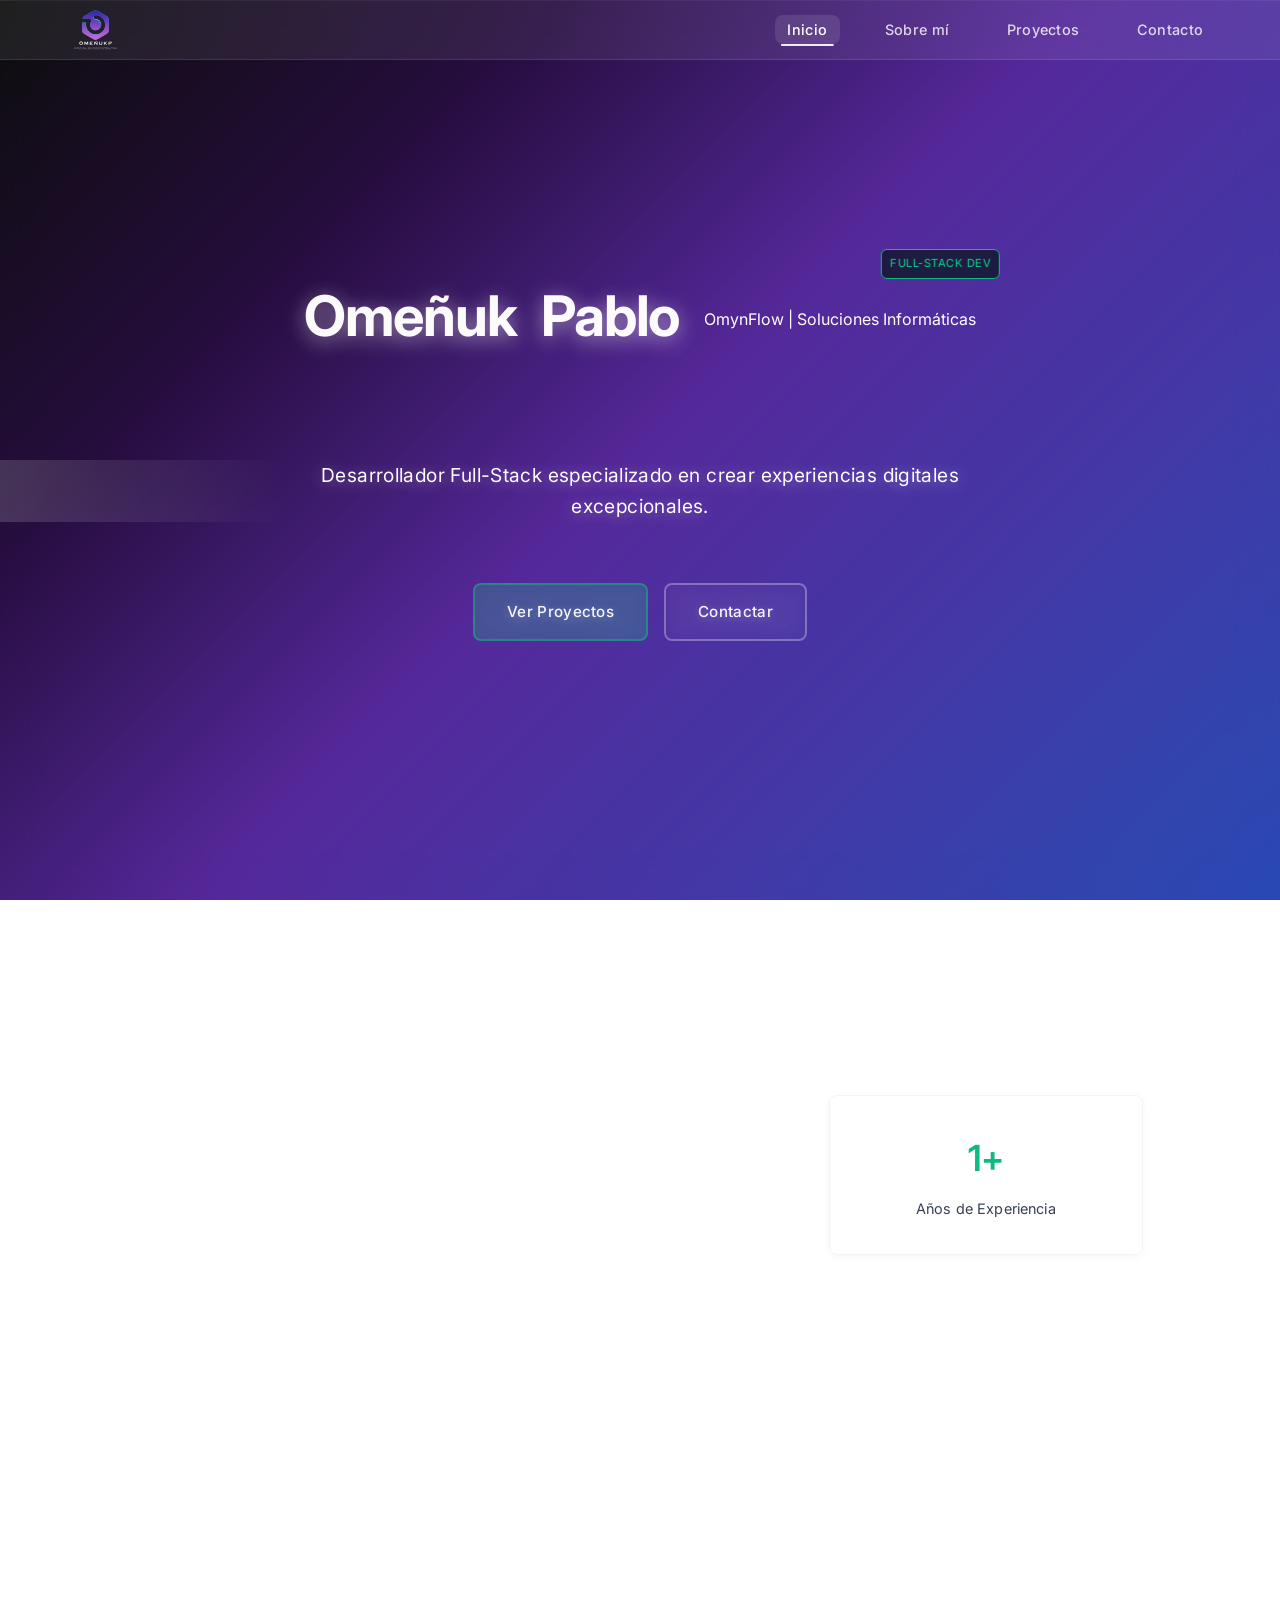
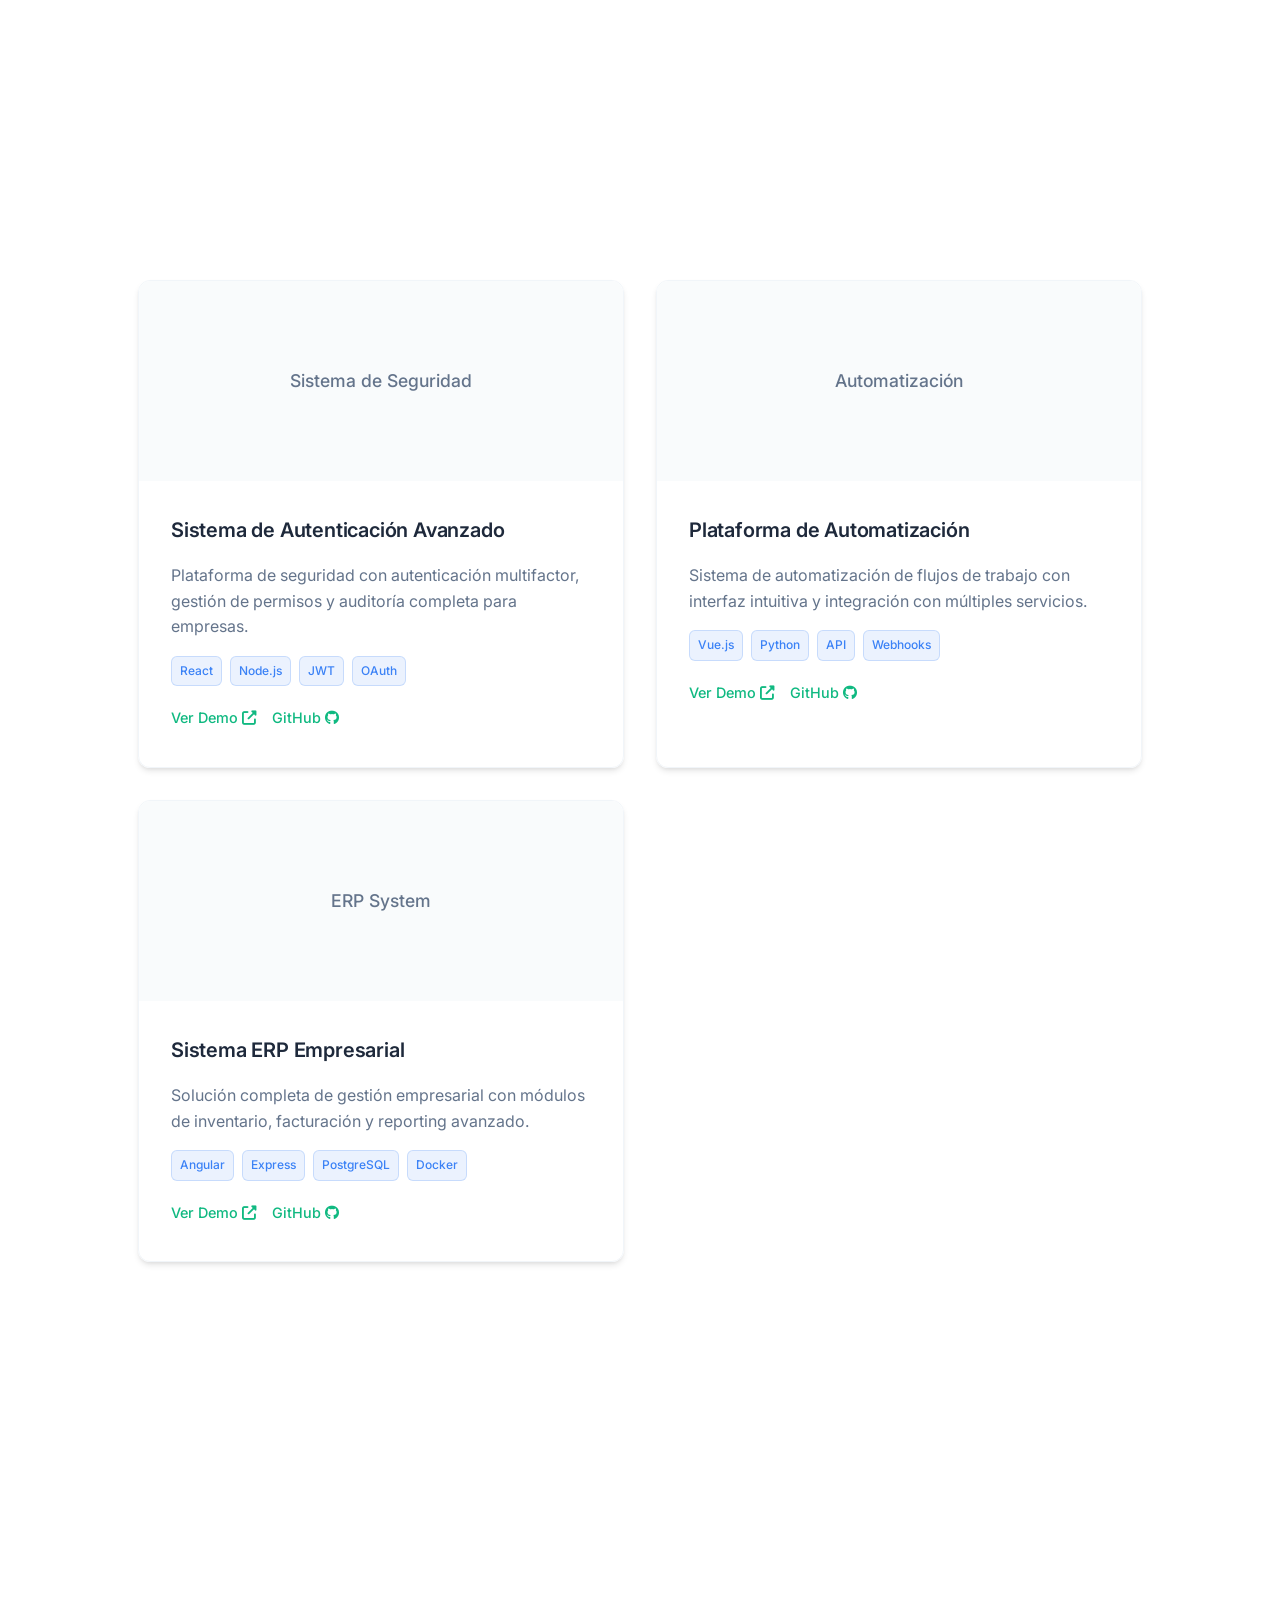
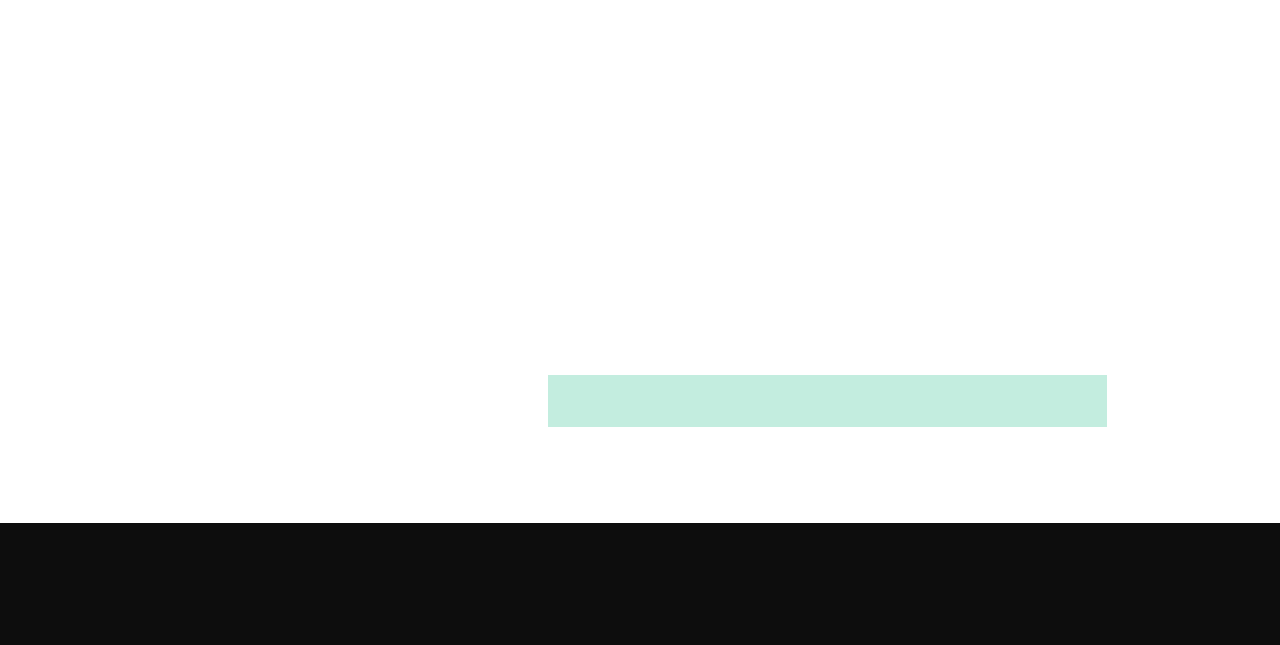
==== index.html @ 08e4ed12 "181020251303" ====
<!DOCTYPE html>
<html lang="es">
<head>
    <meta charset="UTF-8">
    <meta name="viewport" content="width=device-width, initial-scale=1.0">
    <title>OmenukP - Portfolio</title>
    <link rel="icon" href="static/img/favicon.png" type="image/x-icon">
    <link rel="shortcut icon" href="static/img/favicon.png" type="image/x-icon">
    
    <!-- Nuevas líneas para favicons y web manifest -->
    <link rel="icon" href="/favicon.ico" sizes="32x32">
    <link rel="icon" href="/genfavicon-32.png" sizes="32x32">
    <link rel="icon" href="/genfavicon-16.png" sizes="16x16">
    <link rel="apple-touch-icon" href="/apple-touch-icon-57x57.png" sizes="57x57">
    <link rel="apple-touch-icon" href="/apple-touch-icon-114x114.png" sizes="114x114">
    <link rel="apple-touch-icon" href="/apple-touch-icon-120x120.png" sizes="120x120">
    <link rel="apple-touch-icon" href="/apple-touch-icon-180x180.png" sizes="180x180">
    <link rel="manifest" href="/site.webmanifest">

    <link rel="stylesheet" href="static/css/style.css">
    <link rel="stylesheet" href="https://cdnjs.cloudflare.com/ajax/libs/font-awesome/6.4.0/css/all.min.css">
    <link href="https://fonts.googleapis.com/css2?family=Inter:wght@300;400;500;600;700&family=Playfair+Display:wght@400;500;700&display=swap" rel="stylesheet">
</head>
<body>
    <!-- Fondo dinámico violeta-azul fijo -->
    <div class="dynamic-background" id="dynamicBg"></div>

    <header>
        <nav class="navbar">
            <div class="logo">
                <a href="#">
                    <img src="static/img/logo.svg" alt="OmeñukP Logo" class="nav-logo">
                </a>
            </div>
            <ul class="nav-links">
                <li><a href="#home" class="active">Inicio</a></li>
                <li><a href="#about">Sobre mí</a></li>
                <li><a href="#projects">Proyectos</a></li>
                <li><a href="#contact">Contacto</a></li>
            </ul>
            <div class="burger">
                <div></div>
                <div></div>
                <div></div>
            </div>
        </nav>
    </header>

    <main>
        <!-- Sección Hero con glass effect pantalla completa -->
        <section id="home" class="hero">
            <div class="hero-content">
                <!-- Nombre fijo sin movimiento ni cambio de tipografía -->
                <div class="tech-name-container">
                    <div class="name-3d-wrapper">
                        <div id="nameContainer" class="name-container">
                            <!-- Solo versión fija -->
                            <div class="name-fixed-version">
                                <div class="name-wrapper">
                                    <div class="first-name-fixed">Omeñuk</div>
                                    <div class="last-name-fixed">Pablo</div>
                                    <div class="tech-tag">FULL-STACK DEV</div>
                                    <!-- Slogan añadido con color blanco -->
                                    <div class="slogan" style="color: white; margin-top: 5px;">OmynFlow | Soluciones Informáticas</div>
                                </div>
                            </div>
                        </div>
                    </div>
                </div>
                
                <!-- Efecto typewriter -->
                <div class="modern-text-container">
                    <div class="modern-text" id="modernText"></div>
                </div>
                
                <!-- Botones de acción -->
                <div class="cta-buttons">
                    <a href="#projects" class="btn primary-btn">Ver Proyectos</a>
                    <a href="#contact" class="btn secondary-btn">Contactar</a>
                </div>
            </div>
        </section>

        <!-- Sección Sobre Mí -->
        <section id="about" class="section">
            <div class="container">
                <h2 class="section-title">Sobre Mí</h2>
                <div class="about-content">
                    <div class="about-text">
                        <div class="about-paragraphs">
                            <p>Soy un desarrollador orientado a resultados, apasionado por transformar ideas en soluciones digitales que potencian negocios. Desarrollo software a medida, sitios web y sistemas personalizados que integran tecnología, diseño y estrategia.</p>
                            <p>Mi objetivo es crear proyectos funcionales, seguros y escalables, donde la tecnología sea una verdadera aliada para crecer y destacar.</p>
                        </div>
                        
                        <div class="skills">
                            <h3>Especialidades</h3>
                            <div class="skill-tags">
                                <span class="skill-tag animate-element">Python</span>
                                <span class="skill-tag animate-element">Desarrollo Web</span>
                                <span class="skill-tag animate-element">Facturación Electrónica</span>
                                <span class="skill-tag animate-element">Control de Inventario</span>
                                <span class="skill-tag animate-element">Automatización</span>
                                <span class="skill-tag animate-element">Bases de Datos</span>
                                <span class="skill-tag animate-element">APIs y Conectividad</span>
                                <span class="skill-tag animate-element">Ciberseguridad</span>
                            </div>
                        </div>

                    </div>
                    
                    <!-- Las estadísticas deben estar FUERA de about-text -->
                    <div class="about-stats">
                        <div class="stat animate-element">
                            <span class="stat-number">1+</span>
                            <span class="stat-title">Años de Experiencia</span>
                        </div>
                        <div class="stat animate-element">
                            <span class="stat-number">22+</span>
                            <span class="stat-title">Proyectos Completados</span>
                        </div>
                        <div class="stat animate-element">
                            <span class="stat-number">100%</span>
                            <span class="stat-title">Clientes Satisfechos</span>
                        </div>
                    </div>
                </div>
            </div>
        </section>

        <!-- Sección de Proyectos -->
        <section id="projects" class="section">
            <div class="container">
                <h2 class="section-title">Mis Proyectos</h2>
                <div class="projects-grid">
                    <div class="project-card animate-element">
                        <div class="project-image">
                            <span>Sistema de Seguridad</span>
                        </div>
                        <div class="project-info">
                            <h3 class="project-title">Sistema de Autenticación Avanzado</h3>
                            <p class="project-description">Plataforma de seguridad con autenticación multifactor, gestión de permisos y auditoría completa para empresas.</p>
                            <div class="project-tags">
                                <span class="project-tag">React</span>
                                <span class="project-tag">Node.js</span>
                                <span class="project-tag">JWT</span>
                                <span class="project-tag">OAuth</span>
                            </div>
                            <div class="project-links">
                                <a href="#" target="_blank" class="project-link">Ver Demo <i class="fas fa-external-link-alt"></i></a>
                                <a href="#" target="_blank" class="project-link">GitHub <i class="fab fa-github"></i></a>
                            </div>
                        </div>
                    </div>
                    
                    <div class="project-card animate-element">
                        <div class="project-image">
                            <span>Automatización</span>
                        </div>
                        <div class="project-info">
                            <h3 class="project-title">Plataforma de Automatización</h3>
                            <p class="project-description">Sistema de automatización de flujos de trabajo con interfaz intuitiva y integración con múltiples servicios.</p>
                            <div class="project-tags">
                                <span class="project-tag">Vue.js</span>
                                <span class="project-tag">Python</span>
                                <span class="project-tag">API</span>
                                <span class="project-tag">Webhooks</span>
                            </div>
                            <div class="project-links">
                                <a href="#" target="_blank" class="project-link">Ver Demo <i class="fas fa-external-link-alt"></i></a>
                                <a href="#" target="_blank" class="project-link">GitHub <i class="fab fa-github"></i></a>
                            </div>
                        </div>
                    </div>
                    
                    <div class="project-card animate-element">
                        <div class="project-image">
                            <span>ERP System</span>
                        </div>
                        <div class="project-info">
                            <h3 class="project-title">Sistema ERP Empresarial</h3>
                            <p class="project-description">Solución completa de gestión empresarial con módulos de inventario, facturación y reporting avanzado.</p>
                            <div class="project-tags">
                                <span class="project-tag">Angular</span>
                                <span class="project-tag">Express</span>
                                <span class="project-tag">PostgreSQL</span>
                                <span class="project-tag">Docker</span>
                            </div>
                            <div class="project-links">
                                <a href="#" target="_blank" class="project-link">Ver Demo <i class="fas fa-external-link-alt"></i></a>
                                <a href="#" target="_blank" class="project-link">GitHub <i class="fab fa-github"></i></a>
                            </div>
                        </div>
                    </div>
                </div>
            </div>
        </section>

        <!-- Sección de Contacto -->
        <section id="contact" class="section">
            <div class="container">
                <h2 class="section-title">Contacto</h2>
                <div class="contact-content">
                    <div class="contact-info">
                        <div class="contact-item animate-element">
                            <i class="fas fa-envelope"></i>
                            <a href="mailto:pomenuk@ejemplo.com">pomenuk@ejemplo.com</a>
                        </div>
                        <div class="contact-item animate-element">
                            <i class="fas fa-map-marker-alt"></i>
                            <p>Disponible para proyectos remotos</p>
                        </div>
                        <div class="contact-item animate-element">
                            <i class="fas fa-phone"></i>
                            <p>+1 (555) 123-4567</p>
                        </div>
                        <div class="social-links contact-social">
                            <a href="#" target="_blank" aria-label="GitHub"><i class="fab fa-github"></i></a>
                            <a href="#" target="_blank" aria-label="LinkedIn"><i class="fab fa-linkedin"></i></a>
                            <a href="#" target="_blank" aria-label="Twitter"><i class="fab fa-twitter"></i></a>
                        </div>
                    </div>
                    <form class="contact-form">
                        <div class="form-group">
                            <label for="name">Nombre</label>
                            <input type="text" id="name" name="name" required>
                        </div>
                        <div class="form-group">
                            <label for="email">Email</label>
                            <input type="email" id="email" name="email" required>
                        </div>
                        <div class="form-group">
                            <label for="message">Mensaje</label>
                            <textarea id="message" name="message" rows="5" required></textarea>
                        </div>
                        <button type="submit" class="btn primary-btn">Enviar Mensaje</button>
                    </form>
                </div>
            </div>
        </section>
    </main>

    <footer>
        <div class="footer-content">
            <p>&copy; 2025 Omeñuk Pablo. Todos los derechos reservados.</p>
            <p>Diseñado con <span class="heart">♥</span> y atención al detalle</p>
        </div>
    </footer>

    <!-- JavaScript principal -->
    <script src="static/js/script.js"></script>
</body>
</html>
---- static/css/style.css ----
/* Importación de fuentes optimizada */
@import url('https://fonts.googleapis.com/css2?family=Inter:wght@300;400;500;600;700&family=Playfair+Display:wght@400;500;700&display=swap');

/* Reset y variables CSS mejoradas */
* {
    margin: 0;
    padding: 0;
    box-sizing: border-box;
}

:root {
    /* Paleta de colores actualizada */
    --primary-color: #0F172A;
    --secondary-color: #64748B;
    --accent-color: #10B981;
    --accent-hover: #059669;
    --text-primary: #1E293B;
    --text-secondary: #64748B;
    --text-muted: #94A3B8;
    --background: #FFFFFF;
    --surface: #F8FAFC;
    --surface-elevated: #FFFFFF;
    --border: #E2E8F0;
    --border-light: #F1F5F9;
    
    /* Gradiente negro-violeta-azul */
    --gradient-bg: linear-gradient(135deg, #000000 0%, #1a0033 25%, #4c1d95 50%, #3730a3 75%, #1e40af 100%);
    
    /* Sombras mejoradas */
    --shadow-sm: 0 1px 2px 0 rgba(0, 0, 0, 0.05);
    --shadow-md: 0 4px 6px -1px rgba(0, 0, 0, 0.1), 0 2px 4px -1px rgba(0, 0, 0, 0.06);
    --shadow-lg: 0 10px 15px -3px rgba(0, 0, 0, 0.1), 0 4px 6px -2px rgba(0, 0, 0, 0.05);
    --shadow-xl: 0 20px 25px -5px rgba(0, 0, 0, 0.1), 0 10px 10px -5px rgba(0, 0, 0, 0.04);
    
    /* Transiciones optimizadas */
    --transition-fast: all 0.15s ease;
    --transition-normal: all 0.3s cubic-bezier(0.4, 0, 0.2, 1);
    --transition-slow: all 0.5s cubic-bezier(0.4, 0, 0.2, 1);
    
    /* Espaciado consistente */
    --space-xs: 0.25rem;
    --space-sm: 0.5rem;
    --space-md: 1rem;
    --space-lg: 1.5rem;
    --space-xl: 2rem;
    --space-2xl: 3rem;
    --space-3xl: 4rem;
    
    /* Radio de bordes */
    --radius-sm: 0.375rem;
    --radius-md: 0.5rem;
    --radius-lg: 0.75rem;
    --radius-xl: 1rem;
}

/* Configuración base */
html {
    scroll-behavior: smooth;
    font-size: 16px;
}

body {
    font-family: 'Inter', -apple-system, BlinkMacSystemFont, 'Segoe UI', sans-serif;
    color: var(--text-primary);
    background: var(--background);
    line-height: 1.7;
    overflow-x: hidden;
    -webkit-font-smoothing: antialiased;
    -moz-osx-font-smoothing: grayscale;
}

/* Selección de texto personalizada */
::selection {
    background-color: rgba(16, 185, 129, 0.2);
    color: var(--primary-color);
}

::-moz-selection {
    background-color: rgba(16, 185, 129, 0.2);
    color: var(--primary-color);
}

/* Scrollbar personalizada */
::-webkit-scrollbar {
    width: 8px;
}

::-webkit-scrollbar-track {
    background: var(--surface);
}

::-webkit-scrollbar-thumb {
    background: var(--border);
    border-radius: 4px;
}

::-webkit-scrollbar-thumb:hover {
    background: var(--secondary-color);
}

/* Utilidades básicas */
a {
    text-decoration: none;
    color: inherit;
    transition: var(--transition-normal);
}

ul {
    list-style: none;
}

img {
    max-width: 100%;
    height: auto;
}

button {
    cursor: pointer;
    border: none;
    background: none;
    font-family: inherit;
}

/* Contenedores */
.container {
    width: 90%;
    max-width: 1200px;
    margin: 0 auto;
    padding: 0 var(--space-md);
}

section {
    padding: var(--space-3xl) 0;
    scroll-margin-top: 70px;
}

/* Títulos de sección mejorados */
.section-title {
    font-size: clamp(2rem, 5vw, 3rem);
    font-weight: 600;
    margin-bottom: var(--space-2xl);
    text-align: center;
    position: relative;
    color: var(--text-primary);
    letter-spacing: -0.02em;
}

.section-title::after {
    content: '';
    position: absolute;
    width: 60px;
    height: 3px;
    background: linear-gradient(90deg, #6366f1, #8b5cf6);
    bottom: -12px;
    left: 50%;
    transform: translateX(-50%);
    border-radius: var(--radius-sm);
}

/* Fondo negro-violeta-azul */
.dynamic-background {
    position: fixed;
    top: 0;
    left: 0;
    width: 100%;
    height: 100%;
    z-index: -2;
    background: var(--gradient-bg);
}

/* Barra de navegación con logo ajustado */
.navbar {
    display: flex;
    justify-content: space-between;
    align-items: center;
    padding: 0.75rem 5%;
    background: rgba(255, 255, 255, 0.08);
    backdrop-filter: blur(20px);
    -webkit-backdrop-filter: blur(20px);
    border-bottom: 1px solid rgba(255, 255, 255, 0.1);
    position: fixed;
    top: 0;
    left: 0;
    right: 0;
    z-index: 1000;
    transition: var(--transition-normal);
    height: 60px;
}

.navbar.scrolled {
    background: rgba(255, 255, 255, 0.12);
    box-shadow: var(--shadow-lg);
}

/* Logo ajustado a la altura del menú */
.logo {
    display: flex;
    align-items: center;
    height: 100%;
}

.logo a {
    font-size: 1.1rem; /* Reducido para ajustar al menú */
    font-weight: 700;
    color: rgba(255, 255, 255, 0.95);
    text-decoration: none;
    letter-spacing: -0.02em;
    transition: var(--transition-normal);
    text-shadow: 0 2px 10px rgba(255, 255, 255, 0.3);
    display: flex;
    align-items: center;
}

.logo a:hover {
    color: rgba(255, 255, 255, 1);
    transform: translateY(-1px);
}

/* Logo imagen ajustado */
.nav-logo {
    height: 50px; /* Altura ajustada al menú */
    width: auto;
    vertical-align: middle;
    transition: var(--transition-normal);
}

.logo a:hover .nav-logo {
    transform: scale(1.05);
}

.nav-links {
    display: flex;
    list-style: none;
    gap: var(--space-xl);
    align-items: center;
}

.nav-links a {
    color: rgba(255, 255, 255, 0.8);
    text-decoration: none;
    font-weight: 500;
    font-size: 0.9rem;
    position: relative;
    padding: 0.4rem 0.8rem;
    border-radius: var(--radius-md);
    transition: var(--transition-normal);
    letter-spacing: 0.02em;
}

.nav-links a::after {
    content: '';
    position: absolute;
    width: 0;
    height: 2px;
    bottom: -2px;
    left: 50%;
    background: rgba(255, 255, 255, 0.9);
    transition: var(--transition-normal);
    transform: translateX(-50%);
    border-radius: 1px;
}

.nav-links a:hover,
.nav-links a.active {
    color: rgba(255, 255, 255, 1);
    background: rgba(255, 255, 255, 0.1);
}

.nav-links a:hover::after,
.nav-links a.active::after {
    width: 80%;
}

/* Menú móvil */
.burger {
    display: none;
    flex-direction: column;
    cursor: pointer;
    gap: 3px;
}

.burger div {
    width: 22px;
    height: 2px;
    background: rgba(255, 255, 255, 0.9);
    transition: var(--transition-normal);
    border-radius: 1px;
}

.burger.active div:nth-child(1) {
    transform: rotate(45deg) translate(6px, 6px);
}

.burger.active div:nth-child(2) {
    opacity: 0;
}

.burger.active div:nth-child(3) {
    transform: rotate(-45deg) translate(6px, -6px);
}

/* Sección Hero con glass effect pantalla completa */
.hero {
    display: flex;
    flex-direction: column;
    align-items: center;
    justify-content: center;
    min-height: 100vh;
    width: 100vw;
    padding: 0;
    text-align: center;
    position: relative;
    overflow: hidden;
    margin-left: calc(-50vw + 50%);
}

.hero-content {
    width: 100vw;
    min-height: 100vh;
    background: rgba(255, 255, 255, 0.05);
    backdrop-filter: blur(20px);
    -webkit-backdrop-filter: blur(20px);
    border: none;
    padding: var(--space-3xl) var(--space-xl);
    position: relative;
    overflow: hidden;
    display: flex;
    flex-direction: column;
    justify-content: center;
    align-items: center;
    box-shadow: inset 0 1px 0 rgba(255, 255, 255, 0.1);
}

.hero-content::before {
    content: '';
    position: absolute;
    top: 0;
    left: -100%;
    width: 100%;
    height: 100%;
    background: linear-gradient(90deg, 
        transparent, 
        rgba(255, 255, 255, 0.05), 
        transparent
    );
    animation: shimmer 6s infinite;
}

/* Contenedor de nombres SIN efectos de movimiento */
.tech-name-container {
    position: relative;
    width: 100%;
    height: 180px;
    margin-bottom: var(--space-lg);
    display: flex;
    justify-content: center;
    align-items: center;
}

.name-3d-wrapper {
    display: flex;
    align-items: center;
    justify-content: center;
    position: relative;
    z-index: 10;
}

.name-container {
    position: relative;
    display: flex;
    justify-content: center;
    width: 100%;
}

/* SOLO versión fija del nombre */
.name-fixed-version {
    display: flex;
    justify-content: center;
    width: 100%;
    opacity: 1;
}

.name-wrapper {
    display: flex;
    align-items: center;
    position: relative;
    gap: var(--space-lg);
    justify-content: center;
}

/* Estilos de nombres FIJOS - Una sola tipografía */
.first-name-fixed, 
.last-name-fixed {
    font-family: 'Inter', sans-serif;
    font-weight: 700;
    font-size: clamp(2.5rem, 6vw, 3.5rem);
    letter-spacing: -0.02em;
    color: rgba(255, 255, 255, 0.98);
    text-shadow: 0 4px 20px rgba(255, 255, 255, 0.5);
}

/* Tag profesional */
.tech-tag {
    position: absolute;
    top: -20px;
    right: 0;
    transform: translateX(20%);
    background: rgba(15, 23, 42, 0.8);
    color: var(--accent-color);
    font-family: 'Inter', monospace;
    font-size: 0.7rem;
    font-weight: 500;
    padding: var(--space-xs) var(--space-sm);
    border-radius: var(--radius-sm);
    letter-spacing: 0.5px;
    z-index: 20;
    border: 1px solid var(--accent-color);
    backdrop-filter: blur(10px);
}

/* Contenedor de texto moderno (reemplaza typewriter) */
.modern-text-container {
    height: 120px;
    display: flex;
    align-items: center;
    justify-content: center;
    margin-bottom: var(--space-xl);
    position: relative;
}

.modern-text {
    font-size: 1.2rem;
    color: #ffffff; /* Blanco puro como solicitaste */
    line-height: 1.6;
    font-family: 'Inter', sans-serif;
    font-weight: 400;
    max-width: 90%;
    text-align: center;
    letter-spacing: 0.02em;
    text-shadow: 0 2px 15px rgba(255, 255, 255, 0.4);
    opacity: 0;
    transform: translateY(30px);
    animation: modernTextReveal 2s ease-out forwards;
}

/* Efecto moderno de aparición escalonada */
.modern-text .word {
    display: inline-block;
    opacity: 0;
    transform: translateY(20px);
    animation: wordReveal 0.8s ease-out forwards;
}

.modern-text .word:nth-child(1) { animation-delay: 0.1s; }
.modern-text .word:nth-child(2) { animation-delay: 0.2s; }
.modern-text .word:nth-child(3) { animation-delay: 0.3s; }
.modern-text .word:nth-child(4) { animation-delay: 0.4s; }
.modern-text .word:nth-child(5) { animation-delay: 0.5s; }
.modern-text .word:nth-child(6) { animation-delay: 0.6s; }
.modern-text .word:nth-child(7) { animation-delay: 0.7s; }
.modern-text .word:nth-child(8) { animation-delay: 0.8s; }
.modern-text .word:nth-child(9) { animation-delay: 0.9s; }
.modern-text .word:nth-child(10) { animation-delay: 1.0s; }

/* Efecto de brillo sutil */
.modern-text::after {
    content: '';
    position: absolute;
    top: 0;
    left: -100%;
    width: 100%;
    height: 100%;
    background: linear-gradient(90deg, 
        transparent, 
        rgba(255, 255, 255, 0.2), 
        transparent
    );
    animation: textShine 3s ease-in-out infinite;
    animation-delay: 2s;
}

/* Botones mejorados */
.cta-buttons {
    display: flex;
    gap: var(--space-md);
    margin-bottom: var(--space-xl);
    justify-content: center;
    flex-wrap: wrap;
}

.btn {
    padding: 0.875rem 2rem;
    border-radius: var(--radius-md);
    text-decoration: none;
    font-weight: 500;
    font-size: 0.95rem;
    transition: var(--transition-normal);
    display: inline-flex;
    align-items: center;
    gap: var(--space-sm);
    border: 2px solid transparent;
    letter-spacing: 0.02em;
    position: relative;
    overflow: hidden;
    background: rgba(255, 255, 255, 0.08);
    backdrop-filter: blur(10px);
    color: rgba(255, 255, 255, 0.95);
    text-shadow: 0 2px 10px rgba(255, 255, 255, 0.3);
}

.btn::before {
    content: '';
    position: absolute;
    top: 0;
    left: -100%;
    width: 100%;
    height: 100%;
    background: linear-gradient(90deg, transparent, rgba(255, 255, 255, 0.2), transparent);
    transition: var(--transition-normal);
}

.btn:hover::before {
    left: 100%;
}

.primary-btn {
    background: rgba(16, 185, 129, 0.25);
    border-color: rgba(16, 185, 129, 0.5);
}

.primary-btn:hover {
    transform: translateY(-2px);
    box-shadow: var(--shadow-lg);
    background: rgba(16, 185, 129, 0.35);
    border-color: rgba(16, 185, 129, 0.7);
}

.secondary-btn {
    background: transparent;
    border-color: rgba(255, 255, 255, 0.3);
}

.secondary-btn:hover {
    background: rgba(255, 255, 255, 0.15);
    border-color: rgba(255, 255, 255, 0.5);
    transform: translateY(-2px);
    box-shadow: var(--shadow-md);
}

/* Redes sociales mejoradas */
.social-links {
    display: flex;
    gap: var(--space-md);
    justify-content: center;
}

.social-links a {
    width: 48px;
    height: 48px;
    display: flex;
    align-items: center;
    justify-content: center;
    background: rgba(255, 255, 255, 0.08);
    backdrop-filter: blur(10px);
    color: rgba(255, 255, 255, 0.8);
    border-radius: 50%;
    text-decoration: none;
    transition: var(--transition-normal);
    font-size: 1.2rem;
    border: 1px solid rgba(255, 255, 255, 0.2);
}

.social-links a:hover {
    background: rgba(255, 255, 255, 0.15);
    color: rgba(255, 255, 255, 1);
    transform: translateY(-3px);
    box-shadow: var(--shadow-lg);
    border-color: rgba(255, 255, 255, 0.4);
}

/* Secciones con fondo mejorado */
.section {
    padding: var(--space-3xl) 5%;
    background: rgba(255, 255, 255, 0.9);
    backdrop-filter: blur(10px);
    position: relative;
    z-index: 1;
    border-top: 1px solid rgba(255, 255, 255, 0.2);
}

/* About section */
.about-content {
    display: grid;
    grid-template-columns: 2fr 1fr;
    gap: var(--space-3xl);
    max-width: 1200px;
    margin: 0 auto;
    align-items: start;
}

.about-text {
    position: relative;
}

.about-text p {
    font-size: 1.125rem;
    color: var(--text-secondary);
    margin-bottom: var(--space-lg);
    line-height: 1.7;
    font-weight: 400;
}

.skills {
    margin: var(--space-xl) 0;
    padding: var(--space-xl);
    background: rgba(255, 255, 255, 0.5);
    border-radius: var(--radius-lg);
    border: 1px solid var(--border-light);
}

.skills h3 {
    font-size: 1.25rem;
    font-weight: 600;
    margin-bottom: var(--space-md);
    color: var(--text-primary);
    letter-spacing: -0.01em;
}

.skill-tags {
    display: flex;
    flex-wrap: wrap;
    gap: var(--space-sm);
    margin-bottom: var(--space-lg);
}

.skill-tag {
    padding: var(--space-sm) var(--space-md);
    background: rgba(16, 185, 129, 0.1);
    color: var(--accent-color);
    border-radius: var(--radius-md);
    font-size: 0.875rem;
    font-weight: 500;
    border: 1px solid rgba(16, 185, 129, 0.2);
    transition: var(--transition-normal);
}

.skill-tag:hover {
    background: var(--accent-color);
    color: white;
    transform: translateY(-1px);
}

.about-stats {
    display: flex;
    flex-direction: column;
    gap: var(--space-lg);
}

.stat {
    text-align: center;
    padding: var(--space-xl);
    background: rgba(255, 255, 255, 0.8);
    border-radius: var(--radius-lg);
    box-shadow: var(--shadow-md);
    transition: var(--transition-normal);
    border: 1px solid var(--border-light);
}

.stat:hover {
    transform: translateY(-5px);
    box-shadow: var(--shadow-xl);
}

.stat-number {
    display: block;
    font-size: 2.5rem;
    font-weight: 700;
    color: var(--accent-color);
    margin-bottom: var(--space-sm);
    letter-spacing: -0.02em;
}

.stat-title {
    color: var(--text-secondary);
    font-weight: 500;
    font-size: 0.9rem;
    letter-spacing: 0.02em;
}

/* Proyectos mejorados */
.projects-grid {
    display: grid;
    grid-template-columns: repeat(auto-fit, minmax(350px, 1fr));
    gap: var(--space-xl);
    max-width: 1200px;
    margin: 0 auto;
}

.project-card {
    background: rgba(255, 255, 255, 0.9);
    border-radius: var(--radius-lg);
    overflow: hidden;
    transition: var(--transition-normal);
    box-shadow: var(--shadow-md);
    border: 1px solid var(--border-light);
    position: relative;
}

.project-card::before {
    content: '';
    position: absolute;
    top: 0;
    left: 0;
    right: 0;
    height: 4px;
    background: linear-gradient(90deg, #6366f1, #8b5cf6);
    transform: scaleX(0);
    transition: var(--transition-normal);
}

.project-card:hover {
    transform: translateY(-8px);
    box-shadow: var(--shadow-xl);
}

.project-card:hover::before {
    transform: scaleX(1);
}

.project-image {
    height: 200px;
    background: rgba(248, 250, 252, 0.8);
    backdrop-filter: blur(10px);
    display: flex;
    align-items: center;
    justify-content: center;
    color: var(--text-secondary);
    font-weight: 500;
    font-size: 1.1rem;
    position: relative;
    overflow: hidden;
}

.project-image::before {
    content: '';
    position: absolute;
    top: 0;
    left: 0;
    right: 0;
    bottom: 0;
    background: linear-gradient(45deg, transparent 30%, rgba(16, 185, 129, 0.1) 50%, transparent 70%);
    transform: translateX(-100%);
    transition: var(--transition-slow);
}

.project-card:hover .project-image::before {
    transform: translateX(100%);
}

.project-info {
    padding: var(--space-xl);
}

.project-title {
    font-size: 1.25rem;
    font-weight: 600;
    margin-bottom: var(--space-md);
    color: var(--text-primary);
    letter-spacing: -0.01em;
}

.project-description {
    color: var(--text-secondary);
    margin-bottom: var(--space-md);
    line-height: 1.6;
    font-weight: 400;
}

.project-tags {
    display: flex;
    flex-wrap: wrap;
    gap: var(--space-sm);
    margin-bottom: var(--space-md);
}

.project-tag {
    padding: var(--space-xs) var(--space-sm);
    background: rgba(59, 130, 246, 0.1);
    color: #3B82F6;
    border-radius: var(--radius-sm);
    font-size: 0.75rem;
    font-weight: 500;
    border: 1px solid rgba(59, 130, 246, 0.2);
}

.project-links {
    display: flex;
    gap: var(--space-md);
}

.project-link {
    color: var(--accent-color);
    text-decoration: none;
    font-weight: 500;
    display: flex;
    align-items: center;
    gap: var(--space-xs);
    font-size: 0.9rem;
    transition: var(--transition-normal);
    padding: var(--space-xs) 0;
}

.project-link:hover {
    color: var(--accent-hover);
    transform: translateX(2px);
}

/* Contacto mejorado */
.contact-content {
    display: grid;
    grid-template-columns: 1fr 2fr;
    gap: var(--space-3xl);
    max-width: 1000px;
    margin: 0 auto;
}

.contact-info {
    display: flex;
    flex-direction: column;
    gap: var(--space-xl);
}

.contact-item {
    display: flex;
    align-items: center;
    gap: var(--space-md);
    font-size: 1.1rem;
    padding: var(--space-md);
    background: rgba(255, 255, 255, 0.5);
    border-radius: var(--radius-md);
    transition: var(--transition-normal);
}

.contact-item:hover {
    background: rgba(255, 255, 255, 0.8);
    transform: translateX(5px);
}

.contact-item i {
    width: 40px;
    height: 40px;
    border-radius: 50%;
    background: var(--accent-color);
    color: white;
    display: flex;
    align-items: center;
    justify-content: center;
    font-size: 1rem;
}

.contact-item a,
.contact-item p {
    color: var(--text-secondary);
    text-decoration: none;
    font-weight: 500;
}

.contact-item a:hover {
    color: var(--accent-color);
}

.contact-form {
    display: flex;
    flex-direction: column;
    gap: var(--space-lg);
    background: rgba(255, 255, 255, 0.8);
    padding: var(--space-xl);
    border-radius: var(--radius-lg);
    box-shadow: var(--shadow-lg);
    border: 1px solid var(--border-light);
}

.form-group {
    display: flex;
    flex-direction: column;
    gap: var(--space-sm);
}

.form-group label {
    font-weight: 500;
    color: var(--text-primary);
    font-size: 0.95rem;
    letter-spacing: 0.01em;
}

.form-group input,
.form-group textarea {
    padding: var(--space-md);
    background: rgba(255, 255, 255, 0.9);
    border: 2px solid var(--border);
    border-radius: var(--radius-md);
    font-family: inherit;
    font-size: 1rem;
    transition: var(--transition-normal);
    resize: none;
}

.form-group input:focus,
.form-group textarea:focus {
    outline: none;
    border-color: var(--accent-color);
    background: white;
    box-shadow: 0 0 0 3px rgba(16, 185, 129, 0.1);
}

.form-group textarea {
    min-height: 120px;
}

/* Footer mejorado */
footer {
    background: rgba(0, 0, 0, 0.95);
    backdrop-filter: blur(10px);
    padding: var(--space-xl) 5%;
    text-align: center;
    position: relative;
    z-index: 1;
    border-top: 1px solid rgba(255, 255, 255, 0.1);
}

.footer-content {
    display: flex;
    flex-direction: column;
    gap: var(--space-sm);
    max-width: 600px;
    margin: 0 auto;
}

.footer-content p {
    color: rgba(255, 255, 255, 0.7);
    font-size: 0.9rem;
    font-weight: 400;
}

.heart {
    color: #EF4444;
    animation: heartbeat 2s ease-in-out infinite;
}

/* Indicador de progreso de scroll */
.scroll-progress {
    position: fixed;
    top: 0;
    left: 0;
    width: 0%;
    height: 3px;
    background: linear-gradient(90deg, #6366f1, #8b5cf6);
    z-index: 9999;
    transition: width 0.3s ease;
}

/* Animaciones */
@keyframes shimmer {
    0% { left: -100%; }
    100% { left: 100%; }
}

@keyframes modernTextReveal {
    0% {
        opacity: 0;
        transform: translateY(30px);
    }
    100% {
        opacity: 1;
        transform: translateY(0);
    }
}

@keyframes wordReveal {
    0% {
        opacity: 0;
        transform: translateY(20px);
    }
    100% {
        opacity: 1;
        transform: translateY(0);
    }
}

@keyframes textShine {
    0% { left: -100%; }
    100% { left: 100%; }
}

@keyframes heartbeat {
    0%, 100% { transform: scale(1); }
    50% { transform: scale(1.1); }
}

/* Responsive Design Mejorado */
@media screen and (max-width: 1024px) {
    .about-content,
    .contact-content {
        grid-template-columns: 1fr;
        gap: var(--space-xl);
    }
    
    .about-stats {
        grid-template-columns: repeat(3, 1fr);
        flex-direction: row;
    }
}

@media screen and (max-width: 768px) {
    :root {
        --space-3xl: 3rem;
        --space-2xl: 2rem;
    }
    
    .navbar {
        padding: var(--space-md) 5%;
        height: 55px; /* Más compacto en móvil */
    }
    
    .nav-logo {
        height: 24px; /* Más pequeño en móvil */
    }
    
    .logo a {
        font-size: 1rem;
    }
    
    .nav-links {
        position: absolute;
        right: 0;
        top: 100%;
        background: rgba(0, 0, 0, 0.95);
        backdrop-filter: blur(20px);
        width: 100%;
        flex-direction: column;
        padding: var(--space-xl) 0;
        transform: translateY(-100%);
        opacity: 0;
        visibility: hidden;
        transition: var(--transition-normal);
        border-top: 1px solid rgba(255, 255, 255, 0.1);
        box-shadow: var(--shadow-lg);
    }
    
    .nav-links.active {
        transform: translateY(0);
        opacity: 1;
        visibility: visible;
    }
    
    .nav-links a {
        color: rgba(255, 255, 255, 0.9);
        padding: var(--space-md) var(--space-lg);
        width: 100%;
        text-align: center;
    }
    
    .burger {
        display: flex;
    }
    
    .hero-content {
        padding: var(--space-2xl) var(--space-lg);
    }
    
    .cta-buttons {
        flex-direction: column;
        align-items: center;
    }
    
    .btn {
        width: 100%;
        max-width: 280px;
        justify-content: center;
    }
    
    .about-stats {
        grid-template-columns: 1fr;
        flex-direction: column;
    }
    
    .projects-grid {
        grid-template-columns: 1fr;
    }
    
    .contact-item {
        text-align: center;
        flex-direction: column;
        gap: var(--space-sm);
    }

    section {
        scroll-margin-top: 65px;
    }
}

@media screen and (max-width: 480px) {
    .container {
        padding: 0 var(--space-sm);
    }
    
    .hero-content {
        padding: var(--space-xl) var(--space-md);
    }
    
    .section {
        padding: var(--space-2xl) var(--space-md);
    }
    
    .tech-name-container {
        height: 140px;
    }
    
    .name-wrapper {
        flex-direction: column;
        gap: var(--space-sm);
    }
    
    .tech-tag {
        position: static;
        transform: none;
        margin-top: var(--space-sm);
    }
    
    .modern-text-container {
        height: 80px;
    }
    
    .modern-text {
        font-size: 1rem;
    }
    
    .contact-form {
        padding: var(--space-lg);
    }

    section {
        scroll-margin-top: 60px;
    }
}

/* Estados de carga y interacciones */
.loading {
    pointer-events: none;
    opacity: 0.6;
}

.loading::after {
    content: '';
    position: absolute;
    top: 50%;
    left: 50%;
    width: 20px;
    height: 20px;
    border: 2px solid var(--border);
    border-top: 2px solid var(--accent-color);
    border-radius: 50%;
    animation: spin 1s linear infinite;
    transform: translate(-50%, -50%);
}

@keyframes spin {
    0% { transform: translate(-50%, -50%) rotate(0deg); }
    100% { transform: translate(-50%, -50%) rotate(360deg); }
}

/* Mejoras de accesibilidad */
@media (prefers-reduced-motion: reduce) {
    * {
        animation-duration: 0.01ms !important;
        animation-iteration-count: 1 !important;
        transition-duration: 0.01ms !important;
    }
}

/* Focus states mejorados */
.btn:focus,
input:focus,
textarea:focus,
.nav-links a:focus {
    outline: 2px solid var(--accent-color);
    outline-offset: 2px;
}

/* Optimizaciones de rendimiento */
.hero-content,
.project-card,
.stat {
    will-change: transform;
}
/* About section con tipografía minimalista y texto negro */
.about-content {
    display: grid;
    grid-template-columns: 2fr 1fr;
    gap: var(--space-3xl);
    max-width: 1200px;
    margin: 0 auto;
    align-items: start;
}

.about-text {
    position: relative;
}

/* Texto principal en negro con tipografía minimalista */
.about-text p {
    font-size: 1.125rem;
    color: #000000; /* Negro puro */
    margin-bottom: var(--space-lg);
    line-height: 1.8; /* Más espaciado para mejor legibilidad */
    font-weight: 300; /* Peso más ligero para look minimalista */
    font-family: 'Inter', -apple-system, BlinkMacSystemFont, 'Segoe UI', sans-serif;
    letter-spacing: 0.01em; /* Espaciado sutil entre letras */
}

/* Párrafos con mejor jerarquía visual */
.about-text p:first-child {
    font-size: 1.2rem; /* Primer párrafo ligeramente más grande */
    font-weight: 400;
    margin-bottom: 1.5rem;
}

.about-text p:last-of-type {
    margin-bottom: 2rem;
}

.skills {
    margin: var(--space-xl) 0;
    padding: var(--space-xl);
    background: rgba(255, 255, 255, 0.8);
    border-radius: var(--radius-lg);
    border: 1px solid #e5e7eb; /* Borde más sutil */
}

/* Título de especialidades en negro minimalista */
.skills h3 {
    font-size: 1.25rem;
    font-weight: 500; /* Peso medio para minimalismo */
    margin-bottom: var(--space-md);
    color: #000000; /* Negro puro */
    letter-spacing: -0.01em;
    font-family: 'Inter', sans-serif;
}

.skill-tags {
    display: flex;
    flex-wrap: wrap;
    gap: var(--space-sm);
    margin-bottom: var(--space-lg);
}

.skill-tag {
    padding: var(--space-sm) var(--space-md);
    background: rgba(16, 185, 129, 0.08); /* Fondo más sutil */
    color: #065f46; /* Verde más oscuro para mejor contraste */
    border-radius: var(--radius-sm); /* Bordes más pequeños para minimalismo */
    font-size: 0.875rem;
    font-weight: 400; /* Peso normal */
    font-family: 'Inter', sans-serif;
    border: 1px solid rgba(16, 185, 129, 0.15);
    transition: var(--transition-normal);
    letter-spacing: 0.01em;
}

.skill-tag:hover {
    background: rgba(16, 185, 129, 0.12);
    color: #047857;
    transform: translateY(-1px);
    border-color: rgba(16, 185, 129, 0.25);
}

/* Botón Descargar CV con estilo minimalista */
.about-text .btn {
    margin-top: var(--space-lg);
    background: transparent;
    color: #000000; /* Negro para minimalismo */
    border: 1.5px solid #000000;
    font-weight: 400;
    font-family: 'Inter', sans-serif;
    letter-spacing: 0.02em;
    padding: 0.75rem 1.5rem;
}

.about-text .btn:hover {
    background: #000000;
    color: #ffffff;
    transform: translateY(-1px);
    box-shadow: 0 4px 12px rgba(0, 0, 0, 0.15);
}

.about-stats {
    display: flex;
    flex-direction: column;
    gap: var(--space-lg);
}

.stat {
    text-align: center;
    padding: var(--space-xl);
    background: rgba(255, 255, 255, 0.9);
    border-radius: var(--radius-md); /* Bordes menos redondeados */
    box-shadow: 0 2px 8px rgba(0, 0, 0, 0.04); /* Sombra más sutil */
    transition: var(--transition-normal);
    border: 1px solid #f3f4f6;
}

.stat:hover {
    transform: translateY(-3px); /* Movimiento más sutil */
    box-shadow: 0 8px 25px rgba(0, 0, 0, 0.08);
}

.stat-number {
    display: block;
    font-size: 2.25rem; /* Ligeramente más pequeño */
    font-weight: 600; /* Peso medio */
    color: var(--accent-color);
    margin-bottom: var(--space-sm);
    letter-spacing: -0.02em;
    font-family: 'Inter', sans-serif;
}

.stat-title {
    color: #374151; /* Gris oscuro en lugar de secondary color */
    font-weight: 400; /* Peso normal */
    font-size: 0.9rem;
    letter-spacing: 0.01em;
    font-family: 'Inter', sans-serif;
}

/* Responsive adjustments para mantener el minimalismo */
@media screen and (max-width: 1024px) {
    .about-content {
        grid-template-columns: 1fr;
        gap: var(--space-xl);
    }
    
    .about-stats {
        grid-template-columns: repeat(3, 1fr);
        flex-direction: row;
    }
    
    .about-text p {
        font-size: 1.1rem;
    }
    
    .about-text p:first-child {
        font-size: 1.15rem;
    }
}

@media screen and (max-width: 768px) {
    .about-stats {
        grid-template-columns: 1fr;
        flex-direction: column;
    }
    
    .about-text p {
        font-size: 1rem;
        line-height: 1.7;
    }
    
    .about-text p:first-child {
        font-size: 1.1rem;
    }
    
    .skills {
        padding: var(--space-lg);
    }
    
    .stat {
        padding: var(--space-lg);
    }
    
    .stat-number {
        font-size: 2rem;
    }
}

@media screen and (max-width: 480px) {
    .about-text p {
        font-size: 0.95rem;
        line-height: 1.6;
    }
    
    .about-text p:first-child {
        font-size: 1rem;
    }
    
    .skills h3 {
        font-size: 1.1rem;
    }
    
    .skill-tag {
        font-size: 0.8rem;
        padding: 0.4rem 0.8rem;
    }
}
/* Título "Sobre Mí" también en negro minimalista */
#about .section-title {
    color: #000000; /* Negro puro */
    font-weight: 500; /* Peso medio para minimalismo */
    font-family: 'Inter', sans-serif;
    letter-spacing: -0.02em;
}

#about .section-title::after {
    background: linear-gradient(90deg, #000000, #374151); /* Línea en negro degradado */
}
/* About section con alineación perfecta */
.about-content {
    display: grid;
    grid-template-columns: 2fr 1fr;
    gap: var(--space-3xl);
    max-width: 1200px;
    margin: 0 auto;
    align-items: stretch; /* Cambio clave: stretch en lugar de start */
}

.about-text {
    position: relative;
    display: flex;
    flex-direction: column;
    height: 100%; /* Asegurar que tome toda la altura disponible */
}

/* Contenedor de párrafos */
.about-paragraphs {
    flex: 0 0 auto; /* No crece ni se encoge */
    margin-bottom: var(--space-lg);
}

/* Texto principal en negro con tipografía minimalista */
.about-text p {
    font-size: 1.125rem;
    color: #000000;
    margin-bottom: var(--space-lg);
    line-height: 1.8;
    font-weight: 300;
    font-family: 'Inter', -apple-system, BlinkMacSystemFont, 'Segoe UI', sans-serif;
    letter-spacing: 0.01em;
}

.about-text p:first-child {
    font-size: 1.2rem;
    font-weight: 400;
    margin-bottom: 1.5rem;
}

.about-text p:last-of-type {
    margin-bottom: 0; /* Eliminar margen del último párrafo */
}

/* Skills box que se expande para igualar altura */
.skills {
    flex: 1; /* Esto hace que crezca para llenar el espacio disponible */
    margin: var(--space-xl) 0;
    padding: var(--space-xl);
    background: rgba(255, 255, 255, 0.8);
    border-radius: var(--radius-lg);
    border: 1px solid #e5e7eb;
    display: flex;
    flex-direction: column;
    justify-content: space-between; /* Distribuir contenido uniformemente */
}

.skills h3 {
    font-size: 1.25rem;
    font-weight: 500;
    margin-bottom: var(--space-md);
    color: #000000;
    letter-spacing: -0.01em;
    font-family: 'Inter', sans-serif;
    flex: 0 0 auto; /* No crece */
}

.skill-tags {
    display: flex;
    flex-wrap: wrap;
    gap: var(--space-sm);
    flex: 1; /* Crece para llenar espacio */
    align-content: flex-start; /* Alinear contenido al inicio */
    margin-bottom: var(--space-lg);
}

.skill-tag {
    padding: var(--space-sm) var(--space-md);
    background: rgba(16, 185, 129, 0.08);
    color: #065f46;
    border-radius: var(--radius-sm);
    font-size: 0.875rem;
    font-weight: 400;
    font-family: 'Inter', sans-serif;
    border: 1px solid rgba(16, 185, 129, 0.15);
    transition: var(--transition-normal);
    letter-spacing: 0.01em;
    height: fit-content; /* Altura automática */
}

.skill-tag:hover {
    background: rgba(16, 185, 129, 0.12);
    color: #047857;
    transform: translateY(-1px);
    border-color: rgba(16, 185, 129, 0.25);
}

/* Botón que se queda al final */
.cv-button-container {
    flex: 0 0 auto; /* No crece ni se encoge */
    margin-top: auto; /* Se empuja hacia abajo */
    padding-top: var(--space-md);
}

.about-text .btn {
    background: transparent;
    color: #000000;
    border: 1.5px solid #000000;
    font-weight: 400;
    font-family: 'Inter', sans-serif;
    letter-spacing: 0.02em;
    padding: 0.75rem 1.5rem;
    width: fit-content;
}

.about-text .btn:hover {
    background: #000000;
    color: #ffffff;
    transform: translateY(-1px);
    box-shadow: 0 4px 12px rgba(0, 0, 0, 0.15);
}

/* Stats container que iguala altura */
.about-stats {
    display: flex;
    flex-direction: column;
    gap: var(--space-lg);
    height: 100%; /* Tomar toda la altura disponible */
}

.stat {
    text-align: center;
    padding: var(--space-xl);
    background: rgba(255, 255, 255, 0.9);
    border-radius: var(--radius-md);
    box-shadow: 0 2px 8px rgba(0, 0, 0, 0.04);
    transition: var(--transition-normal);
    border: 1px solid #f3f4f6;
    flex: 1; /* Cada stat crece igualmente */
    display: flex;
    flex-direction: column;
    justify-content: center; /* Centrar contenido verticalmente */
}

.stat:hover {
    transform: translateY(-3px);
    box-shadow: 0 8px 25px rgba(0, 0, 0, 0.08);
}

.stat-number {
    display: block;
    font-size: 2.25rem;
    font-weight: 600;
    color: var(--accent-color);
    margin-bottom: var(--space-sm);
    letter-spacing: -0.02em;
    font-family: 'Inter', sans-serif;
}

.stat-title {
    color: #374151;
    font-weight: 400;
    font-size: 0.9rem;
    letter-spacing: 0.01em;
    font-family: 'Inter', sans-serif;
}

/* Responsive mantiene la alineación */
@media screen and (max-width: 1024px) {
    .about-content {
        grid-template-columns: 1fr;
        gap: var(--space-xl);
        align-items: stretch;
    }
    
    .about-stats {
        grid-template-columns: repeat(3, 1fr);
        flex-direction: row;
        height: auto; /* Reset altura en responsive */
    }
    
    .about-text {
        height: auto; /* Reset altura en responsive */
    }
    
    .skills {
        flex: none; /* Reset flex en responsive */
    }
    
    .about-text p {
        font-size: 1.1rem;
    }
    
    .about-text p:first-child {
        font-size: 1.15rem;
    }
}

@media screen and (max-width: 768px) {
    .about-stats {
        grid-template-columns: 1fr;
        flex-direction: column;
    }
    
    .about-text p {
        font-size: 1rem;
        line-height: 1.7;
    }
    
    .about-text p:first-child {
        font-size: 1.1rem;
    }
    
    .skills {
        padding: var(--space-lg);
    }
    
    .stat {
        padding: var(--space-lg);
        flex: none; /* Reset flex en móvil */
    }
    
    .stat-number {
        font-size: 2rem;
    }
}

@media screen and (max-width: 480px) {
    .about-text p {
        font-size: 0.95rem;
        line-height: 1.6;
    }
    
    .about-text p:first-child {
        font-size: 1rem;
    }
    
    .skills h3 {
        font-size: 1.1rem;
    }
    
    .skill-tag {
        font-size: 0.8rem;
        padding: 0.4rem 0.8rem;
    }
}
/* About section con estructura corregida */
.about-content {
    display: grid;
    grid-template-columns: 2fr 1fr;
    gap: var(--space-3xl);
    max-width: 1200px;
    margin: 0 auto;
    align-items: start; /* Volvemos a start para alineación natural */
}

.about-text {
    position: relative;
    display: flex;
    flex-direction: column;
    gap: var(--space-xl); /* Espaciado entre párrafos y skills */
}

/* Contenedor de párrafos */
.about-paragraphs {
    margin-bottom: 0; /* Removemos margin ya que usamos gap */
}

/* Texto principal en negro con tipografía minimalista */
.about-text p {
    font-size: 1.125rem;
    color: #000000;
    margin-bottom: var(--space-lg);
    line-height: 1.8;
    font-weight: 300;
    font-family: 'Inter', -apple-system, BlinkMacSystemFont, 'Segoe UI', sans-serif;
    letter-spacing: 0.01em;
}

.about-text p:first-child {
    font-size: 1.2rem;
    font-weight: 400;
    margin-bottom: 1.5rem;
}

.about-text p:last-of-type {
    margin-bottom: 0;
}

/* Skills box con altura fija apropiada */
.skills {
    padding: var(--space-xl);
    background: rgba(255, 255, 255, 0.8);
    border-radius: var(--radius-lg);
    border: 1px solid #e5e7eb;
    margin: 0; /* Removemos márgenes para usar gap del contenedor padre */
}

.skills h3 {
    font-size: 1.25rem;
    font-weight: 500;
    margin-bottom: var(--space-md);
    color: #000000;
    letter-spacing: -0.01em;
    font-family: 'Inter', sans-serif;
}

.skill-tags {
    display: flex;
    flex-wrap: wrap;
    gap: var(--space-sm);
    margin-bottom: 0; /* Sin margin bottom final */
}

.skill-tag {
    padding: var(--space-sm) var(--space-md);
    background: rgba(16, 185, 129, 0.08);
    color: #065f46;
    border-radius: var(--radius-sm);
    font-size: 0.875rem;
    font-weight: 400;
    font-family: 'Inter', sans-serif;
    border: 1px solid rgba(16, 185, 129, 0.15);
    transition: var(--transition-normal);
    letter-spacing: 0.01em;
}

.skill-tag:hover {
    background: rgba(16, 185, 129, 0.12);
    color: #047857;
    transform: translateY(-1px);
    border-color: rgba(16, 185, 129, 0.25);
}

/* Stats container como columna independiente */
.about-stats {
    display: flex;
    flex-direction: column;
    gap: var(--space-lg);
    height: fit-content; /* Altura natural */
}

.stat {
    text-align: center;
    padding: var(--space-xl);
    background: rgba(255, 255, 255, 0.9);
    border-radius: var(--radius-md);
    box-shadow: 0 2px 8px rgba(0, 0, 0, 0.04);
    transition: var(--transition-normal);
    border: 1px solid #f3f4f6;
}

.stat:hover {
    transform: translateY(-3px);
    box-shadow: 0 8px 25px rgba(0, 0, 0, 0.08);
}

.stat-number {
    display: block;
    font-size: 2.25rem;
    font-weight: 600;
    color: var(--accent-color);
    margin-bottom: var(--space-sm);
    letter-spacing: -0.02em;
    font-family: 'Inter', sans-serif;
}

.stat-title {
    color: #374151;
    font-weight: 400;
    font-size: 0.9rem;
    letter-spacing: 0.01em;
    font-family: 'Inter', sans-serif;
}

/* Título "Sobre Mí" en negro minimalista */
#about .section-title {
    color: #000000;
    font-weight: 500;
    font-family: 'Inter', sans-serif;
    letter-spacing: -0.02em;
}

#about .section-title::after {
    background: linear-gradient(90deg, #000000, #374151);
}

/* Responsive mantiene la estructura correcta */
@media screen and (max-width: 1024px) {
    .about-content {
        grid-template-columns: 1fr;
        gap: var(--space-2xl);
    }
    
    .about-stats {
        display: grid;
        grid-template-columns: repeat(3, 1fr);
        gap: var(--space-md);
        margin-top: var(--space-xl);
    }
    
    .about-text p {
        font-size: 1.1rem;
    }
    
    .about-text p:first-child {
        font-size: 1.15rem;
    }
}

@media screen and (max-width: 768px) {
    .about-stats {
        grid-template-columns: 1fr;
        gap: var(--space-lg);
    }
    
    .about-text {
        gap: var(--space-lg);
    }
    
    .about-text p {
        font-size: 1rem;
        line-height: 1.7;
    }
    
    .about-text p:first-child {
        font-size: 1.1rem;
    }
    
    .skills {
        padding: var(--space-lg);
    }
    
    .stat {
        padding: var(--space-lg);
    }
    
    .stat-number {
        font-size: 2rem;
    }
}

@media screen and (max-width: 480px) {
    .about-content {
        gap: var(--space-xl);
    }
    
    .about-text {
        gap: var(--space-md);
    }
    
    .about-text p {
        font-size: 0.95rem;
        line-height: 1.6;
        margin-bottom: var(--space-md);
    }
    
    .about-text p:first-child {
        font-size: 1rem;
        margin-bottom: var(--space-md);
    }
    
    .skills h3 {
        font-size: 1.1rem;
    }
    
    .skill-tag {
        font-size: 0.8rem;
        padding: 0.4rem 0.8rem;
    }
    
    .stat-number {
        font-size: 1.8rem;
    }
    
    .stat-title {
        font-size: 0.85rem;
    }
}
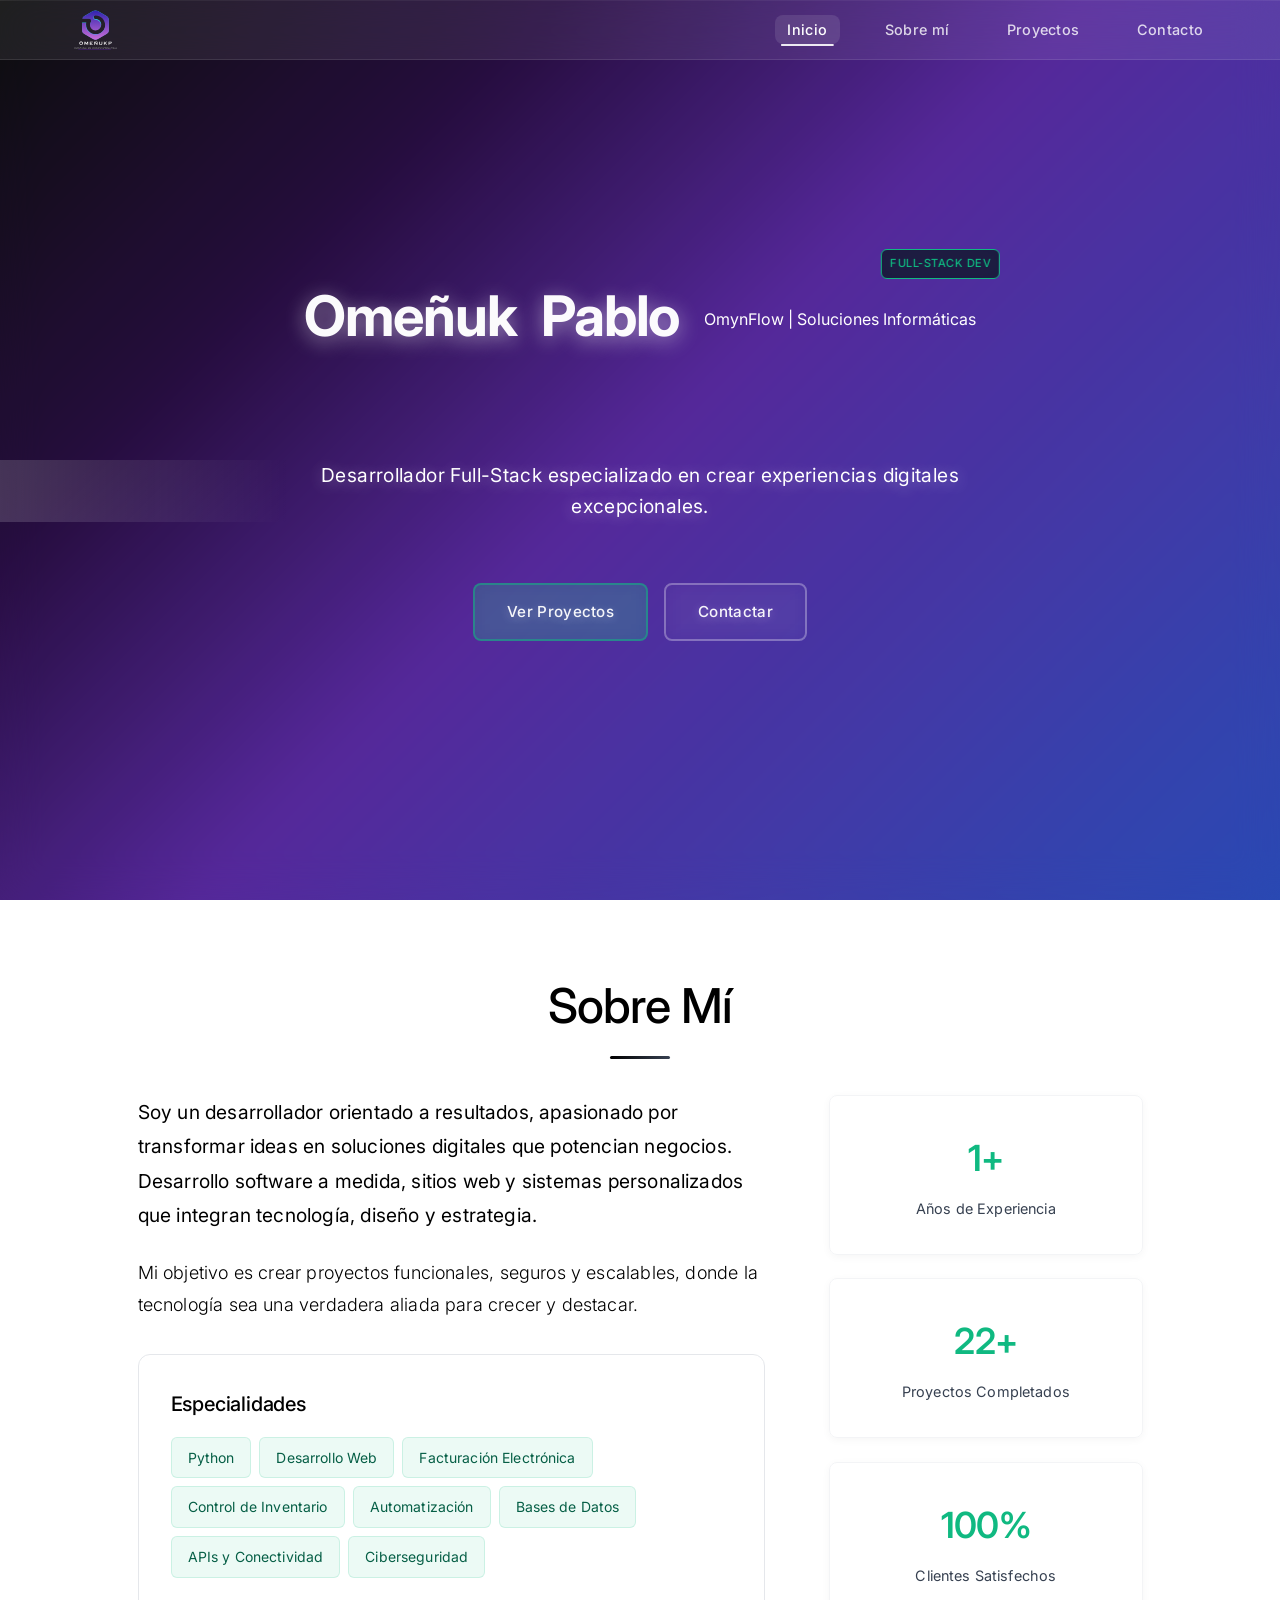
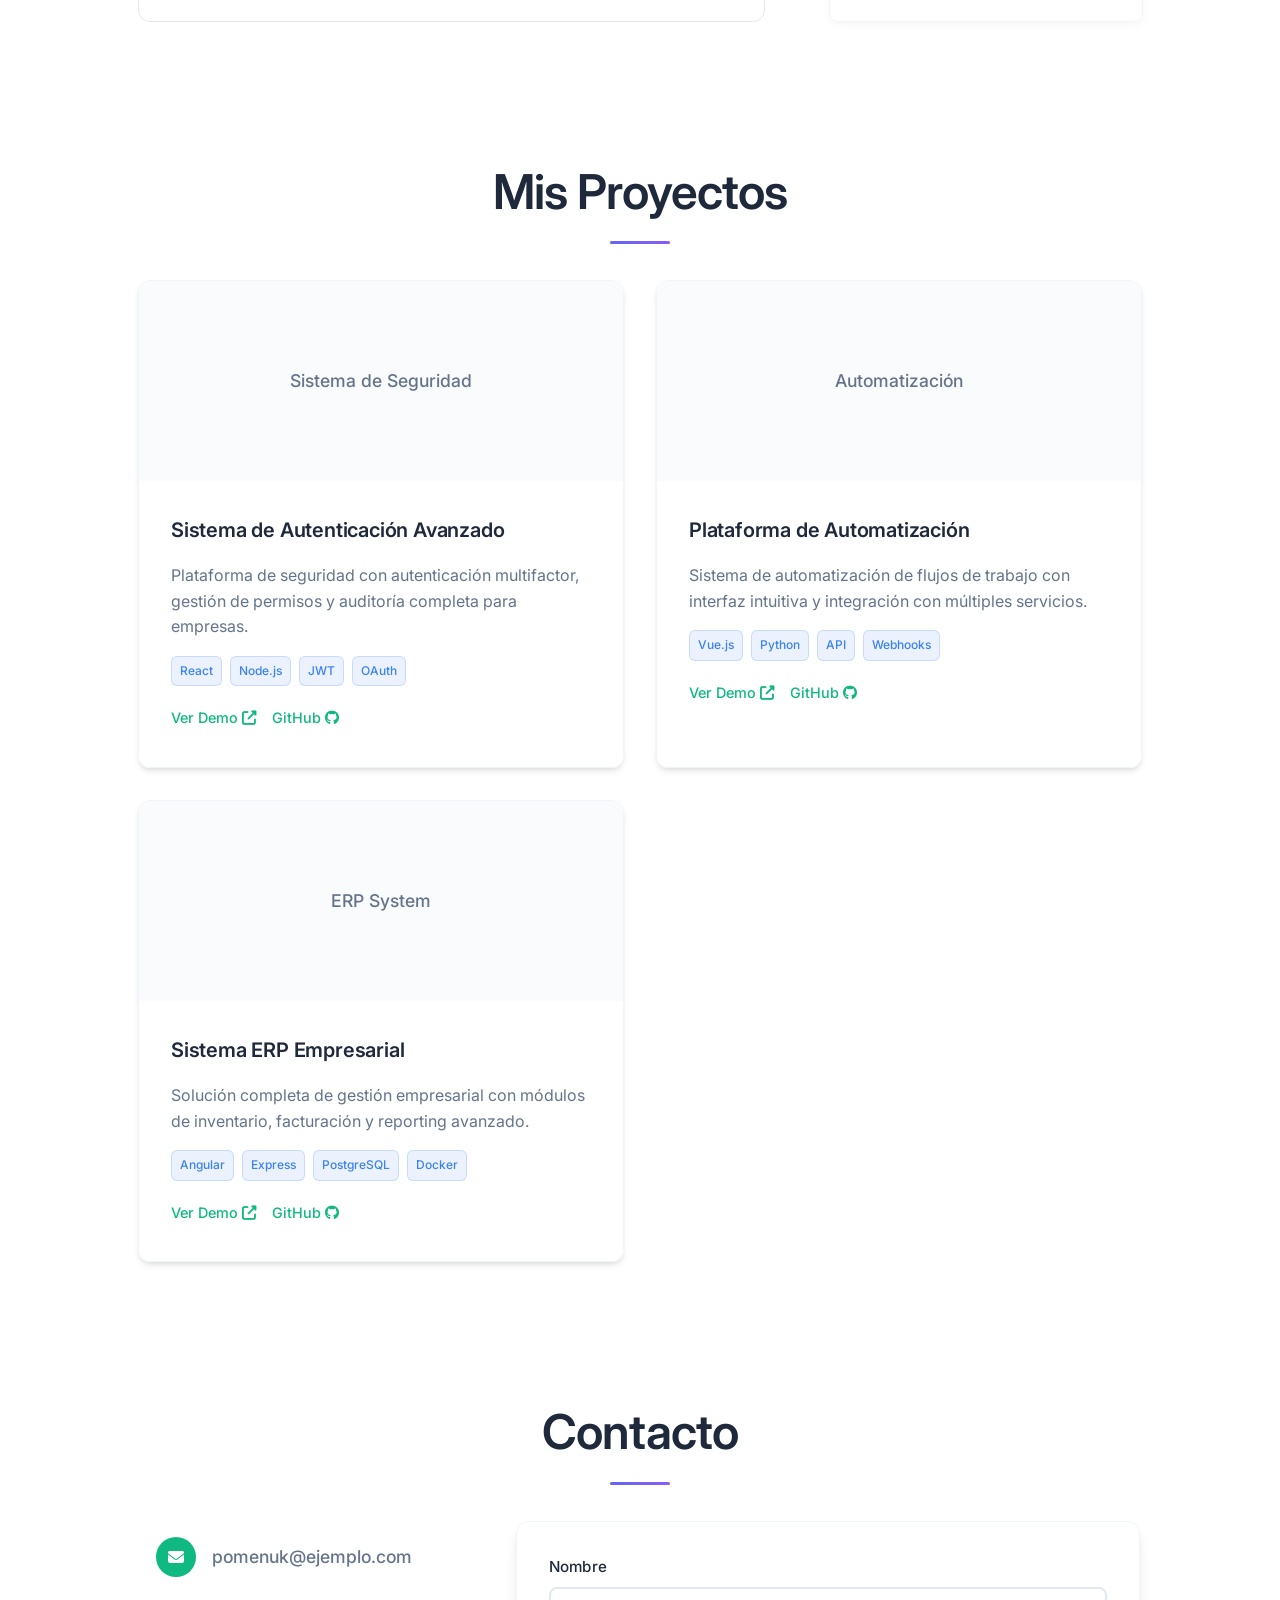
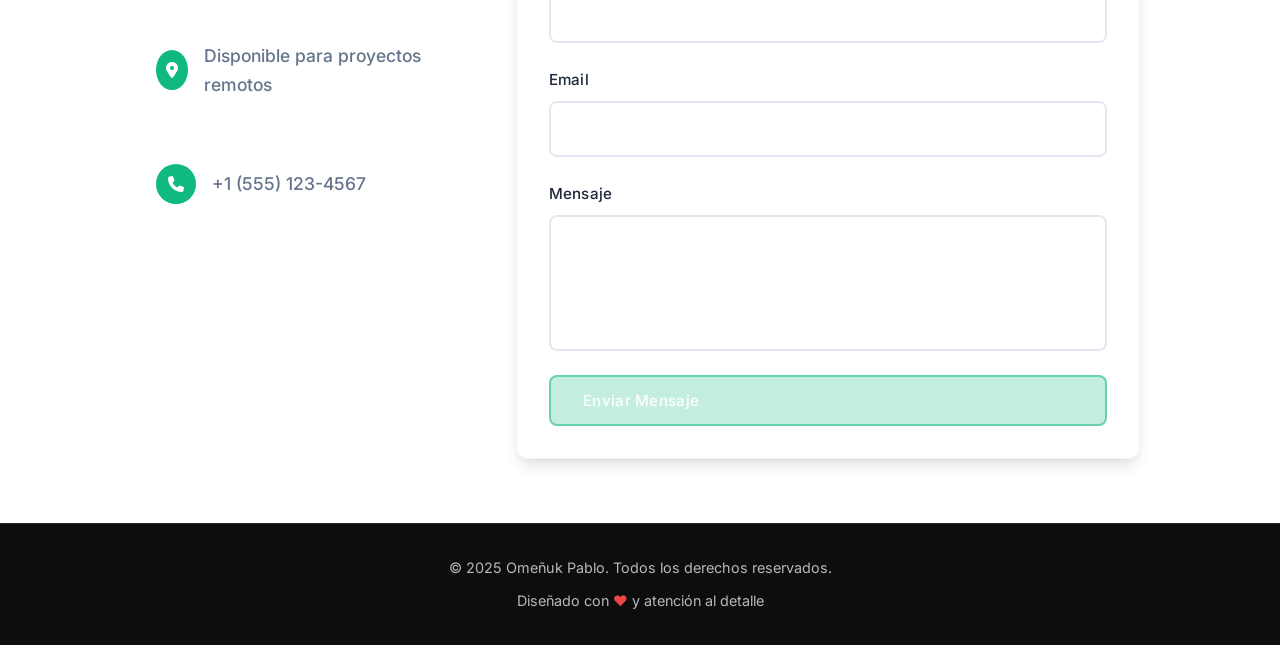
==== commit f8568c17: "181020251316" ====
--- a/index.html
+++ b/index.html
@@ -60,7 +60,6 @@
                                     <div class="first-name-fixed">Omeñuk</div>
                                     <div class="last-name-fixed">Pablo</div>
                                     <div class="tech-tag">FULL-STACK DEV</div>
-                                    <!-- Slogan añadido con color blanco -->
                                     <div class="slogan" style="color: white; margin-top: 5px;">OmynFlow | Soluciones Informáticas</div>
                                 </div>
                             </div>
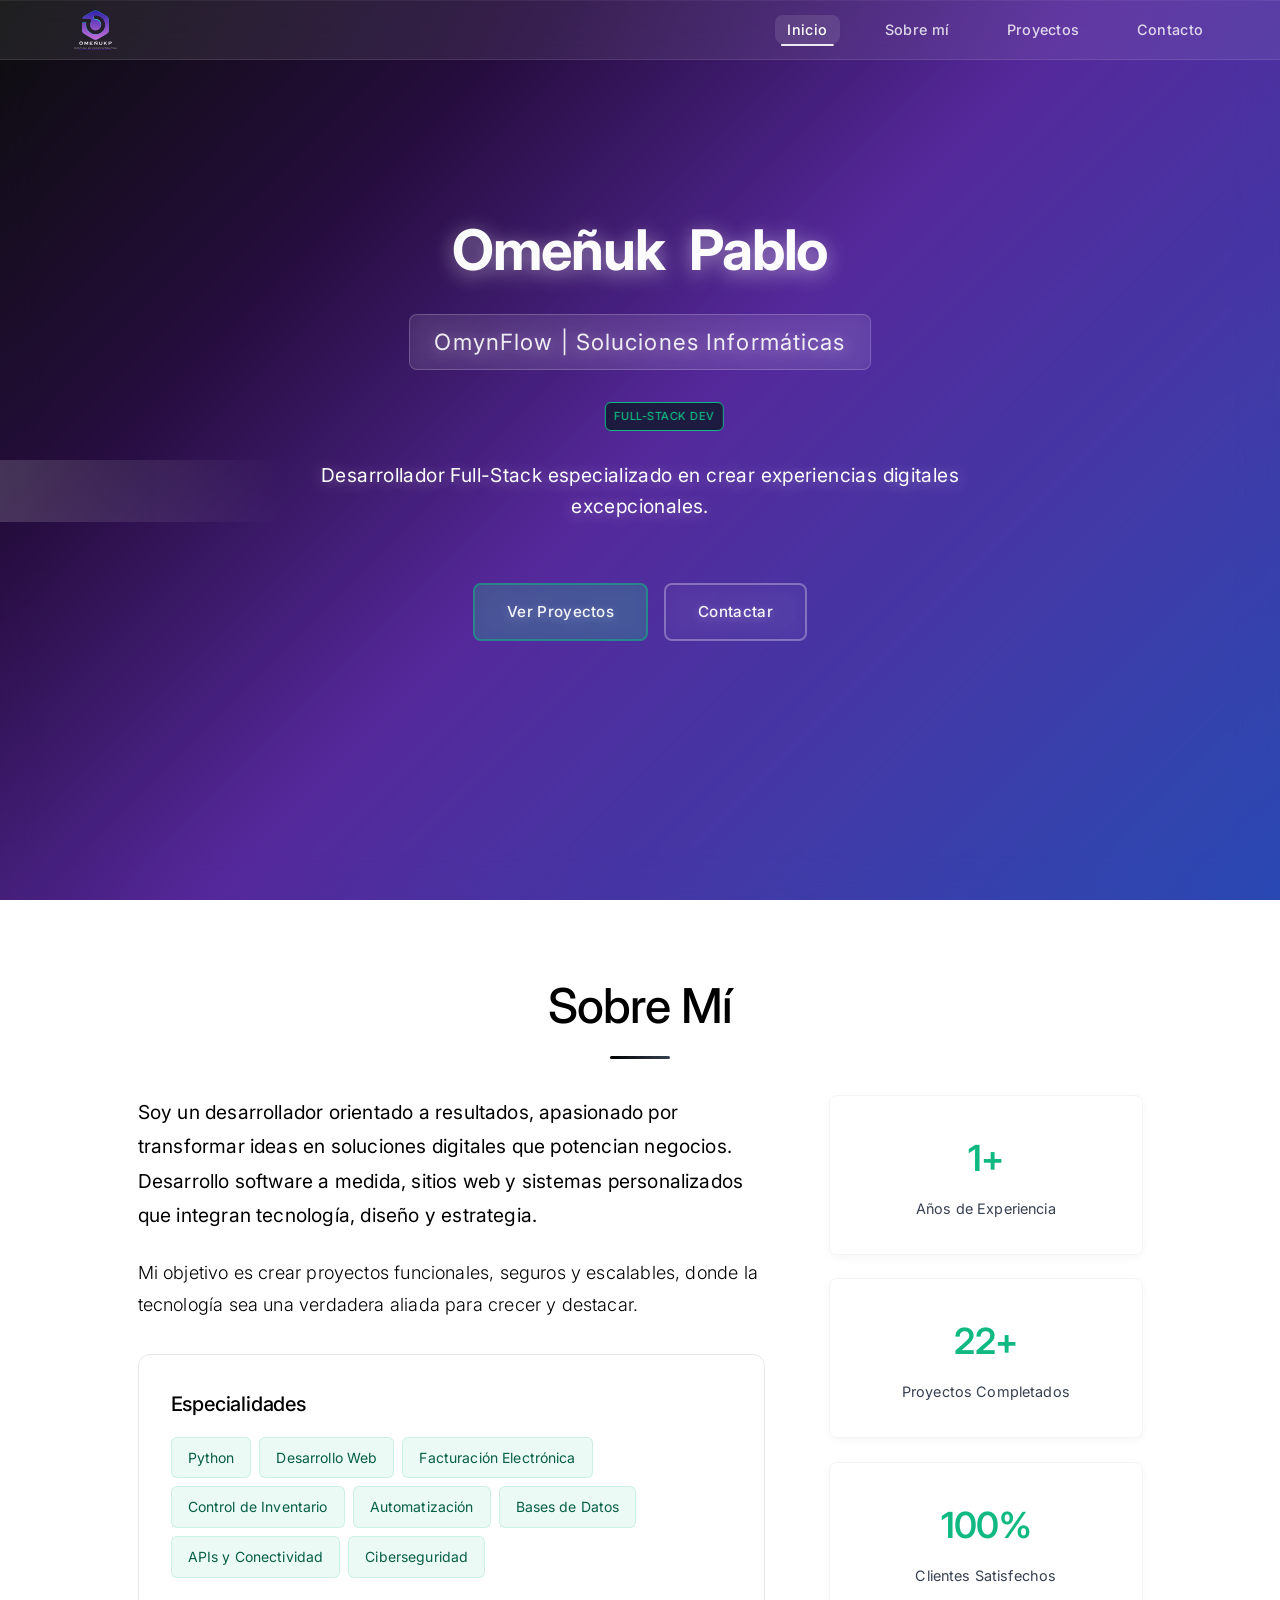
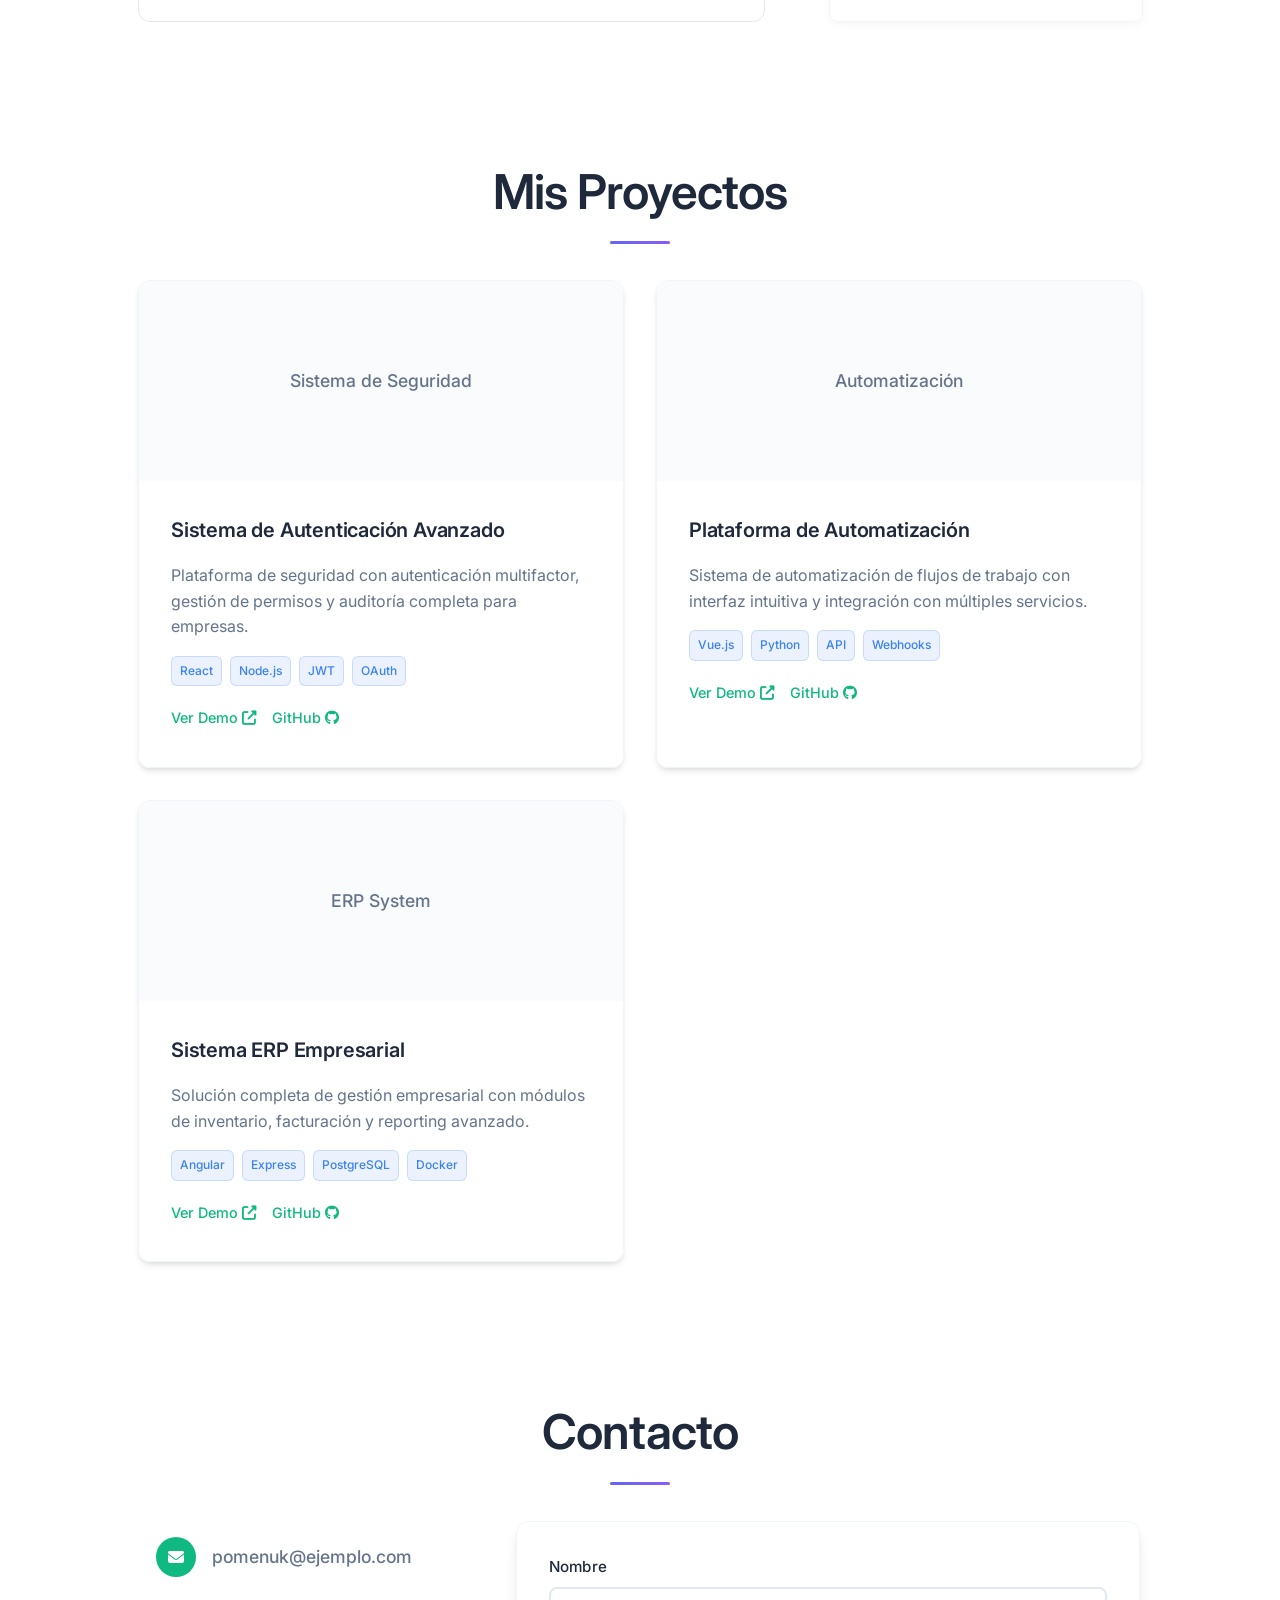
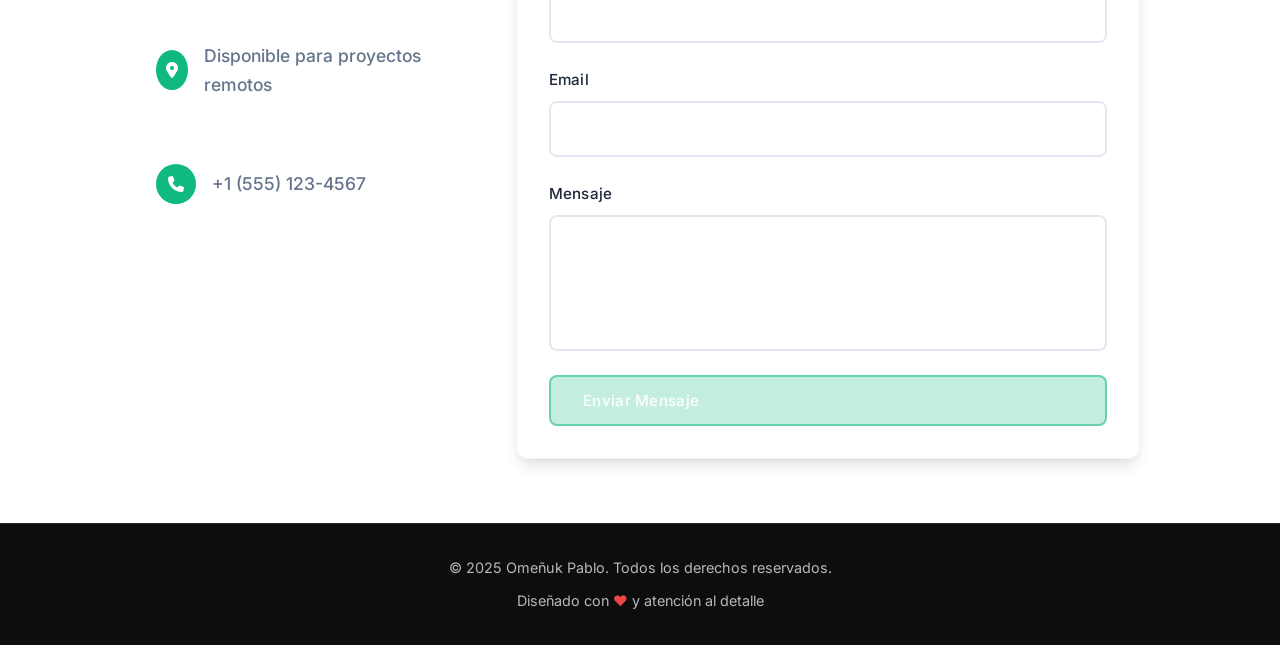
==== commit 027507e4: "181020251322" ====
--- a/index.html
+++ b/index.html
@@ -57,10 +57,14 @@
                             <!-- Solo versión fija -->
                             <div class="name-fixed-version">
                                 <div class="name-wrapper">
-                                    <div class="first-name-fixed">Omeñuk</div>
-                                    <div class="last-name-fixed">Pablo</div>
+                                    <div class="names-group">
+                                        <div class="first-name-fixed">Omeñuk</div>
+                                        <div class="last-name-fixed">Pablo</div>
+                                    </div>
+                                    <div class="slogan-wrapper">
+                                        <div class="slogan">OmynFlow | Soluciones Informáticas</div>
+                                    </div>
                                     <div class="tech-tag">FULL-STACK DEV</div>
-                                    <div class="slogan" style="color: white; margin-top: 5px;">OmynFlow | Soluciones Informáticas</div>
                                 </div>
                             </div>
                         </div>
--- a/static/css/style.css
+++ b/static/css/style.css
@@ -1889,4 +1889,134 @@
     .stat-title {
         font-size: 0.85rem;
     }
+}
+/* Mejoras para el slogan debajo del nombre */
+.name-wrapper {
+    display: flex;
+    flex-direction: column;
+    align-items: center;
+    position: relative;
+    justify-content: center;
+    gap: var(--space-sm);
+}
+
+/* Contenedor de nombres - mantiene los nombres juntos */
+.names-group {
+    display: flex;
+    align-items: center;
+    gap: var(--space-lg);
+    justify-content: center;
+    margin-bottom: var(--space-sm);
+}
+
+/* Estilos de nombres FIJOS - Una sola tipografía */
+.first-name-fixed, 
+.last-name-fixed {
+    font-family: 'Inter', sans-serif;
+    font-weight: 700;
+    font-size: clamp(2.5rem, 6vw, 3.5rem);
+    letter-spacing: -0.02em;
+    color: rgba(255, 255, 255, 0.98);
+    text-shadow: 0 4px 20px rgba(255, 255, 255, 0.5);
+}
+
+/* Contenedor del slogan - posicionado debajo de los nombres */
+.slogan-wrapper {
+    width: 100%;
+    display: flex;
+    justify-content: center;
+    margin-bottom: var(--space-md);
+}
+
+/* Slogan mejorado - debajo del nombre */
+.slogan {
+    color: rgba(255, 255, 255, 0.9);
+    font-family: 'Inter', sans-serif;
+    font-size: clamp(1rem, 2.5vw, 1.4rem);
+    font-weight: 400;
+    letter-spacing: 0.05em;
+    text-align: center;
+    text-shadow: 0 2px 15px rgba(255, 255, 255, 0.4);
+    background: rgba(255, 255, 255, 0.08);
+    backdrop-filter: blur(10px);
+    padding: var(--space-sm) var(--space-lg);
+    border-radius: var(--radius-md);
+    border: 1px solid rgba(255, 255, 255, 0.2);
+    position: relative;
+    overflow: hidden;
+    transition: var(--transition-normal);
+}
+
+/* Efecto hover para el slogan */
+.slogan:hover {
+    background: rgba(255, 255, 255, 0.12);
+    border-color: rgba(255, 255, 255, 0.3);
+    transform: translateY(-2px);
+}
+
+/* Efecto de brillo sutil para el slogan */
+.slogan::before {
+    content: '';
+    position: absolute;
+    top: 0;
+    left: -100%;
+    width: 100%;
+    height: 100%;
+    background: linear-gradient(90deg, 
+        transparent, 
+        rgba(255, 255, 255, 0.2), 
+        transparent
+    );
+    transition: var(--transition-slow);
+}
+
+.slogan:hover::before {
+    left: 100%;
+}
+
+/* Tag profesional reposicionado */
+.tech-tag {
+    position: static; /* Cambiar de absolute a static */
+    background: rgba(15, 23, 42, 0.8);
+    color: var(--accent-color);
+    font-family: 'Inter', monospace;
+    font-size: 0.7rem;
+    font-weight: 500;
+    padding: var(--space-xs) var(--space-sm);
+    border-radius: var(--radius-sm);
+    letter-spacing: 0.5px;
+    border: 1px solid var(--accent-color);
+    backdrop-filter: blur(10px);
+    margin-top: var(--space-sm);
+}
+
+/* Responsive para móvil */
+@media screen and (max-width: 768px) {
+    .names-group {
+        flex-direction: column;
+        gap: var(--space-sm);
+        margin-bottom: var(--space-md);
+    }
+    
+    .slogan {
+        font-size: clamp(0.9rem, 4vw, 1.2rem);
+        padding: var(--space-sm) var(--space-md);
+        margin-bottom: var(--space-md);
+    }
+    
+    .tech-tag {
+        margin-top: var(--space-md);
+    }
+}
+
+@media screen and (max-width: 480px) {
+    .tech-name-container {
+        height: 200px; /* Aumentar altura para acomodar el slogan */
+    }
+    
+    .slogan {
+        font-size: 0.85rem;
+        padding: var(--space-xs) var(--space-sm);
+        letter-spacing: 0.02em;
+    }
 }
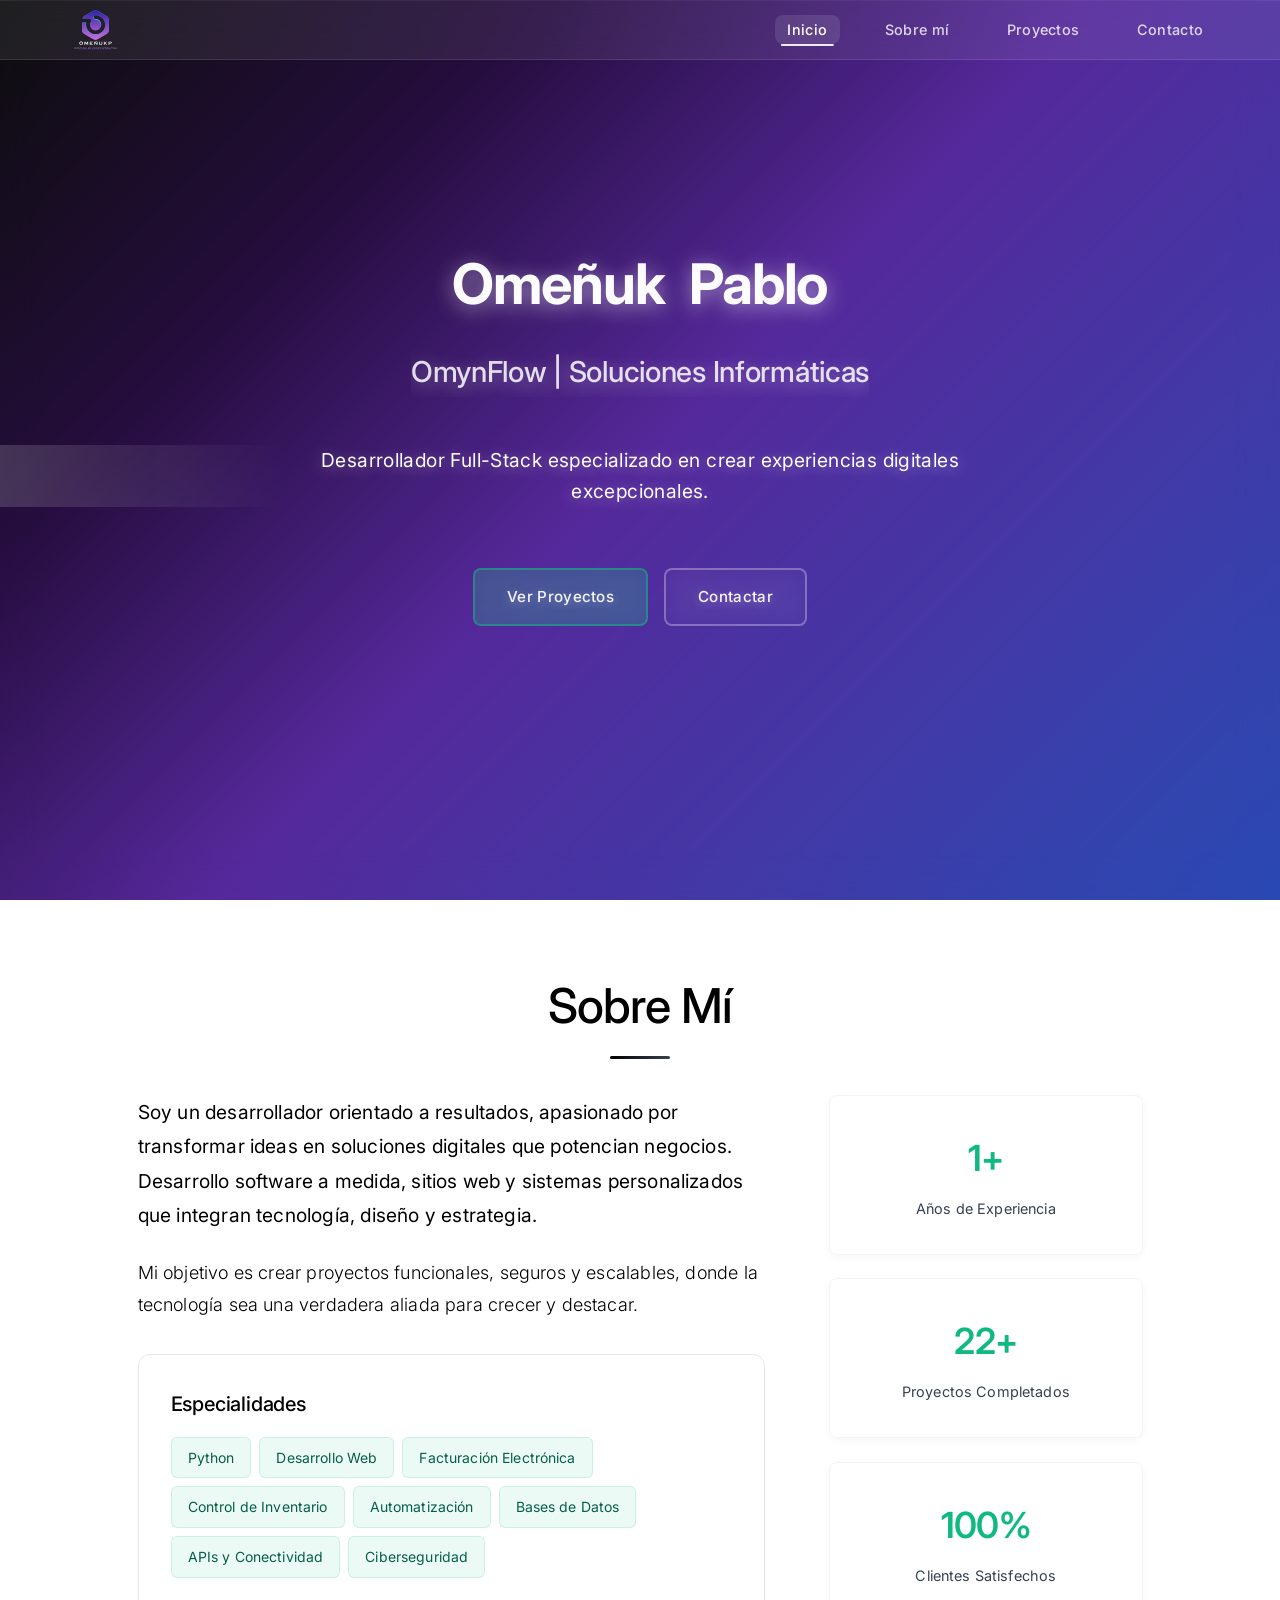
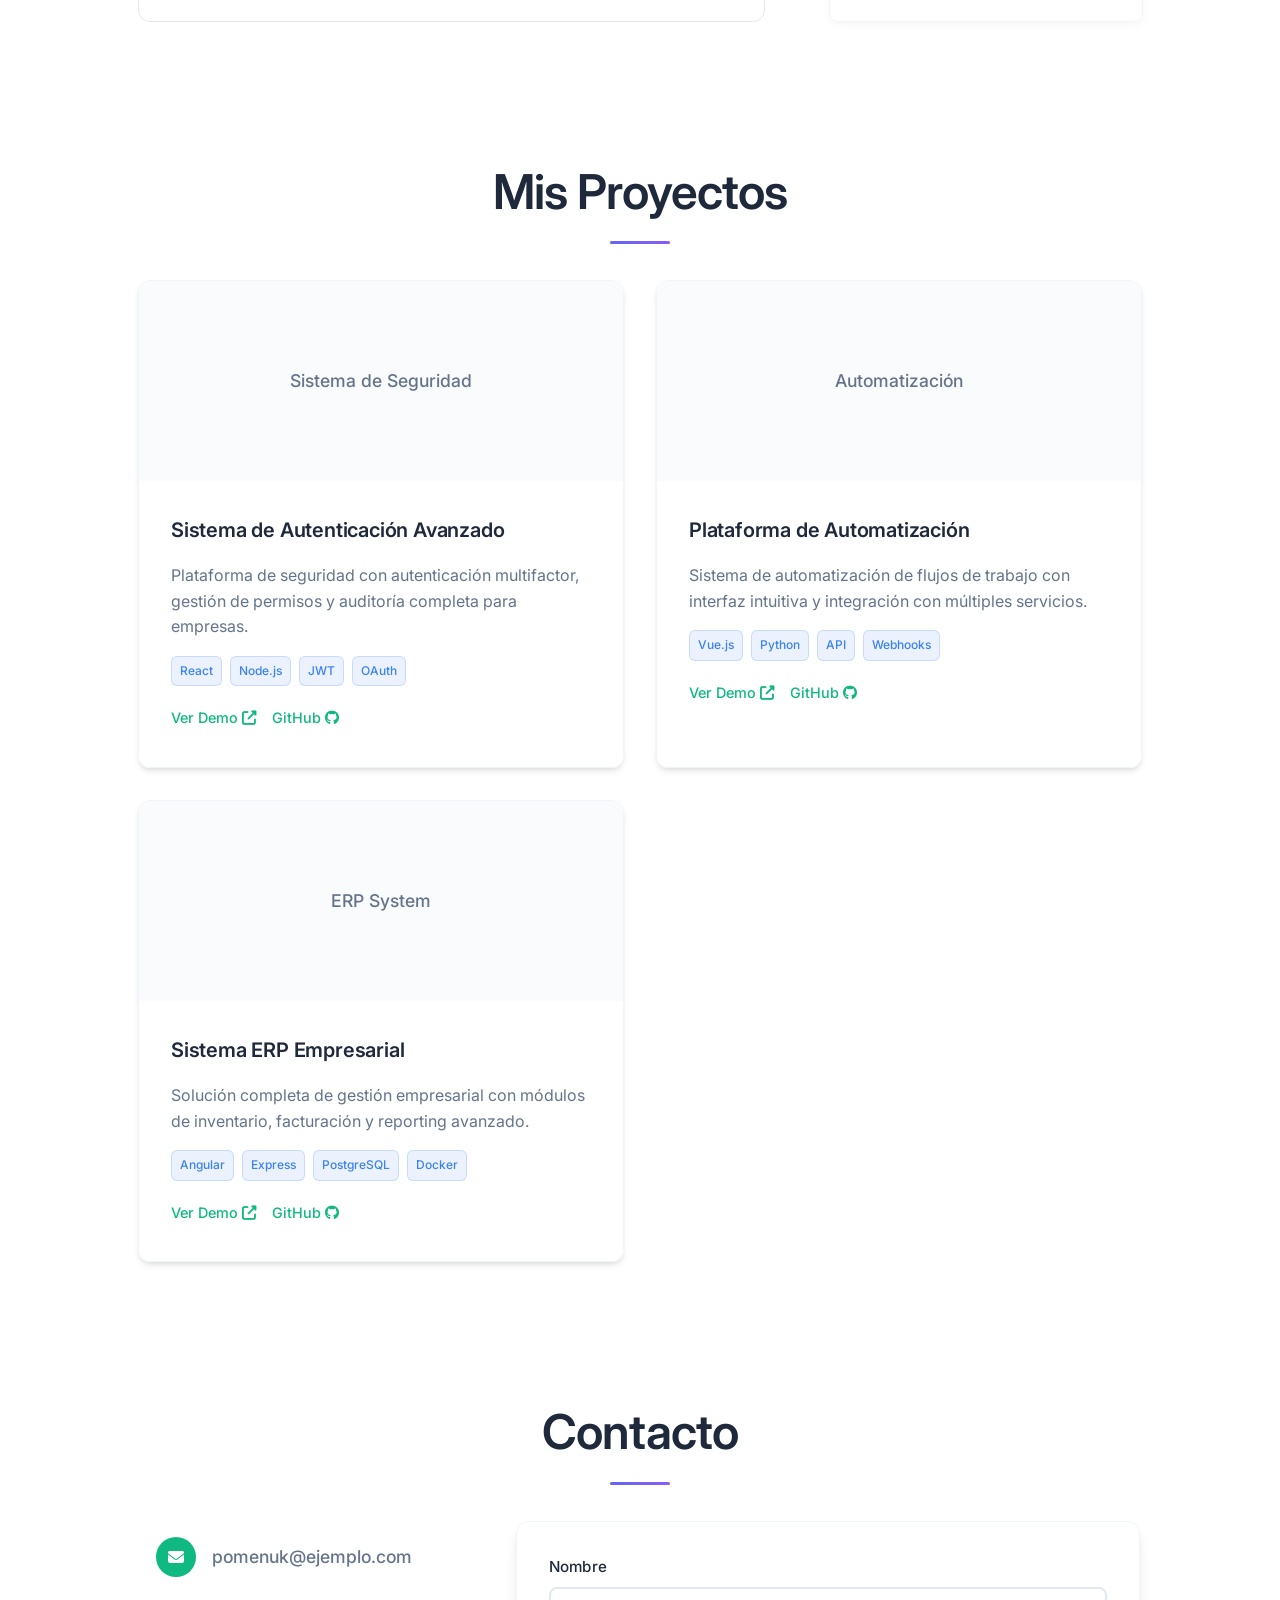
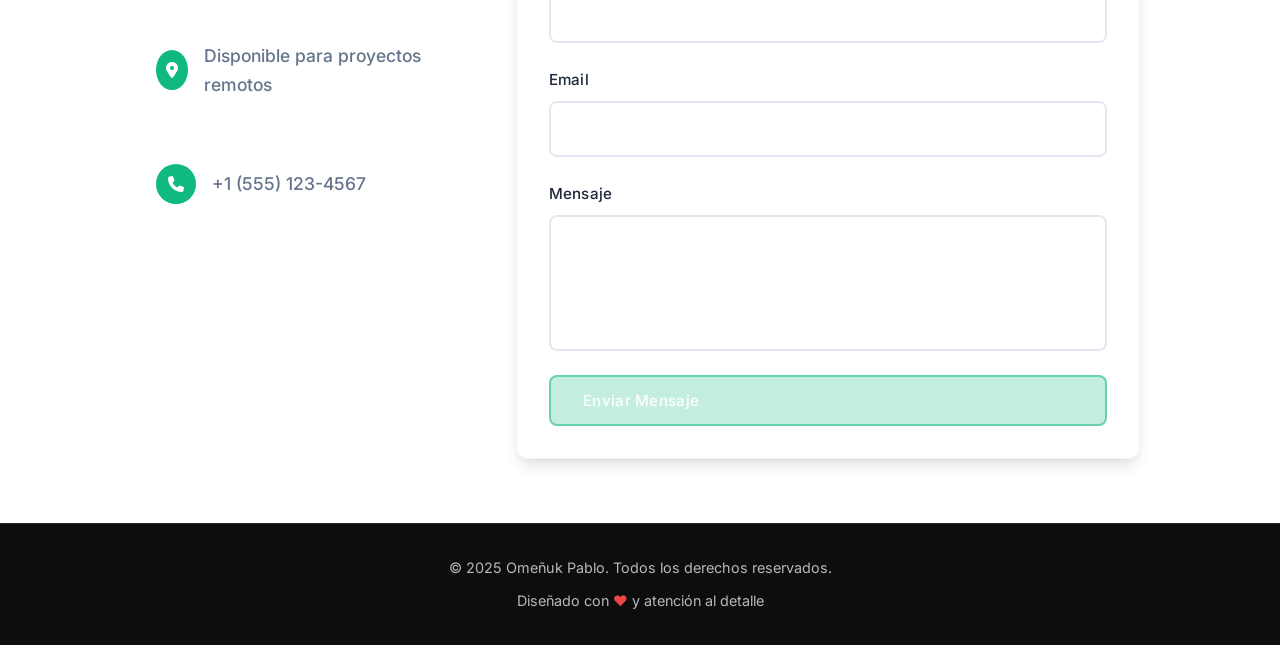
==== commit 7ee39b53: "181020251329" ====
--- a/index.html
+++ b/index.html
@@ -64,7 +64,6 @@
                                     <div class="slogan-wrapper">
                                         <div class="slogan">OmynFlow | Soluciones Informáticas</div>
                                     </div>
-                                    <div class="tech-tag">FULL-STACK DEV</div>
                                 </div>
                             </div>
                         </div>
--- a/static/css/style.css
+++ b/static/css/style.css
@@ -2019,4 +2019,119 @@
         padding: var(--space-xs) var(--space-sm);
         letter-spacing: 0.02em;
     }
+}
+/* === ESTILOS ACTUALIZADOS PARA SLOGAN SIN FONDO === */
+
+/* Eliminar todos los estilos del tech-tag ya que se elimina completamente */
+.tech-tag {
+    display: none !important; /* Ocultar completamente el tag FULL-STACK DEV */
+}
+
+/* Contenedor de nombres actualizado */
+.name-wrapper {
+    display: flex;
+    flex-direction: column;
+    align-items: center;
+    position: relative;
+    justify-content: center;
+    gap: var(--space-md); /* Más espacio entre nombre y slogan */
+}
+
+/* Contenedor de nombres - mantiene los nombres juntos */
+.names-group {
+    display: flex;
+    align-items: center;
+    gap: var(--space-lg);
+    justify-content: center;
+    margin-bottom: 0; /* Sin margen bottom ya que usamos gap */
+}
+
+/* Estilos de nombres FIJOS - Manteniendo el tamaño grande */
+.first-name-fixed, 
+.last-name-fixed {
+    font-family: 'Inter', sans-serif;
+    font-weight: 700;
+    font-size: clamp(2.5rem, 6vw, 3.5rem); /* Tamaño grande mantenido */
+    letter-spacing: -0.02em;
+    color: rgba(255, 255, 255, 0.98);
+    text-shadow: 0 4px 20px rgba(255, 255, 255, 0.5);
+}
+
+/* Contenedor del slogan - posicionado debajo de los nombres */
+.slogan-wrapper {
+    width: 100%;
+    display: flex;
+    justify-content: center;
+    margin: 0; /* Sin márgenes adicionales */
+}
+
+/* SLOGAN SIN FONDO - Mismo estilo que el nombre pero más pequeño */
+.slogan {
+    font-family: 'Inter', sans-serif; /* Misma tipografía que el nombre */
+    font-weight: 500; /* Peso medio, menos que el nombre */
+    font-size: clamp(1.2rem, 3vw, 1.8rem); /* Más pequeño que el nombre */
+    letter-spacing: -0.01em; /* Mismo espaciado de letras */
+    color: rgba(255, 255, 255, 0.85); /* Ligeramente menos opaco que el nombre */
+    text-shadow: 0 4px 20px rgba(255, 255, 255, 0.4); /* Misma sombra pero más sutil */
+    text-align: center;
+    
+    /* SIN FONDO - Eliminamos todas las propiedades de fondo */
+    background: none;
+    backdrop-filter: none;
+    padding: 0;
+    border: none;
+    border-radius: 0;
+    
+    /* Sin efectos de hover especiales */
+    transition: var(--transition-normal);
+}
+
+/* Efecto hover muy sutil para el slogan */
+.slogan:hover {
+    color: rgba(255, 255, 255, 0.95); /* Solo cambio de opacidad */
+    transform: translateY(-1px); /* Movimiento muy sutil */
+}
+
+/* Eliminar todos los pseudo-elementos del slogan */
+.slogan::before,
+.slogan::after {
+    display: none;
+}
+
+/* Ajustar la altura del contenedor para acomodar sin el tag */
+.tech-name-container {
+    height: 150px; /* Reducir altura ya que no hay tag */
+    margin-bottom: var(--space-lg);
+}
+
+/* Responsive mejorado */
+@media screen and (max-width: 768px) {
+    .names-group {
+        flex-direction: column;
+        gap: var(--space-sm);
+    }
+    
+    .slogan {
+        font-size: clamp(1rem, 4vw, 1.4rem); /* Mantener proporción en móvil */
+        margin-top: var(--space-sm);
+    }
+    
+    .tech-name-container {
+        height: 130px; /* Ajustar altura en móvil */
+    }
+}
+
+@media screen and (max-width: 480px) {
+    .slogan {
+        font-size: clamp(0.9rem, 4vw, 1.2rem);
+        letter-spacing: 0;
+    }
+    
+    .tech-name-container {
+        height: 120px; /* Más compacto en móviles pequeños */
+    }
+    
+    .name-wrapper {
+        gap: var(--space-sm); /* Menos espacio en móvil */
+    }
 }
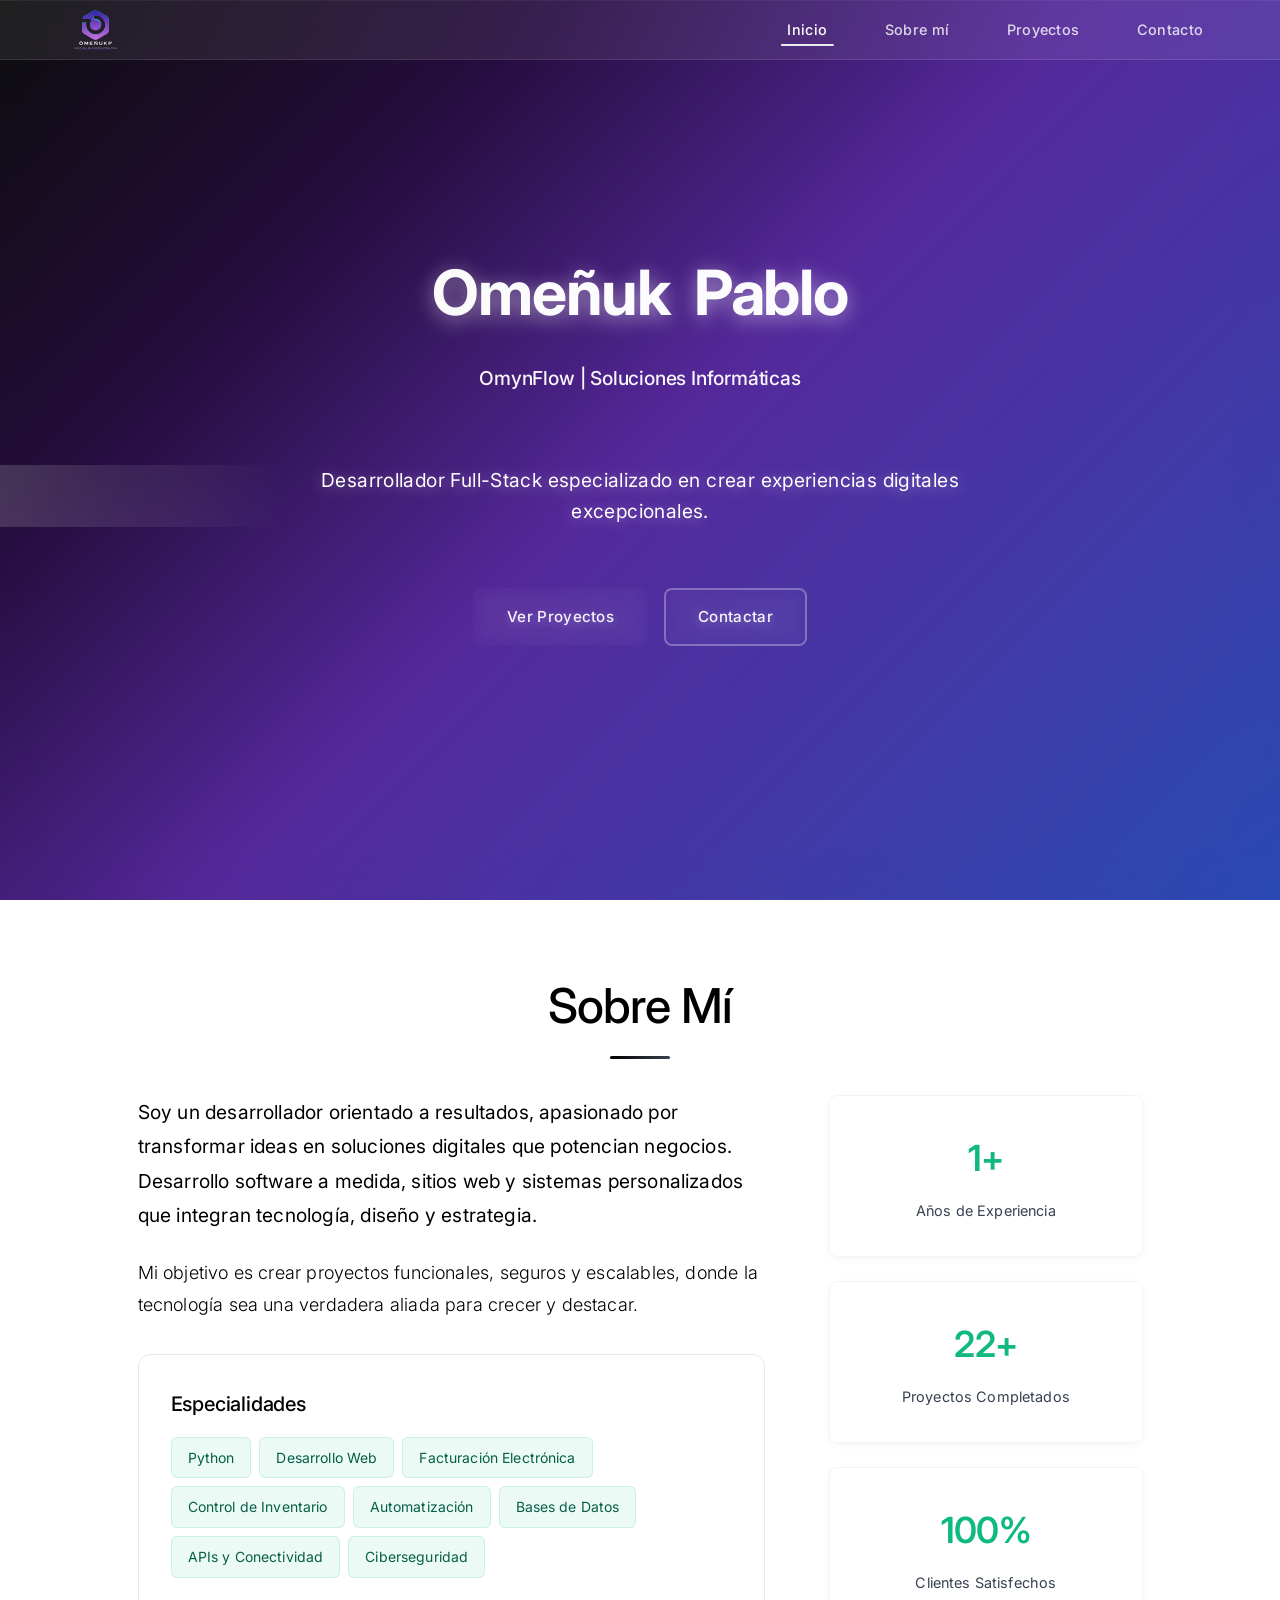
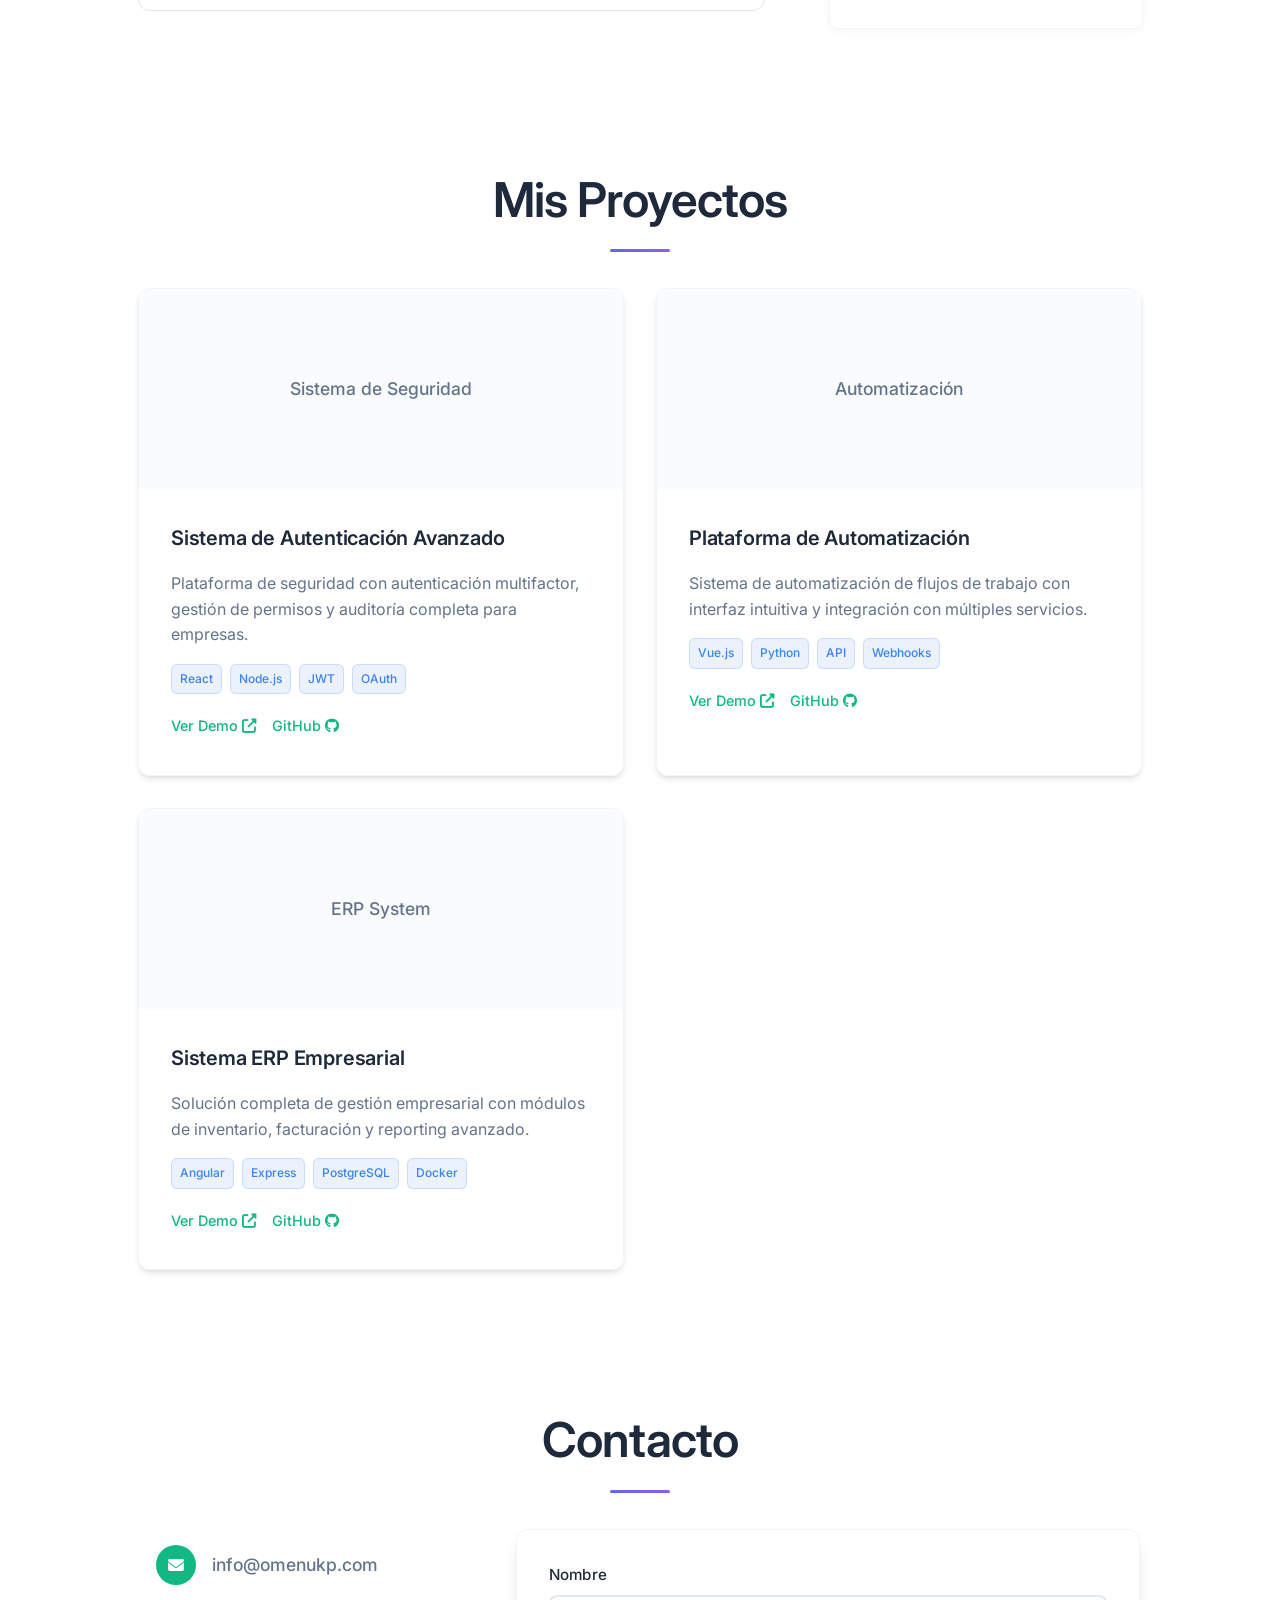
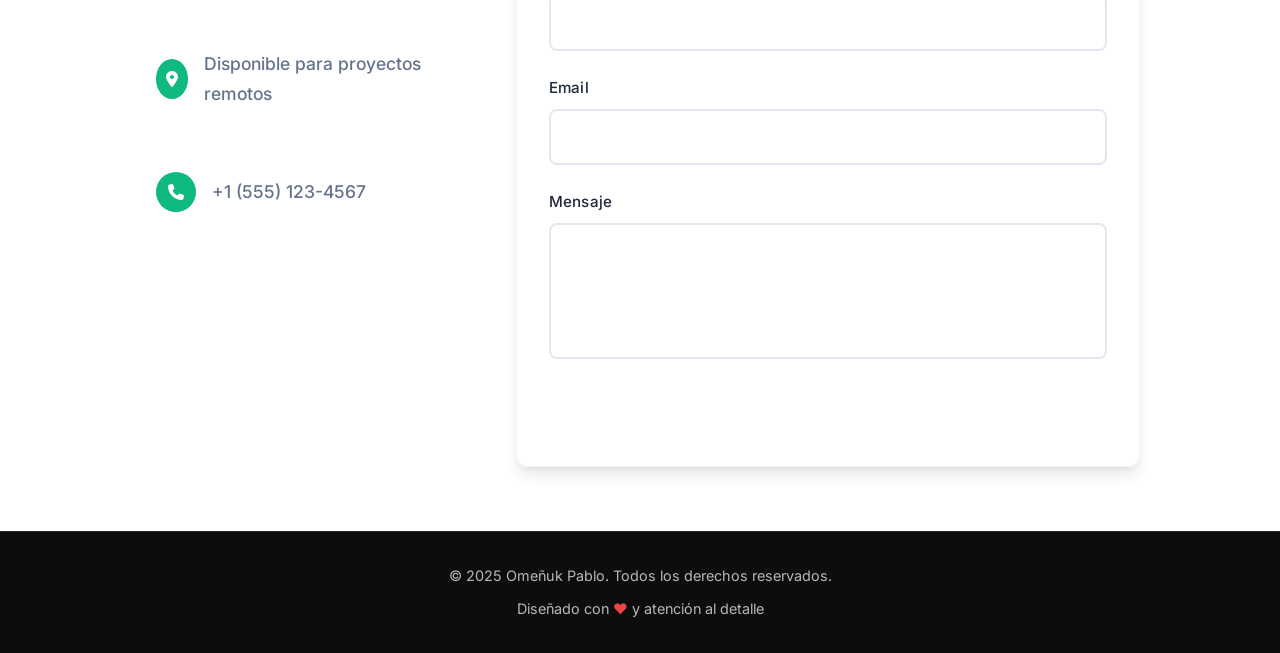
==== commit a7ba89ad: "181020251445" ====
--- a/index.html
+++ b/index.html
@@ -205,7 +205,7 @@
                     <div class="contact-info">
                         <div class="contact-item animate-element">
                             <i class="fas fa-envelope"></i>
-                            <a href="mailto:pomenuk@ejemplo.com">pomenuk@ejemplo.com</a>
+                            <a href="mailto:pomenuk@ejemplo.com">info@omenukp.com</a>
                         </div>
                         <div class="contact-item animate-element">
                             <i class="fas fa-map-marker-alt"></i>
--- a/static/css/style.css
+++ b/static/css/style.css
@@ -1,2137 +1,1385 @@
-/* Importación de fuentes optimizada */
+/* === FUENTES === */
 @import url('https://fonts.googleapis.com/css2?family=Inter:wght@300;400;500;600;700&family=Playfair+Display:wght@400;500;700&display=swap');
 
-/* Reset y variables CSS mejoradas */
-* {
-    margin: 0;
-    padding: 0;
-    box-sizing: border-box;
-}
-
+/* === VARIABLES === */
 :root {
-    /* Paleta de colores actualizada */
-    --primary-color: #0F172A;
-    --secondary-color: #64748B;
-    --accent-color: #10B981;
-    --accent-hover: #059669;
-    --text-primary: #1E293B;
-    --text-secondary: #64748B;
-    --text-muted: #94A3B8;
-    --background: #FFFFFF;
-    --surface: #F8FAFC;
-    --surface-elevated: #FFFFFF;
-    --border: #E2E8F0;
-    --border-light: #F1F5F9;
-    
-    /* Gradiente negro-violeta-azul */
-    --gradient-bg: linear-gradient(135deg, #000000 0%, #1a0033 25%, #4c1d95 50%, #3730a3 75%, #1e40af 100%);
-    
-    /* Sombras mejoradas */
-    --shadow-sm: 0 1px 2px 0 rgba(0, 0, 0, 0.05);
-    --shadow-md: 0 4px 6px -1px rgba(0, 0, 0, 0.1), 0 2px 4px -1px rgba(0, 0, 0, 0.06);
-    --shadow-lg: 0 10px 15px -3px rgba(0, 0, 0, 0.1), 0 4px 6px -2px rgba(0, 0, 0, 0.05);
-    --shadow-xl: 0 20px 25px -5px rgba(0, 0, 0, 0.1), 0 10px 10px -5px rgba(0, 0, 0, 0.04);
-    
-    /* Transiciones optimizadas */
-    --transition-fast: all 0.15s ease;
-    --transition-normal: all 0.3s cubic-bezier(0.4, 0, 0.2, 1);
-    --transition-slow: all 0.5s cubic-bezier(0.4, 0, 0.2, 1);
-    
-    /* Espaciado consistente */
-    --space-xs: 0.25rem;
-    --space-sm: 0.5rem;
-    --space-md: 1rem;
-    --space-lg: 1.5rem;
-    --space-xl: 2rem;
-    --space-2xl: 3rem;
-    --space-3xl: 4rem;
-    
-    /* Radio de bordes */
-    --radius-sm: 0.375rem;
-    --radius-md: 0.5rem;
-    --radius-lg: 0.75rem;
-    --radius-xl: 1rem;
-}
-
-/* Configuración base */
-html {
-    scroll-behavior: smooth;
-    font-size: 16px;
-}
-
+  --primary-color: #0F172A;
+  --secondary-color: #64748B;
+  --accent-color: #10B981;
+  --accent-hover: #059669;
+  --text-primary: #1E293B;
+  --text-secondary: #64748B;
+  --text-muted: #94A3B8;
+  --background: #FFFFFF;
+  --surface: #F8FAFC;
+  --surface-elevated: #FFFFFF;
+  --border: #E2E8F0;
+  --border-light: #F1F5F9;
+  --gradient-bg: linear-gradient(135deg, #000000 0%, #1a0033 25%, #4c1d95 50%, #3730a3 75%, #1e40af 100%);
+  --shadow-sm: 0 1px 2px 0 rgba(0, 0, 0, 0.05);
+  --shadow-md: 0 4px 6px -1px rgba(0, 0, 0, 0.1), 0 2px 4px -1px rgba(0, 0, 0, 0.06);
+  --shadow-lg: 0 10px 15px -3px rgba(0, 0, 0, 0.1), 0 4px 6px -2px rgba(0, 0, 0, 0.05);
+  --shadow-xl: 0 20px 25px -5px rgba(0, 0, 0, 0.1), 0 10px 10px -5px rgba(0, 0, 0, 0.04);
+  --transition-fast: all 0.15s ease;
+  --transition-normal: all 0.3s cubic-bezier(0.4, 0, 0.2, 1);
+  --transition-slow: all 0.5s cubic-bezier(0.4, 0, 0.2, 1);
+  --space-xs: 0.25rem;
+  --space-sm: 0.5rem;
+  --space-md: 1rem;
+  --space-lg: 1.5rem;
+  --space-xl: 2rem;
+  --space-2xl: 3rem;
+  --space-3xl: 4rem;
+  --radius-sm: 0.375rem;
+  --radius-md: 0.5rem;
+  --radius-lg: 0.75rem;
+  --radius-xl: 1rem;
+}
+
+/* === BASE === */
+* { margin: 0; padding: 0; box-sizing: border-box; }
+html { scroll-behavior: smooth; font-size: 16px; }
 body {
-    font-family: 'Inter', -apple-system, BlinkMacSystemFont, 'Segoe UI', sans-serif;
-    color: var(--text-primary);
-    background: var(--background);
-    line-height: 1.7;
-    overflow-x: hidden;
-    -webkit-font-smoothing: antialiased;
-    -moz-osx-font-smoothing: grayscale;
-}
-
-/* Selección de texto personalizada */
+  font-family: 'Inter', -apple-system, BlinkMacSystemFont, 'Segoe UI', sans-serif;
+  color: var(--text-primary);
+  background: var(--background);
+  line-height: 1.7;
+  overflow-x: hidden;
+  -webkit-font-smoothing: antialiased;
+  -moz-osx-font-smoothing: grayscale;
+}
+
 ::selection {
-    background-color: rgba(16, 185, 129, 0.2);
-    color: var(--primary-color);
-}
-
+  background-color: rgba(16, 185, 129, 0.2);
+  color: var(--primary-color);
+}
 ::-moz-selection {
-    background-color: rgba(16, 185, 129, 0.2);
-    color: var(--primary-color);
-}
-
-/* Scrollbar personalizada */
+  background-color: rgba(16, 185, 129, 0.2);
+  color: var(--primary-color);
+}
+
 ::-webkit-scrollbar {
-    width: 8px;
-}
-
+  width: 8px;
+}
 ::-webkit-scrollbar-track {
-    background: var(--surface);
-}
-
+  background: var(--surface);
+}
 ::-webkit-scrollbar-thumb {
-    background: var(--border);
-    border-radius: 4px;
-}
-
+  background: var(--border);
+  border-radius: 4px;
+}
 ::-webkit-scrollbar-thumb:hover {
-    background: var(--secondary-color);
-}
-
-/* Utilidades básicas */
+  background: var(--secondary-color);
+}
+
 a {
-    text-decoration: none;
-    color: inherit;
-    transition: var(--transition-normal);
-}
-
-ul {
-    list-style: none;
-}
-
-img {
-    max-width: 100%;
-    height: auto;
-}
-
+  text-decoration: none;
+  color: inherit;
+  transition: var(--transition-normal);
+}
+ul { list-style: none; }
+img { max-width: 100%; height: auto; }
 button {
-    cursor: pointer;
-    border: none;
-    background: none;
-    font-family: inherit;
-}
-
-/* Contenedores */
+  cursor: pointer;
+  border: none;
+  background: none;
+  font-family: inherit;
+}
+
 .container {
-    width: 90%;
-    max-width: 1200px;
-    margin: 0 auto;
-    padding: 0 var(--space-md);
-}
-
+  width: 90%;
+  max-width: 1200px;
+  margin: 0 auto;
+  padding: 0 var(--space-md);
+}
 section {
-    padding: var(--space-3xl) 0;
-    scroll-margin-top: 70px;
-}
-
-/* Títulos de sección mejorados */
+  padding: var(--space-3xl) 0;
+  scroll-margin-top: 70px;
+}
+
 .section-title {
-    font-size: clamp(2rem, 5vw, 3rem);
-    font-weight: 600;
-    margin-bottom: var(--space-2xl);
-    text-align: center;
-    position: relative;
-    color: var(--text-primary);
-    letter-spacing: -0.02em;
-}
-
+  font-size: clamp(2rem, 5vw, 3rem);
+  font-weight: 600;
+  margin-bottom: var(--space-2xl);
+  text-align: center;
+  position: relative;
+  color: var(--text-primary);
+  letter-spacing: -0.02em;
+}
 .section-title::after {
-    content: '';
-    position: absolute;
-    width: 60px;
-    height: 3px;
-    background: linear-gradient(90deg, #6366f1, #8b5cf6);
-    bottom: -12px;
-    left: 50%;
-    transform: translateX(-50%);
-    border-radius: var(--radius-sm);
-}
-
-/* Fondo negro-violeta-azul */
+  content: '';
+  position: absolute;
+  width: 60px;
+  height: 3px;
+  background: linear-gradient(90deg, #6366f1, #8b5cf6);
+  bottom: -12px;
+  left: 50%;
+  transform: translateX(-50%);
+  border-radius: var(--radius-sm);
+}
+
 .dynamic-background {
-    position: fixed;
-    top: 0;
-    left: 0;
-    width: 100%;
-    height: 100%;
-    z-index: -2;
-    background: var(--gradient-bg);
-}
-
-/* Barra de navegación con logo ajustado */
+  position: fixed;
+  top: 0;
+  left: 0;
+  width: 100%;
+  height: 100%;
+  z-index: -2;
+  background: var(--gradient-bg);
+}
+
 .navbar {
-    display: flex;
-    justify-content: space-between;
-    align-items: center;
-    padding: 0.75rem 5%;
-    background: rgba(255, 255, 255, 0.08);
-    backdrop-filter: blur(20px);
-    -webkit-backdrop-filter: blur(20px);
-    border-bottom: 1px solid rgba(255, 255, 255, 0.1);
-    position: fixed;
-    top: 0;
-    left: 0;
-    right: 0;
-    z-index: 1000;
-    transition: var(--transition-normal);
-    height: 60px;
-}
-
+  display: flex;
+  justify-content: space-between;
+  align-items: center;
+  padding: 0.75rem 5%;
+  background: rgba(255, 255, 255, 0.08);
+  backdrop-filter: blur(20px);
+  -webkit-backdrop-filter: blur(20px);
+  border-bottom: 1px solid rgba(255, 255, 255, 0.1);
+  position: fixed;
+  top: 0;
+  left: 0;
+  right: 0;
+  z-index: 1000;
+  transition: var(--transition-normal);
+  height: 60px;
+}
 .navbar.scrolled {
-    background: rgba(255, 255, 255, 0.12);
-    box-shadow: var(--shadow-lg);
-}
-
-/* Logo ajustado a la altura del menú */
+  background: rgba(255, 255, 255, 0.12);
+  box-shadow: var(--shadow-lg);
+}
+
 .logo {
-    display: flex;
-    align-items: center;
-    height: 100%;
-}
-
+  display: flex;
+  align-items: center;
+  height: 100%;
+}
 .logo a {
-    font-size: 1.1rem; /* Reducido para ajustar al menú */
-    font-weight: 700;
-    color: rgba(255, 255, 255, 0.95);
-    text-decoration: none;
-    letter-spacing: -0.02em;
-    transition: var(--transition-normal);
-    text-shadow: 0 2px 10px rgba(255, 255, 255, 0.3);
-    display: flex;
-    align-items: center;
-}
-
+  font-size: 1.1rem;
+  font-weight: 700;
+  color: rgba(255, 255, 255, 0.95);
+  letter-spacing: -0.02em;
+  transition: var(--transition-normal);
+  text-shadow: 0 2px 10px rgba(255, 255, 255, 0.3);
+  display: flex;
+  align-items: center;
+}
 .logo a:hover {
-    color: rgba(255, 255, 255, 1);
-    transform: translateY(-1px);
-}
-
-/* Logo imagen ajustado */
+  color: rgba(255, 255, 255, 1);
+  transform: translateY(-1px);
+}
 .nav-logo {
-    height: 50px; /* Altura ajustada al menú */
-    width: auto;
-    vertical-align: middle;
-    transition: var(--transition-normal);
-}
-
+  height: 50px;
+  width: auto;
+  vertical-align: middle;
+  transition: var(--transition-normal);
+}
 .logo a:hover .nav-logo {
-    transform: scale(1.05);
+  transform: scale(1.05);
 }
 
 .nav-links {
-    display: flex;
-    list-style: none;
-    gap: var(--space-xl);
-    align-items: center;
-}
-
+  display: flex;
+  list-style: none;
+  gap: var(--space-xl);
+  align-items: center;
+}
 .nav-links a {
-    color: rgba(255, 255, 255, 0.8);
-    text-decoration: none;
-    font-weight: 500;
-    font-size: 0.9rem;
-    position: relative;
-    padding: 0.4rem 0.8rem;
-    border-radius: var(--radius-md);
-    transition: var(--transition-normal);
-    letter-spacing: 0.02em;
-}
-
+  color: rgba(255, 255, 255, 0.8);
+  text-decoration: none;
+  font-weight: 500;
+  font-size: 0.9rem;
+  position: relative;
+  padding: 0.4rem 0.8rem;
+  border-radius: var(--radius-md);
+  transition: var(--transition-normal);
+  letter-spacing: 0.02em;
+  background: transparent;
+}
 .nav-links a::after {
-    content: '';
-    position: absolute;
-    width: 0;
-    height: 2px;
-    bottom: -2px;
-    left: 50%;
-    background: rgba(255, 255, 255, 0.9);
-    transition: var(--transition-normal);
-    transform: translateX(-50%);
-    border-radius: 1px;
-}
-
+  content: '';
+  position: absolute;
+  width: 0;
+  height: 2px;
+  bottom: -2px;
+  left: 50%;
+  background: rgba(255, 255, 255, 0.9);
+  transition: var(--transition-normal);
+  transform: translateX(-50%);
+  border-radius: 1px;
+}
 .nav-links a:hover,
 .nav-links a.active {
-    color: rgba(255, 255, 255, 1);
-    background: rgba(255, 255, 255, 0.1);
-}
-
+  color: rgba(255, 255, 255, 1);
+  background: transparent;
+}
 .nav-links a:hover::after,
 .nav-links a.active::after {
-    width: 80%;
-}
-
-/* Menú móvil */
+  width: 80%;
+}
+
 .burger {
-    display: none;
-    flex-direction: column;
-    cursor: pointer;
-    gap: 3px;
-}
-
+  display: none;
+  flex-direction: column;
+  cursor: pointer;
+  gap: 3px;
+}
 .burger div {
-    width: 22px;
-    height: 2px;
-    background: rgba(255, 255, 255, 0.9);
-    transition: var(--transition-normal);
-    border-radius: 1px;
-}
-
+  width: 22px;
+  height: 2px;
+  background: rgba(255, 255, 255, 0.9);
+  transition: var(--transition-normal);
+  border-radius: 1px;
+}
 .burger.active div:nth-child(1) {
-    transform: rotate(45deg) translate(6px, 6px);
-}
-
+  transform: rotate(45deg) translate(6px, 6px);
+}
 .burger.active div:nth-child(2) {
-    opacity: 0;
-}
-
+  opacity: 0;
+}
 .burger.active div:nth-child(3) {
-    transform: rotate(-45deg) translate(6px, -6px);
-}
-
-/* Sección Hero con glass effect pantalla completa */
+  transform: rotate(-45deg) translate(6px, -6px);
+}
+
 .hero {
-    display: flex;
-    flex-direction: column;
-    align-items: center;
-    justify-content: center;
-    min-height: 100vh;
-    width: 100vw;
-    padding: 0;
-    text-align: center;
-    position: relative;
-    overflow: hidden;
-    margin-left: calc(-50vw + 50%);
-}
-
+  display: flex;
+  flex-direction: column;
+  align-items: center;
+  justify-content: center;
+  min-height: 100vh;
+  width: 100vw;
+  padding: 0;
+  text-align: center;
+  position: relative;
+  overflow: hidden;
+  margin-left: calc(-50vw + 50%);
+}
 .hero-content {
-    width: 100vw;
-    min-height: 100vh;
-    background: rgba(255, 255, 255, 0.05);
-    backdrop-filter: blur(20px);
-    -webkit-backdrop-filter: blur(20px);
-    border: none;
-    padding: var(--space-3xl) var(--space-xl);
-    position: relative;
-    overflow: hidden;
-    display: flex;
-    flex-direction: column;
-    justify-content: center;
-    align-items: center;
-    box-shadow: inset 0 1px 0 rgba(255, 255, 255, 0.1);
-}
-
+  width: 100vw;
+  min-height: 100vh;
+  background: rgba(255, 255, 255, 0.05);
+  backdrop-filter: blur(20px);
+  -webkit-backdrop-filter: blur(20px);
+  border: none;
+  padding: var(--space-3xl) var(--space-xl);
+  position: relative;
+  overflow: hidden;
+  display: flex;
+  flex-direction: column;
+  justify-content: center;
+  align-items: center;
+  box-shadow: inset 0 1px 0 rgba(255, 255, 255, 0.1);
+}
 .hero-content::before {
-    content: '';
-    position: absolute;
-    top: 0;
-    left: -100%;
-    width: 100%;
-    height: 100%;
-    background: linear-gradient(90deg, 
-        transparent, 
-        rgba(255, 255, 255, 0.05), 
-        transparent
-    );
-    animation: shimmer 6s infinite;
-}
-
-/* Contenedor de nombres SIN efectos de movimiento */
+  content: '';
+  position: absolute;
+  top: 0;
+  left: -100%;
+  width: 100%;
+  height: 100%;
+  background: linear-gradient(90deg, transparent, rgba(255, 255, 255, 0.05), transparent);
+  animation: shimmer 6s infinite;
+}
+
 .tech-name-container {
-    position: relative;
-    width: 100%;
-    height: 180px;
-    margin-bottom: var(--space-lg);
-    display: flex;
-    justify-content: center;
-    align-items: center;
-}
-
-.name-3d-wrapper {
-    display: flex;
-    align-items: center;
-    justify-content: center;
-    position: relative;
-    z-index: 10;
-}
-
-.name-container {
-    position: relative;
-    display: flex;
-    justify-content: center;
-    width: 100%;
-}
-
-/* SOLO versión fija del nombre */
-.name-fixed-version {
-    display: flex;
-    justify-content: center;
-    width: 100%;
-    opacity: 1;
+  position: relative;
+  width: 100%;
+  height: 190px;
+  margin-bottom: var(--space-lg);
+  display: flex;
+  justify-content: center;
+  align-items: center;
 }
 
 .name-wrapper {
-    display: flex;
-    align-items: center;
-    position: relative;
-    gap: var(--space-lg);
-    justify-content: center;
-}
-
-/* Estilos de nombres FIJOS - Una sola tipografía */
-.first-name-fixed, 
+  display: flex;
+  flex-direction: column;
+  align-items: center;
+  gap: var(--space-md);
+}
+.names-group {
+  display: flex;
+  align-items: center;
+  gap: var(--space-lg);
+  justify-content: center;
+  margin-bottom: 0;
+}
+.first-name-fixed,
 .last-name-fixed {
-    font-family: 'Inter', sans-serif;
-    font-weight: 700;
-    font-size: clamp(2.5rem, 6vw, 3.5rem);
-    letter-spacing: -0.02em;
-    color: rgba(255, 255, 255, 0.98);
-    text-shadow: 0 4px 20px rgba(255, 255, 255, 0.5);
-}
-
-/* Tag profesional */
+  font-family: 'Inter', sans-serif;
+  font-weight: 700;
+  font-size: clamp(2.8rem, 6vw, 3.9rem);
+  letter-spacing: -0.02em;
+  color: rgba(255, 255, 255, 0.98);
+  text-shadow: 0 4px 20px rgba(255, 255, 255, 0.5);
+}
+
+.slogan-wrapper {
+  width: 100%;
+  display: flex;
+  justify-content: center;
+  margin: 0;
+}
+.slogan {
+  font-family: 'Inter', sans-serif;
+  font-weight: 500;
+  font-size: clamp(1.2rem, 2vw, 1.2rem);
+  letter-spacing: -0.01em;
+  color: rgba(255, 255, 255, 0.959);
+  text-align: center;
+  transition: var(--transition-normal);
+  background: none !important;
+  backdrop-filter: none !important;
+  padding: 0 !important;
+  border: none !important;
+  border-radius: 0 !important;
+}
+.slogan:hover {
+  color: rgba(255, 255, 255, 0.95);
+  transform: translateY(-1px);
+  background: none !important;
+  border: none !important;
+}
+.slogan::before,
+.slogan::after {
+  display: none !important;
+}
+
 .tech-tag {
-    position: absolute;
-    top: -20px;
-    right: 0;
-    transform: translateX(20%);
-    background: rgba(15, 23, 42, 0.8);
-    color: var(--accent-color);
-    font-family: 'Inter', monospace;
-    font-size: 0.7rem;
-    font-weight: 500;
-    padding: var(--space-xs) var(--space-sm);
-    border-radius: var(--radius-sm);
-    letter-spacing: 0.5px;
-    z-index: 20;
-    border: 1px solid var(--accent-color);
-    backdrop-filter: blur(10px);
-}
-
-/* Contenedor de texto moderno (reemplaza typewriter) */
+  display: none !important;
+}
+
 .modern-text-container {
-    height: 120px;
-    display: flex;
-    align-items: center;
-    justify-content: center;
-    margin-bottom: var(--space-xl);
-    position: relative;
-}
-
+  height: 120px;
+  display: flex;
+  align-items: center;
+  justify-content: center;
+  margin-bottom: var(--space-xl);
+  position: relative;
+}
 .modern-text {
-    font-size: 1.2rem;
-    color: #ffffff; /* Blanco puro como solicitaste */
-    line-height: 1.6;
-    font-family: 'Inter', sans-serif;
-    font-weight: 400;
-    max-width: 90%;
-    text-align: center;
-    letter-spacing: 0.02em;
-    text-shadow: 0 2px 15px rgba(255, 255, 255, 0.4);
-    opacity: 0;
-    transform: translateY(30px);
-    animation: modernTextReveal 2s ease-out forwards;
-}
-
-/* Efecto moderno de aparición escalonada */
+  font-size: 1.2rem;
+  color: #ffffff;
+  line-height: 1.6;
+  font-weight: 400;
+  max-width: 90%;
+  text-align: center;
+  letter-spacing: 0.02em;
+  text-shadow: 0 2px 15px rgba(255, 255, 255, 0.4);
+  opacity: 0;
+  transform: translateY(30px);
+  animation: modernTextReveal 2s ease-out forwards;
+}
 .modern-text .word {
-    display: inline-block;
-    opacity: 0;
-    transform: translateY(20px);
-    animation: wordReveal 0.8s ease-out forwards;
-}
-
-.modern-text .word:nth-child(1) { animation-delay: 0.1s; }
-.modern-text .word:nth-child(2) { animation-delay: 0.2s; }
-.modern-text .word:nth-child(3) { animation-delay: 0.3s; }
-.modern-text .word:nth-child(4) { animation-delay: 0.4s; }
-.modern-text .word:nth-child(5) { animation-delay: 0.5s; }
-.modern-text .word:nth-child(6) { animation-delay: 0.6s; }
-.modern-text .word:nth-child(7) { animation-delay: 0.7s; }
-.modern-text .word:nth-child(8) { animation-delay: 0.8s; }
-.modern-text .word:nth-child(9) { animation-delay: 0.9s; }
-.modern-text .word:nth-child(10) { animation-delay: 1.0s; }
-
-/* Efecto de brillo sutil */
+  display: inline-block;
+  opacity: 0;
+  transform: translateY(20px);
+  animation: wordReveal 0.8s ease-out forwards;
+}
 .modern-text::after {
-    content: '';
-    position: absolute;
-    top: 0;
-    left: -100%;
-    width: 100%;
-    height: 100%;
-    background: linear-gradient(90deg, 
-        transparent, 
-        rgba(255, 255, 255, 0.2), 
-        transparent
-    );
-    animation: textShine 3s ease-in-out infinite;
-    animation-delay: 2s;
-}
-
-/* Botones mejorados */
+  content: '';
+  position: absolute;
+  top: 0;
+  left: -100%;
+  width: 100%;
+  height: 100%;
+  background: linear-gradient(90deg, transparent, rgba(255, 255, 255, 0.2), transparent);
+  animation: textShine 3s ease-in-out infinite;
+  animation-delay: 2s;
+}
+
 .cta-buttons {
-    display: flex;
-    gap: var(--space-md);
-    margin-bottom: var(--space-xl);
-    justify-content: center;
-    flex-wrap: wrap;
-}
-
+  display: flex;
+  gap: var(--space-md);
+  margin-bottom: var(--space-xl);
+  justify-content: center;
+  flex-wrap: wrap;
+}
 .btn {
-    padding: 0.875rem 2rem;
-    border-radius: var(--radius-md);
-    text-decoration: none;
-    font-weight: 500;
-    font-size: 0.95rem;
-    transition: var(--transition-normal);
-    display: inline-flex;
-    align-items: center;
-    gap: var(--space-sm);
-    border: 2px solid transparent;
-    letter-spacing: 0.02em;
-    position: relative;
-    overflow: hidden;
-    background: rgba(255, 255, 255, 0.08);
-    backdrop-filter: blur(10px);
-    color: rgba(255, 255, 255, 0.95);
-    text-shadow: 0 2px 10px rgba(255, 255, 255, 0.3);
-}
-
+  padding: 0.875rem 2rem;
+  border-radius: var(--radius-md);
+  text-decoration: none;
+  font-weight: 500;
+  font-size: 0.95rem;
+  transition: var(--transition-normal);
+  display: inline-flex;
+  align-items: center;
+  gap: var(--space-sm);
+  border: 2px solid transparent;
+  letter-spacing: 0.02em;
+  position: relative;
+  overflow: hidden;
+  background: rgba(255, 255, 255, 0.08);
+  backdrop-filter: blur(10px);
+  color: rgba(255, 255, 255, 0.95);
+  text-shadow: 0 2px 10px rgba(255, 255, 255, 0.3);
+}
 .btn::before {
-    content: '';
-    position: absolute;
-    top: 0;
-    left: -100%;
-    width: 100%;
-    height: 100%;
-    background: linear-gradient(90deg, transparent, rgba(255, 255, 255, 0.2), transparent);
-    transition: var(--transition-normal);
-}
-
+  content: '';
+  position: absolute;
+  top: 0;
+  left: -100%;
+  width: 100%;
+  height: 100%;
+  background: linear-gradient(90deg, transparent, rgba(255, 255, 255, 0.2), transparent);
+  transition: var(--transition-normal);
+}
 .btn:hover::before {
-    left: 100%;
-}
-
+  left: 100%;
+}
 .primary-btn {
-    background: rgba(16, 185, 129, 0.25);
-    border-color: rgba(16, 185, 129, 0.5);
-}
-
+  background: rgba(16, 185, 129, 0);
+  border-color: rgba(16, 185, 129, 0);
+}
 .primary-btn:hover {
-    transform: translateY(-2px);
-    box-shadow: var(--shadow-lg);
-    background: rgba(16, 185, 129, 0.35);
-    border-color: rgba(16, 185, 129, 0.7);
-}
-
+  transform: translateY(-2px);
+  box-shadow: var(--shadow-lg);
+  background: rgba(16, 185, 129, 0);
+  border-color: rgba(16, 185, 129, 0);
+}
 .secondary-btn {
-    background: transparent;
-    border-color: rgba(255, 255, 255, 0.3);
-}
-
+  background: transparent;
+  border-color: rgba(255, 255, 255, 0.3);
+}
 .secondary-btn:hover {
-    background: rgba(255, 255, 255, 0.15);
-    border-color: rgba(255, 255, 255, 0.5);
-    transform: translateY(-2px);
-    box-shadow: var(--shadow-md);
-}
-
-/* Redes sociales mejoradas */
+  background: rgba(255, 255, 255, 0.15);
+  border-color: rgba(255, 255, 255, 0.5);
+  transform: translateY(-2px);
+  box-shadow: var(--shadow-md);
+}
+
 .social-links {
-    display: flex;
-    gap: var(--space-md);
-    justify-content: center;
-}
-
+  display: flex;
+  gap: var(--space-md);
+  justify-content: center;
+}
 .social-links a {
-    width: 48px;
-    height: 48px;
-    display: flex;
-    align-items: center;
-    justify-content: center;
-    background: rgba(255, 255, 255, 0.08);
-    backdrop-filter: blur(10px);
-    color: rgba(255, 255, 255, 0.8);
-    border-radius: 50%;
-    text-decoration: none;
-    transition: var(--transition-normal);
-    font-size: 1.2rem;
-    border: 1px solid rgba(255, 255, 255, 0.2);
-}
-
+  width: 48px;
+  height: 48px;
+  display: flex;
+  align-items: center;
+  justify-content: center;
+  background: rgba(255, 255, 255, 0.08);
+  backdrop-filter: blur(10px);
+  color: rgba(255, 255, 255, 0.8);
+  border-radius: 50%;
+  transition: var(--transition-normal);
+  font-size: 1.2rem;
+  border: 1px solid rgba(255, 255, 255, 0.2);
+}
 .social-links a:hover {
-    background: rgba(255, 255, 255, 0.15);
-    color: rgba(255, 255, 255, 1);
-    transform: translateY(-3px);
-    box-shadow: var(--shadow-lg);
-    border-color: rgba(255, 255, 255, 0.4);
-}
-
-/* Secciones con fondo mejorado */
+  background: rgba(255, 255, 255, 0.15);
+  color: rgba(255, 255, 255, 1);
+  transform: translateY(-3px);
+  box-shadow: var(--shadow-lg);
+  border-color: rgba(255, 255, 255, 0.4);
+}
+
 .section {
-    padding: var(--space-3xl) 5%;
-    background: rgba(255, 255, 255, 0.9);
-    backdrop-filter: blur(10px);
-    position: relative;
-    z-index: 1;
-    border-top: 1px solid rgba(255, 255, 255, 0.2);
-}
-
-/* About section */
+  padding: var(--space-3xl) 5%;
+  background: rgba(255, 255, 255, 0.9);
+  backdrop-filter: blur(10px);
+  position: relative;
+  z-index: 1;
+  border-top: 1px solid rgba(255, 255, 255, 0.2);
+}
+
 .about-content {
-    display: grid;
-    grid-template-columns: 2fr 1fr;
-    gap: var(--space-3xl);
-    max-width: 1200px;
-    margin: 0 auto;
-    align-items: start;
-}
-
+  display: grid;
+  grid-template-columns: 2fr 1fr;
+  gap: var(--space-3xl);
+  max-width: 1200px;
+  margin: 0 auto;
+  align-items: start;
+}
 .about-text {
-    position: relative;
-}
-
+  position: relative;
+  display: flex;
+  flex-direction: column;
+  gap: var(--space-xl);
+}
 .about-text p {
-    font-size: 1.125rem;
-    color: var(--text-secondary);
-    margin-bottom: var(--space-lg);
-    line-height: 1.7;
-    font-weight: 400;
-}
-
+  font-size: 1.125rem;
+  color: #000000;
+  margin-bottom: var(--space-lg);
+  line-height: 1.8;
+  font-weight: 300;
+  font-family: 'Inter', -apple-system, BlinkMacSystemFont, 'Segoe UI', sans-serif;
+  letter-spacing: 0.01em;
+}
+.about-text p:first-child {
+  font-size: 1.2rem;
+  font-weight: 400;
+  margin-bottom: 1.5rem;
+}
+.about-text p:last-of-type {
+  margin-bottom: 0;
+}
 .skills {
-    margin: var(--space-xl) 0;
-    padding: var(--space-xl);
-    background: rgba(255, 255, 255, 0.5);
-    border-radius: var(--radius-lg);
-    border: 1px solid var(--border-light);
-}
-
+  padding: var(--space-xl);
+  background: rgba(255, 255, 255, 0.8);
+  border-radius: var(--radius-lg);
+  border: 1px solid #e5e7eb;
+  margin: 0;
+}
 .skills h3 {
-    font-size: 1.25rem;
-    font-weight: 600;
-    margin-bottom: var(--space-md);
-    color: var(--text-primary);
-    letter-spacing: -0.01em;
-}
-
+  font-size: 1.25rem;
+  font-weight: 500;
+  margin-bottom: var(--space-md);
+  color: #000000;
+  letter-spacing: -0.01em;
+  font-family: 'Inter', sans-serif;
+}
 .skill-tags {
-    display: flex;
-    flex-wrap: wrap;
-    gap: var(--space-sm);
-    margin-bottom: var(--space-lg);
-}
-
+  display: flex;
+  flex-wrap: wrap;
+  gap: var(--space-sm);
+  margin-bottom: 0;
+}
 .skill-tag {
-    padding: var(--space-sm) var(--space-md);
-    background: rgba(16, 185, 129, 0.1);
-    color: var(--accent-color);
-    border-radius: var(--radius-md);
-    font-size: 0.875rem;
-    font-weight: 500;
-    border: 1px solid rgba(16, 185, 129, 0.2);
-    transition: var(--transition-normal);
-}
-
+  padding: var(--space-sm) var(--space-md);
+  background: rgba(16, 185, 129, 0.08);
+  color: #065f46;
+  border-radius: var(--radius-sm);
+  font-size: 0.875rem;
+  font-weight: 400;
+  font-family: 'Inter', sans-serif;
+  border: 1px solid rgba(16, 185, 129, 0.15);
+  transition: var(--transition-normal);
+  letter-spacing: 0.01em;
+}
 .skill-tag:hover {
-    background: var(--accent-color);
-    color: white;
-    transform: translateY(-1px);
-}
-
+  background: rgba(16, 185, 129, 0.12);
+  color: #047857;
+  transform: translateY(-1px);
+  border-color: rgba(16, 185, 129, 0.25);
+}
+.about-text .btn {
+  background: transparent;
+  color: #000000;
+  border: 1.5px solid #000000;
+  font-weight: 400;
+  font-family: 'Inter', sans-serif;
+  letter-spacing: 0.02em;
+  padding: 0.75rem 1.5rem;
+  width: fit-content;
+}
+.about-text .btn:hover {
+  background: #000000;
+  color: #ffffff;
+  transform: translateY(-1px);
+  box-shadow: 0 4px 12px rgba(0, 0, 0, 0.15);
+}
 .about-stats {
-    display: flex;
-    flex-direction: column;
-    gap: var(--space-lg);
-}
-
+  display: flex;
+  flex-direction: column;
+  gap: var(--space-lg);
+  height: fit-content;
+}
 .stat {
-    text-align: center;
-    padding: var(--space-xl);
-    background: rgba(255, 255, 255, 0.8);
-    border-radius: var(--radius-lg);
-    box-shadow: var(--shadow-md);
-    transition: var(--transition-normal);
-    border: 1px solid var(--border-light);
-}
-
+  text-align: center;
+  padding: var(--space-xl);
+  background: rgba(255, 255, 255, 0.9);
+  border-radius: var(--radius-md);
+  box-shadow: 0 2px 8px rgba(0, 0, 0, 0.04);
+  transition: var(--transition-normal);
+  border: 1px solid #f3f4f6;
+}
 .stat:hover {
-    transform: translateY(-5px);
-    box-shadow: var(--shadow-xl);
-}
-
+  transform: translateY(-3px);
+  box-shadow: 0 8px 25px rgba(0, 0, 0, 0.08);
+}
 .stat-number {
-    display: block;
-    font-size: 2.5rem;
-    font-weight: 700;
-    color: var(--accent-color);
-    margin-bottom: var(--space-sm);
-    letter-spacing: -0.02em;
-}
-
+  display: block;
+  font-size: 2.25rem;
+  font-weight: 600;
+  color: var(--accent-color);
+  margin-bottom: var(--space-sm);
+  letter-spacing: -0.02em;
+  font-family: 'Inter', sans-serif;
+}
 .stat-title {
-    color: var(--text-secondary);
-    font-weight: 500;
-    font-size: 0.9rem;
-    letter-spacing: 0.02em;
-}
-
-/* Proyectos mejorados */
+  color: #374151;
+  font-weight: 400;
+  font-size: 0.9rem;
+  letter-spacing: 0.01em;
+  font-family: 'Inter', sans-serif;
+}
+
+#about .section-title {
+  color: #000000;
+  font-weight: 500;
+  font-family: 'Inter', sans-serif;
+  letter-spacing: -0.02em;
+}
+#about .section-title::after {
+  background: linear-gradient(90deg, #000000, #374151);
+}
+
 .projects-grid {
-    display: grid;
-    grid-template-columns: repeat(auto-fit, minmax(350px, 1fr));
-    gap: var(--space-xl);
-    max-width: 1200px;
-    margin: 0 auto;
-}
-
+  display: grid;
+  grid-template-columns: repeat(auto-fit, minmax(350px, 1fr));
+  gap: var(--space-xl);
+  max-width: 1200px;
+  margin: 0 auto;
+}
 .project-card {
-    background: rgba(255, 255, 255, 0.9);
-    border-radius: var(--radius-lg);
-    overflow: hidden;
-    transition: var(--transition-normal);
-    box-shadow: var(--shadow-md);
-    border: 1px solid var(--border-light);
-    position: relative;
-}
-
+  background: rgba(255, 255, 255, 0.9);
+  border-radius: var(--radius-lg);
+  overflow: hidden;
+  transition: var(--transition-normal);
+  box-shadow: var(--shadow-md);
+  border: 1px solid var(--border-light);
+  position: relative;
+}
 .project-card::before {
-    content: '';
-    position: absolute;
-    top: 0;
-    left: 0;
-    right: 0;
-    height: 4px;
-    background: linear-gradient(90deg, #6366f1, #8b5cf6);
-    transform: scaleX(0);
-    transition: var(--transition-normal);
-}
-
+  content: '';
+  position: absolute;
+  top: 0;
+  left: 0;
+  right: 0;
+  height: 4px;
+  background: linear-gradient(90deg, #6366f1, #8b5cf6);
+  transform: scaleX(0);
+  transition: var(--transition-normal);
+}
 .project-card:hover {
-    transform: translateY(-8px);
-    box-shadow: var(--shadow-xl);
-}
-
+  transform: translateY(-8px);
+  box-shadow: var(--shadow-xl);
+}
 .project-card:hover::before {
-    transform: scaleX(1);
-}
-
+  transform: scaleX(1);
+}
 .project-image {
-    height: 200px;
-    background: rgba(248, 250, 252, 0.8);
-    backdrop-filter: blur(10px);
-    display: flex;
-    align-items: center;
-    justify-content: center;
-    color: var(--text-secondary);
-    font-weight: 500;
-    font-size: 1.1rem;
-    position: relative;
-    overflow: hidden;
-}
-
+  height: 200px;
+  background: rgba(248, 250, 252, 0.8);
+  backdrop-filter: blur(10px);
+  display: flex;
+  align-items: center;
+  justify-content: center;
+  color: var(--text-secondary);
+  font-weight: 500;
+  font-size: 1.1rem;
+  position: relative;
+  overflow: hidden;
+}
 .project-image::before {
-    content: '';
-    position: absolute;
-    top: 0;
-    left: 0;
-    right: 0;
-    bottom: 0;
-    background: linear-gradient(45deg, transparent 30%, rgba(16, 185, 129, 0.1) 50%, transparent 70%);
-    transform: translateX(-100%);
-    transition: var(--transition-slow);
-}
-
+  content: '';
+  position: absolute;
+  top: 0;
+  left: 0;
+  right: 0;
+  bottom: 0;
+  background: linear-gradient(45deg, transparent 30%, rgba(16, 185, 129, 0.1) 50%, transparent 70%);
+  transform: translateX(-100%);
+  transition: var(--transition-slow);
+}
 .project-card:hover .project-image::before {
-    transform: translateX(100%);
-}
-
+  transform: translateX(100%);
+}
 .project-info {
-    padding: var(--space-xl);
-}
-
+  padding: var(--space-xl);
+}
 .project-title {
-    font-size: 1.25rem;
-    font-weight: 600;
-    margin-bottom: var(--space-md);
-    color: var(--text-primary);
-    letter-spacing: -0.01em;
-}
-
+  font-size: 1.25rem;
+  font-weight: 600;
+  margin-bottom: var(--space-md);
+  color: var(--text-primary);
+  letter-spacing: -0.01em;
+}
 .project-description {
-    color: var(--text-secondary);
-    margin-bottom: var(--space-md);
-    line-height: 1.6;
-    font-weight: 400;
-}
-
+  color: var(--text-secondary);
+  margin-bottom: var(--space-md);
+  line-height: 1.6;
+  font-weight: 400;
+}
 .project-tags {
-    display: flex;
-    flex-wrap: wrap;
-    gap: var(--space-sm);
-    margin-bottom: var(--space-md);
-}
-
+  display: flex;
+  flex-wrap: wrap;
+  gap: var(--space-sm);
+  margin-bottom: var(--space-md);
+}
 .project-tag {
-    padding: var(--space-xs) var(--space-sm);
-    background: rgba(59, 130, 246, 0.1);
-    color: #3B82F6;
-    border-radius: var(--radius-sm);
-    font-size: 0.75rem;
-    font-weight: 500;
-    border: 1px solid rgba(59, 130, 246, 0.2);
-}
-
+  padding: var(--space-xs) var(--space-sm);
+  background: rgba(59, 130, 246, 0.1);
+  color: #3B82F6;
+  border-radius: var(--radius-sm);
+  font-size: 0.75rem;
+  font-weight: 500;
+  border: 1px solid rgba(59, 130, 246, 0.2);
+}
 .project-links {
-    display: flex;
-    gap: var(--space-md);
-}
-
+  display: flex;
+  gap: var(--space-md);
+}
 .project-link {
-    color: var(--accent-color);
-    text-decoration: none;
-    font-weight: 500;
-    display: flex;
-    align-items: center;
-    gap: var(--space-xs);
-    font-size: 0.9rem;
-    transition: var(--transition-normal);
-    padding: var(--space-xs) 0;
-}
-
+  color: var(--accent-color);
+  text-decoration: none;
+  font-weight: 500;
+  display: flex;
+  align-items: center;
+  gap: var(--space-xs);
+  font-size: 0.9rem;
+  transition: var(--transition-normal);
+  padding: var(--space-xs) 0;
+}
 .project-link:hover {
-    color: var(--accent-hover);
-    transform: translateX(2px);
-}
-
-/* Contacto mejorado */
+  color: var(--accent-hover);
+  transform: translateX(2px);
+}
+
 .contact-content {
-    display: grid;
-    grid-template-columns: 1fr 2fr;
-    gap: var(--space-3xl);
-    max-width: 1000px;
-    margin: 0 auto;
-}
-
+  display: grid;
+  grid-template-columns: 1fr 2fr;
+  gap: var(--space-3xl);
+  max-width: 1000px;
+  margin: 0 auto;
+}
 .contact-info {
-    display: flex;
-    flex-direction: column;
-    gap: var(--space-xl);
-}
-
+  display: flex;
+  flex-direction: column;
+  gap: var(--space-xl);
+}
 .contact-item {
-    display: flex;
-    align-items: center;
-    gap: var(--space-md);
-    font-size: 1.1rem;
-    padding: var(--space-md);
-    background: rgba(255, 255, 255, 0.5);
-    border-radius: var(--radius-md);
-    transition: var(--transition-normal);
-}
-
+  display: flex;
+  align-items: center;
+  gap: var(--space-md);
+  font-size: 1.1rem;
+  padding: var(--space-md);
+  background: rgba(255, 255, 255, 0.5);
+  border-radius: var(--radius-md);
+  transition: var(--transition-normal);
+}
 .contact-item:hover {
-    background: rgba(255, 255, 255, 0.8);
-    transform: translateX(5px);
-}
-
+  background: rgba(255, 255, 255, 0.8);
+  transform: translateX(5px);
+}
 .contact-item i {
-    width: 40px;
-    height: 40px;
-    border-radius: 50%;
-    background: var(--accent-color);
-    color: white;
-    display: flex;
-    align-items: center;
-    justify-content: center;
-    font-size: 1rem;
-}
-
+  width: 40px;
+  height: 40px;
+  border-radius: 50%;
+  background: var(--accent-color);
+  color: white;
+  display: flex;
+  align-items: center;
+  justify-content: center;
+  font-size: 1rem;
+}
 .contact-item a,
 .contact-item p {
-    color: var(--text-secondary);
-    text-decoration: none;
-    font-weight: 500;
-}
-
+  color: var(--text-secondary);
+  text-decoration: none;
+  font-weight: 500;
+}
 .contact-item a:hover {
-    color: var(--accent-color);
-}
-
+  color: var(--accent-color);
+}
 .contact-form {
-    display: flex;
-    flex-direction: column;
-    gap: var(--space-lg);
-    background: rgba(255, 255, 255, 0.8);
-    padding: var(--space-xl);
-    border-radius: var(--radius-lg);
-    box-shadow: var(--shadow-lg);
-    border: 1px solid var(--border-light);
-}
-
+  display: flex;
+  flex-direction: column;
+  gap: var(--space-lg);
+  background: rgba(255, 255, 255, 0.8);
+  padding: var(--space-xl);
+  border-radius: var(--radius-lg);
+  box-shadow: var(--shadow-lg);
+  border: 1px solid var(--border-light);
+}
 .form-group {
-    display: flex;
-    flex-direction: column;
-    gap: var(--space-sm);
-}
-
+  display: flex;
+  flex-direction: column;
+  gap: var(--space-sm);
+}
 .form-group label {
-    font-weight: 500;
-    color: var(--text-primary);
-    font-size: 0.95rem;
-    letter-spacing: 0.01em;
-}
-
+  font-weight: 500;
+  color: var(--text-primary);
+  font-size: 0.95rem;
+  letter-spacing: 0.01em;
+}
 .form-group input,
 .form-group textarea {
-    padding: var(--space-md);
-    background: rgba(255, 255, 255, 0.9);
-    border: 2px solid var(--border);
-    border-radius: var(--radius-md);
-    font-family: inherit;
-    font-size: 1rem;
-    transition: var(--transition-normal);
-    resize: none;
-}
-
+  padding: var(--space-md);
+  background: rgba(255, 255, 255, 0.9);
+  border: 2px solid var(--border);
+  border-radius: var(--radius-md);
+  font-family: inherit;
+  font-size: 1rem;
+  transition: var(--transition-normal);
+  resize: none;
+}
 .form-group input:focus,
 .form-group textarea:focus {
-    outline: none;
-    border-color: var(--accent-color);
-    background: white;
-    box-shadow: 0 0 0 3px rgba(16, 185, 129, 0.1);
-}
-
+  outline: none;
+  border-color: var(--accent-color);
+  background: white;
+  box-shadow: 0 0 0 3px rgba(16, 185, 129, 0.1);
+}
 .form-group textarea {
-    min-height: 120px;
-}
-
-/* Footer mejorado */
+  min-height: 120px;
+}
+
 footer {
-    background: rgba(0, 0, 0, 0.95);
-    backdrop-filter: blur(10px);
-    padding: var(--space-xl) 5%;
-    text-align: center;
-    position: relative;
-    z-index: 1;
-    border-top: 1px solid rgba(255, 255, 255, 0.1);
-}
-
+  background: rgba(0, 0, 0, 0.95);
+  backdrop-filter: blur(10px);
+  padding: var(--space-xl) 5%;
+  text-align: center;
+  border-top: 1px solid rgba(255, 255, 255, 0.1);
+}
 .footer-content {
-    display: flex;
-    flex-direction: column;
-    gap: var(--space-sm);
-    max-width: 600px;
-    margin: 0 auto;
-}
-
+  display: flex;
+  flex-direction: column;
+  gap: var(--space-sm);
+  max-width: 600px;
+  margin: 0 auto;
+}
 .footer-content p {
-    color: rgba(255, 255, 255, 0.7);
-    font-size: 0.9rem;
-    font-weight: 400;
-}
-
+  color: rgba(255, 255, 255, 0.7);
+  font-size: 0.9rem;
+  font-weight: 400;
+}
 .heart {
-    color: #EF4444;
-    animation: heartbeat 2s ease-in-out infinite;
-}
-
-/* Indicador de progreso de scroll */
+  color: #EF4444;
+  animation: heartbeat 2s ease-in-out infinite;
+}
+
 .scroll-progress {
-    position: fixed;
-    top: 0;
-    left: 0;
-    width: 0%;
-    height: 3px;
-    background: linear-gradient(90deg, #6366f1, #8b5cf6);
-    z-index: 9999;
-    transition: width 0.3s ease;
-}
-
-/* Animaciones */
+  position: fixed;
+  top: 0;
+  left: 0;
+  width: 0%;
+  height: 3px;
+  background: linear-gradient(90deg, #6366f1, #8b5cf6);
+  z-index: 9999;
+  transition: width 0.3s ease;
+}
+
 @keyframes shimmer {
-    0% { left: -100%; }
-    100% { left: 100%; }
-}
-
+  0% { left: -100%; }
+  100% { left: 100%; }
+}
 @keyframes modernTextReveal {
-    0% {
-        opacity: 0;
-        transform: translateY(30px);
-    }
-    100% {
-        opacity: 1;
-        transform: translateY(0);
-    }
-}
-
+  0% { opacity: 0; transform: translateY(30px); }
+  100% { opacity: 1; transform: translateY(0); }
+}
 @keyframes wordReveal {
-    0% {
-        opacity: 0;
-        transform: translateY(20px);
-    }
-    100% {
-        opacity: 1;
-        transform: translateY(0);
-    }
-}
-
+  0% { opacity: 0; transform: translateY(20px); }
+  100% { opacity: 1; transform: translateY(0); }
+}
 @keyframes textShine {
-    0% { left: -100%; }
-    100% { left: 100%; }
-}
-
+  0% { left: -100%; }
+  100% { left: 100%; }
+}
 @keyframes heartbeat {
-    0%, 100% { transform: scale(1); }
-    50% { transform: scale(1.1); }
-}
-
-/* Responsive Design Mejorado */
-@media screen and (max-width: 1024px) {
-    .about-content,
-    .contact-content {
-        grid-template-columns: 1fr;
-        gap: var(--space-xl);
-    }
-    
-    .about-stats {
-        grid-template-columns: repeat(3, 1fr);
-        flex-direction: row;
-    }
-}
-
-@media screen and (max-width: 768px) {
-    :root {
-        --space-3xl: 3rem;
-        --space-2xl: 2rem;
-    }
-    
-    .navbar {
-        padding: var(--space-md) 5%;
-        height: 55px; /* Más compacto en móvil */
-    }
-    
-    .nav-logo {
-        height: 24px; /* Más pequeño en móvil */
-    }
-    
-    .logo a {
-        font-size: 1rem;
-    }
-    
-    .nav-links {
-        position: absolute;
-        right: 0;
-        top: 100%;
-        background: rgba(0, 0, 0, 0.95);
-        backdrop-filter: blur(20px);
-        width: 100%;
-        flex-direction: column;
-        padding: var(--space-xl) 0;
-        transform: translateY(-100%);
-        opacity: 0;
-        visibility: hidden;
-        transition: var(--transition-normal);
-        border-top: 1px solid rgba(255, 255, 255, 0.1);
-        box-shadow: var(--shadow-lg);
-    }
-    
-    .nav-links.active {
-        transform: translateY(0);
-        opacity: 1;
-        visibility: visible;
-    }
-    
-    .nav-links a {
-        color: rgba(255, 255, 255, 0.9);
-        padding: var(--space-md) var(--space-lg);
-        width: 100%;
-        text-align: center;
-    }
-    
-    .burger {
-        display: flex;
-    }
-    
-    .hero-content {
-        padding: var(--space-2xl) var(--space-lg);
-    }
-    
-    .cta-buttons {
-        flex-direction: column;
-        align-items: center;
-    }
-    
-    .btn {
-        width: 100%;
-        max-width: 280px;
-        justify-content: center;
-    }
-    
-    .about-stats {
-        grid-template-columns: 1fr;
-        flex-direction: column;
-    }
-    
-    .projects-grid {
-        grid-template-columns: 1fr;
-    }
-    
-    .contact-item {
-        text-align: center;
-        flex-direction: column;
-        gap: var(--space-sm);
-    }
-
-    section {
-        scroll-margin-top: 65px;
-    }
-}
-
-@media screen and (max-width: 480px) {
-    .container {
-        padding: 0 var(--space-sm);
-    }
-    
-    .hero-content {
-        padding: var(--space-xl) var(--space-md);
-    }
-    
-    .section {
-        padding: var(--space-2xl) var(--space-md);
-    }
-    
-    .tech-name-container {
-        height: 140px;
-    }
-    
-    .name-wrapper {
-        flex-direction: column;
-        gap: var(--space-sm);
-    }
-    
-    .tech-tag {
-        position: static;
-        transform: none;
-        margin-top: var(--space-sm);
-    }
-    
-    .modern-text-container {
-        height: 80px;
-    }
-    
-    .modern-text {
-        font-size: 1rem;
-    }
-    
-    .contact-form {
-        padding: var(--space-lg);
-    }
-
-    section {
-        scroll-margin-top: 60px;
-    }
-}
-
-/* Estados de carga y interacciones */
+  0%, 100% { transform: scale(1); }
+  50% { transform: scale(1.1); }
+}
+@keyframes spin {
+  0% { transform: translate(-50%, -50%) rotate(0deg); }
+  100% { transform: translate(-50%, -50%) rotate(360deg); }
+}
+
 .loading {
-    pointer-events: none;
-    opacity: 0.6;
-}
-
+  pointer-events: none;
+  opacity: 0.6;
+  position: relative;
+}
 .loading::after {
-    content: '';
-    position: absolute;
-    top: 50%;
-    left: 50%;
-    width: 20px;
-    height: 20px;
-    border: 2px solid var(--border);
-    border-top: 2px solid var(--accent-color);
-    border-radius: 50%;
-    animation: spin 1s linear infinite;
-    transform: translate(-50%, -50%);
-}
-
-@keyframes spin {
-    0% { transform: translate(-50%, -50%) rotate(0deg); }
-    100% { transform: translate(-50%, -50%) rotate(360deg); }
-}
-
-/* Mejoras de accesibilidad */
+  content: '';
+  position: absolute;
+  top: 50%;
+  left: 50%;
+  width: 20px;
+  height: 20px;
+  border: 2px solid var(--border);
+  border-top: 2px solid var(--accent-color);
+  border-radius: 50%;
+  animation: spin 1s linear infinite;
+  transform: translate(-50%, -50%);
+}
+
 @media (prefers-reduced-motion: reduce) {
-    * {
-        animation-duration: 0.01ms !important;
-        animation-iteration-count: 1 !important;
-        transition-duration: 0.01ms !important;
-    }
-}
-
-/* Focus states mejorados */
+  * {
+    animation-duration: 0.01ms !important;
+    animation-iteration-count: 1 !important;
+    transition-duration: 0.01ms !important;
+  }
+}
 .btn:focus,
 input:focus,
 textarea:focus,
 .nav-links a:focus {
-    outline: 2px solid var(--accent-color);
-    outline-offset: 2px;
-}
-
-/* Optimizaciones de rendimiento */
+  outline: 2px solid var(--accent-color);
+  outline-offset: 2px;
+}
 .hero-content,
 .project-card,
 .stat {
-    will-change: transform;
-}
-/* About section con tipografía minimalista y texto negro */
-.about-content {
-    display: grid;
-    grid-template-columns: 2fr 1fr;
-    gap: var(--space-3xl);
-    max-width: 1200px;
-    margin: 0 auto;
-    align-items: start;
-}
-
-.about-text {
-    position: relative;
-}
-
-/* Texto principal en negro con tipografía minimalista */
-.about-text p {
-    font-size: 1.125rem;
-    color: #000000; /* Negro puro */
-    margin-bottom: var(--space-lg);
-    line-height: 1.8; /* Más espaciado para mejor legibilidad */
-    font-weight: 300; /* Peso más ligero para look minimalista */
-    font-family: 'Inter', -apple-system, BlinkMacSystemFont, 'Segoe UI', sans-serif;
-    letter-spacing: 0.01em; /* Espaciado sutil entre letras */
-}
-
-/* Párrafos con mejor jerarquía visual */
-.about-text p:first-child {
-    font-size: 1.2rem; /* Primer párrafo ligeramente más grande */
-    font-weight: 400;
-    margin-bottom: 1.5rem;
-}
-
-.about-text p:last-of-type {
-    margin-bottom: 2rem;
-}
-
-.skills {
-    margin: var(--space-xl) 0;
-    padding: var(--space-xl);
-    background: rgba(255, 255, 255, 0.8);
-    border-radius: var(--radius-lg);
-    border: 1px solid #e5e7eb; /* Borde más sutil */
-}
-
-/* Título de especialidades en negro minimalista */
-.skills h3 {
-    font-size: 1.25rem;
-    font-weight: 500; /* Peso medio para minimalismo */
-    margin-bottom: var(--space-md);
-    color: #000000; /* Negro puro */
-    letter-spacing: -0.01em;
-    font-family: 'Inter', sans-serif;
-}
-
-.skill-tags {
+  will-change: transform;
+}
+
+@media screen and (max-width: 1024px) {
+  .about-content,
+  .contact-content {
+    grid-template-columns: 1fr;
+    gap: var(--space-xl);
+  }
+  .about-stats {
+    grid-template-columns: repeat(3, 1fr);
+    flex-direction: row;
+  }
+}
+@media screen and (max-width: 768px) {
+  :root {
+    --space-3xl: 3rem;
+    --space-2xl: 2rem;
+  }
+  .navbar {
+    padding: var(--space-md) 5%;
+    height: 55px;
+  }
+  .nav-logo {
+    height: 24px;
+  }
+  .logo a {
+    font-size: 1rem;
+  }
+  .nav-links {
+    position: absolute;
+    right: 0;
+    top: 100%;
+    background: rgba(0, 0, 0, 0.95);
+    backdrop-filter: blur(20px);
+    width: 100%;
+    flex-direction: column;
+    padding: var(--space-xl) 0;
+    transform: translateY(-100%);
+    opacity: 0;
+    visibility: hidden;
+    transition: var(--transition-normal);
+    border-top: 1px solid rgba(255, 255, 255, 0.1);
+    box-shadow: var(--shadow-lg);
+  }
+  .nav-links.active {
+    transform: translateY(0);
+    opacity: 1;
+    visibility: visible;
+  }
+  .nav-links a {
+    color: rgba(255, 255, 255, 0.9);
+    padding: var(--space-md) var(--space-lg);
+    width: 100%;
+    text-align: center;
+  }
+  .burger {
     display: flex;
-    flex-wrap: wrap;
-    gap: var(--space-sm);
-    margin-bottom: var(--space-lg);
-}
-
-.skill-tag {
-    padding: var(--space-sm) var(--space-md);
-    background: rgba(16, 185, 129, 0.08); /* Fondo más sutil */
-    color: #065f46; /* Verde más oscuro para mejor contraste */
-    border-radius: var(--radius-sm); /* Bordes más pequeños para minimalismo */
-    font-size: 0.875rem;
-    font-weight: 400; /* Peso normal */
-    font-family: 'Inter', sans-serif;
-    border: 1px solid rgba(16, 185, 129, 0.15);
-    transition: var(--transition-normal);
-    letter-spacing: 0.01em;
-}
-
-.skill-tag:hover {
-    background: rgba(16, 185, 129, 0.12);
-    color: #047857;
-    transform: translateY(-1px);
-    border-color: rgba(16, 185, 129, 0.25);
-}
-
-/* Botón Descargar CV con estilo minimalista */
-.about-text .btn {
-    margin-top: var(--space-lg);
-    background: transparent;
-    color: #000000; /* Negro para minimalismo */
-    border: 1.5px solid #000000;
-    font-weight: 400;
-    font-family: 'Inter', sans-serif;
-    letter-spacing: 0.02em;
-    padding: 0.75rem 1.5rem;
-}
-
-.about-text .btn:hover {
-    background: #000000;
-    color: #ffffff;
-    transform: translateY(-1px);
-    box-shadow: 0 4px 12px rgba(0, 0, 0, 0.15);
-}
-
-.about-stats {
-    display: flex;
-    flex-direction: column;
-    gap: var(--space-lg);
-}
-
-.stat {
-    text-align: center;
-    padding: var(--space-xl);
-    background: rgba(255, 255, 255, 0.9);
-    border-radius: var(--radius-md); /* Bordes menos redondeados */
-    box-shadow: 0 2px 8px rgba(0, 0, 0, 0.04); /* Sombra más sutil */
-    transition: var(--transition-normal);
-    border: 1px solid #f3f4f6;
-}
-
-.stat:hover {
-    transform: translateY(-3px); /* Movimiento más sutil */
-    box-shadow: 0 8px 25px rgba(0, 0, 0, 0.08);
-}
-
-.stat-number {
-    display: block;
-    font-size: 2.25rem; /* Ligeramente más pequeño */
-    font-weight: 600; /* Peso medio */
-    color: var(--accent-color);
-    margin-bottom: var(--space-sm);
-    letter-spacing: -0.02em;
-    font-family: 'Inter', sans-serif;
-}
-
-.stat-title {
-    color: #374151; /* Gris oscuro en lugar de secondary color */
-    font-weight: 400; /* Peso normal */
-    font-size: 0.9rem;
-    letter-spacing: 0.01em;
-    font-family: 'Inter', sans-serif;
-}
-
-/* Responsive adjustments para mantener el minimalismo */
-@media screen and (max-width: 1024px) {
-    .about-content {
-        grid-template-columns: 1fr;
-        gap: var(--space-xl);
-    }
-    
-    .about-stats {
-        grid-template-columns: repeat(3, 1fr);
-        flex-direction: row;
-    }
-    
-    .about-text p {
-        font-size: 1.1rem;
-    }
-    
-    .about-text p:first-child {
-        font-size: 1.15rem;
-    }
-}
-
-@media screen and (max-width: 768px) {
-    .about-stats {
-        grid-template-columns: 1fr;
-        flex-direction: column;
-    }
-    
-    .about-text p {
-        font-size: 1rem;
-        line-height: 1.7;
-    }
-    
-    .about-text p:first-child {
-        font-size: 1.1rem;
-    }
-    
-    .skills {
-        padding: var(--space-lg);
-    }
-    
-    .stat {
-        padding: var(--space-lg);
-    }
-    
-    .stat-number {
-        font-size: 2rem;
-    }
-}
-
-@media screen and (max-width: 480px) {
-    .about-text p {
-        font-size: 0.95rem;
-        line-height: 1.6;
-    }
-    
-    .about-text p:first-child {
-        font-size: 1rem;
-    }
-    
-    .skills h3 {
-        font-size: 1.1rem;
-    }
-    
-    .skill-tag {
-        font-size: 0.8rem;
-        padding: 0.4rem 0.8rem;
-    }
-}
-/* Título "Sobre Mí" también en negro minimalista */
-#about .section-title {
-    color: #000000; /* Negro puro */
-    font-weight: 500; /* Peso medio para minimalismo */
-    font-family: 'Inter', sans-serif;
-    letter-spacing: -0.02em;
-}
-
-#about .section-title::after {
-    background: linear-gradient(90deg, #000000, #374151); /* Línea en negro degradado */
-}
-/* About section con alineación perfecta */
-.about-content {
-    display: grid;
-    grid-template-columns: 2fr 1fr;
-    gap: var(--space-3xl);
-    max-width: 1200px;
-    margin: 0 auto;
-    align-items: stretch; /* Cambio clave: stretch en lugar de start */
-}
-
-.about-text {
-    position: relative;
-    display: flex;
-    flex-direction: column;
-    height: 100%; /* Asegurar que tome toda la altura disponible */
-}
-
-/* Contenedor de párrafos */
-.about-paragraphs {
-    flex: 0 0 auto; /* No crece ni se encoge */
-    margin-bottom: var(--space-lg);
-}
-
-/* Texto principal en negro con tipografía minimalista */
-.about-text p {
-    font-size: 1.125rem;
-    color: #000000;
-    margin-bottom: var(--space-lg);
-    line-height: 1.8;
-    font-weight: 300;
-    font-family: 'Inter', -apple-system, BlinkMacSystemFont, 'Segoe UI', sans-serif;
-    letter-spacing: 0.01em;
-}
-
-.about-text p:first-child {
-    font-size: 1.2rem;
-    font-weight: 400;
-    margin-bottom: 1.5rem;
-}
-
-.about-text p:last-of-type {
-    margin-bottom: 0; /* Eliminar margen del último párrafo */
-}
-
-/* Skills box que se expande para igualar altura */
-.skills {
-    flex: 1; /* Esto hace que crezca para llenar el espacio disponible */
-    margin: var(--space-xl) 0;
-    padding: var(--space-xl);
-    background: rgba(255, 255, 255, 0.8);
-    border-radius: var(--radius-lg);
-    border: 1px solid #e5e7eb;
-    display: flex;
-    flex-direction: column;
-    justify-content: space-between; /* Distribuir contenido uniformemente */
-}
-
-.skills h3 {
-    font-size: 1.25rem;
-    font-weight: 500;
-    margin-bottom: var(--space-md);
-    color: #000000;
-    letter-spacing: -0.01em;
-    font-family: 'Inter', sans-serif;
-    flex: 0 0 auto; /* No crece */
-}
-
-.skill-tags {
-    display: flex;
-    flex-wrap: wrap;
-    gap: var(--space-sm);
-    flex: 1; /* Crece para llenar espacio */
-    align-content: flex-start; /* Alinear contenido al inicio */
-    margin-bottom: var(--space-lg);
-}
-
-.skill-tag {
-    padding: var(--space-sm) var(--space-md);
-    background: rgba(16, 185, 129, 0.08);
-    color: #065f46;
-    border-radius: var(--radius-sm);
-    font-size: 0.875rem;
-    font-weight: 400;
-    font-family: 'Inter', sans-serif;
-    border: 1px solid rgba(16, 185, 129, 0.15);
-    transition: var(--transition-normal);
-    letter-spacing: 0.01em;
-    height: fit-content; /* Altura automática */
-}
-
-.skill-tag:hover {
-    background: rgba(16, 185, 129, 0.12);
-    color: #047857;
-    transform: translateY(-1px);
-    border-color: rgba(16, 185, 129, 0.25);
-}
-
-/* Botón que se queda al final */
-.cv-button-container {
-    flex: 0 0 auto; /* No crece ni se encoge */
-    margin-top: auto; /* Se empuja hacia abajo */
-    padding-top: var(--space-md);
-}
-
-.about-text .btn {
-    background: transparent;
-    color: #000000;
-    border: 1.5px solid #000000;
-    font-weight: 400;
-    font-family: 'Inter', sans-serif;
-    letter-spacing: 0.02em;
-    padding: 0.75rem 1.5rem;
-    width: fit-content;
-}
-
-.about-text .btn:hover {
-    background: #000000;
-    color: #ffffff;
-    transform: translateY(-1px);
-    box-shadow: 0 4px 12px rgba(0, 0, 0, 0.15);
-}
-
-/* Stats container que iguala altura */
-.about-stats {
-    display: flex;
-    flex-direction: column;
-    gap: var(--space-lg);
-    height: 100%; /* Tomar toda la altura disponible */
-}
-
-.stat {
-    text-align: center;
-    padding: var(--space-xl);
-    background: rgba(255, 255, 255, 0.9);
-    border-radius: var(--radius-md);
-    box-shadow: 0 2px 8px rgba(0, 0, 0, 0.04);
-    transition: var(--transition-normal);
-    border: 1px solid #f3f4f6;
-    flex: 1; /* Cada stat crece igualmente */
-    display: flex;
-    flex-direction: column;
-    justify-content: center; /* Centrar contenido verticalmente */
-}
-
-.stat:hover {
-    transform: translateY(-3px);
-    box-shadow: 0 8px 25px rgba(0, 0, 0, 0.08);
-}
-
-.stat-number {
-    display: block;
-    font-size: 2.25rem;
-    font-weight: 600;
-    color: var(--accent-color);
-    margin-bottom: var(--space-sm);
-    letter-spacing: -0.02em;
-    font-family: 'Inter', sans-serif;
-}
-
-.stat-title {
-    color: #374151;
-    font-weight: 400;
-    font-size: 0.9rem;
-    letter-spacing: 0.01em;
-    font-family: 'Inter', sans-serif;
-}
-
-/* Responsive mantiene la alineación */
-@media screen and (max-width: 1024px) {
-    .about-content {
-        grid-template-columns: 1fr;
-        gap: var(--space-xl);
-        align-items: stretch;
-    }
-    
-    .about-stats {
-        grid-template-columns: repeat(3, 1fr);
-        flex-direction: row;
-        height: auto; /* Reset altura en responsive */
-    }
-    
-    .about-text {
-        height: auto; /* Reset altura en responsive */
-    }
-    
-    .skills {
-        flex: none; /* Reset flex en responsive */
-    }
-    
-    .about-text p {
-        font-size: 1.1rem;
-    }
-    
-    .about-text p:first-child {
-        font-size: 1.15rem;
-    }
-}
-
-@media screen and (max-width: 768px) {
-    .about-stats {
-        grid-template-columns: 1fr;
-        flex-direction: column;
-    }
-    
-    .about-text p {
-        font-size: 1rem;
-        line-height: 1.7;
-    }
-    
-    .about-text p:first-child {
-        font-size: 1.1rem;
-    }
-    
-    .skills {
-        padding: var(--space-lg);
-    }
-    
-    .stat {
-        padding: var(--space-lg);
-        flex: none; /* Reset flex en móvil */
-    }
-    
-    .stat-number {
-        font-size: 2rem;
-    }
-}
-
-@media screen and (max-width: 480px) {
-    .about-text p {
-        font-size: 0.95rem;
-        line-height: 1.6;
-    }
-    
-    .about-text p:first-child {
-        font-size: 1rem;
-    }
-    
-    .skills h3 {
-        font-size: 1.1rem;
-    }
-    
-    .skill-tag {
-        font-size: 0.8rem;
-        padding: 0.4rem 0.8rem;
-    }
-}
-/* About section con estructura corregida */
-.about-content {
-    display: grid;
-    grid-template-columns: 2fr 1fr;
-    gap: var(--space-3xl);
-    max-width: 1200px;
-    margin: 0 auto;
-    align-items: start; /* Volvemos a start para alineación natural */
-}
-
-.about-text {
-    position: relative;
-    display: flex;
-    flex-direction: column;
-    gap: var(--space-xl); /* Espaciado entre párrafos y skills */
-}
-
-/* Contenedor de párrafos */
-.about-paragraphs {
-    margin-bottom: 0; /* Removemos margin ya que usamos gap */
-}
-
-/* Texto principal en negro con tipografía minimalista */
-.about-text p {
-    font-size: 1.125rem;
-    color: #000000;
-    margin-bottom: var(--space-lg);
-    line-height: 1.8;
-    font-weight: 300;
-    font-family: 'Inter', -apple-system, BlinkMacSystemFont, 'Segoe UI', sans-serif;
-    letter-spacing: 0.01em;
-}
-
-.about-text p:first-child {
-    font-size: 1.2rem;
-    font-weight: 400;
-    margin-bottom: 1.5rem;
-}
-
-.about-text p:last-of-type {
-    margin-bottom: 0;
-}
-
-/* Skills box con altura fija apropiada */
-.skills {
-    padding: var(--space-xl);
-    background: rgba(255, 255, 255, 0.8);
-    border-radius: var(--radius-lg);
-    border: 1px solid #e5e7eb;
-    margin: 0; /* Removemos márgenes para usar gap del contenedor padre */
-}
-
-.skills h3 {
-    font-size: 1.25rem;
-    font-weight: 500;
-    margin-bottom: var(--space-md);
-    color: #000000;
-    letter-spacing: -0.01em;
-    font-family: 'Inter', sans-serif;
-}
-
-.skill-tags {
-    display: flex;
-    flex-wrap: wrap;
-    gap: var(--space-sm);
-    margin-bottom: 0; /* Sin margin bottom final */
-}
-
-.skill-tag {
-    padding: var(--space-sm) var(--space-md);
-    background: rgba(16, 185, 129, 0.08);
-    color: #065f46;
-    border-radius: var(--radius-sm);
-    font-size: 0.875rem;
-    font-weight: 400;
-    font-family: 'Inter', sans-serif;
-    border: 1px solid rgba(16, 185, 129, 0.15);
-    transition: var(--transition-normal);
-    letter-spacing: 0.01em;
-}
-
-.skill-tag:hover {
-    background: rgba(16, 185, 129, 0.12);
-    color: #047857;
-    transform: translateY(-1px);
-    border-color: rgba(16, 185, 129, 0.25);
-}
-
-/* Stats container como columna independiente */
-.about-stats {
-    display: flex;
-    flex-direction: column;
-    gap: var(--space-lg);
-    height: fit-content; /* Altura natural */
-}
-
-.stat {
-    text-align: center;
-    padding: var(--space-xl);
-    background: rgba(255, 255, 255, 0.9);
-    border-radius: var(--radius-md);
-    box-shadow: 0 2px 8px rgba(0, 0, 0, 0.04);
-    transition: var(--transition-normal);
-    border: 1px solid #f3f4f6;
-}
-
-.stat:hover {
-    transform: translateY(-3px);
-    box-shadow: 0 8px 25px rgba(0, 0, 0, 0.08);
-}
-
-.stat-number {
-    display: block;
-    font-size: 2.25rem;
-    font-weight: 600;
-    color: var(--accent-color);
-    margin-bottom: var(--space-sm);
-    letter-spacing: -0.02em;
-    font-family: 'Inter', sans-serif;
-}
-
-.stat-title {
-    color: #374151;
-    font-weight: 400;
-    font-size: 0.9rem;
-    letter-spacing: 0.01em;
-    font-family: 'Inter', sans-serif;
-}
-
-/* Título "Sobre Mí" en negro minimalista */
-#about .section-title {
-    color: #000000;
-    font-weight: 500;
-    font-family: 'Inter', sans-serif;
-    letter-spacing: -0.02em;
-}
-
-#about .section-title::after {
-    background: linear-gradient(90deg, #000000, #374151);
-}
-
-/* Responsive mantiene la estructura correcta */
-@media screen and (max-width: 1024px) {
-    .about-content {
-        grid-template-columns: 1fr;
-        gap: var(--space-2xl);
-    }
-    
-    .about-stats {
-        display: grid;
-        grid-template-columns: repeat(3, 1fr);
-        gap: var(--space-md);
-        margin-top: var(--space-xl);
-    }
-    
-    .about-text p {
-        font-size: 1.1rem;
-    }
-    
-    .about-text p:first-child {
-        font-size: 1.15rem;
-    }
-}
-
-@media screen and (max-width: 768px) {
-    .about-stats {
-        grid-template-columns: 1fr;
-        gap: var(--space-lg);
-    }
-    
-    .about-text {
-        gap: var(--space-lg);
-    }
-    
-    .about-text p {
-        font-size: 1rem;
-        line-height: 1.7;
-    }
-    
-    .about-text p:first-child {
-        font-size: 1.1rem;
-    }
-    
-    .skills {
-        padding: var(--space-lg);
-    }
-    
-    .stat {
-        padding: var(--space-lg);
-    }
-    
-    .stat-number {
-        font-size: 2rem;
-    }
-}
-
-@media screen and (max-width: 480px) {
-    .about-content {
-        gap: var(--space-xl);
-    }
-    
-    .about-text {
-        gap: var(--space-md);
-    }
-    
-    .about-text p {
-        font-size: 0.95rem;
-        line-height: 1.6;
-        margin-bottom: var(--space-md);
-    }
-    
-    .about-text p:first-child {
-        font-size: 1rem;
-        margin-bottom: var(--space-md);
-    }
-    
-    .skills h3 {
-        font-size: 1.1rem;
-    }
-    
-    .skill-tag {
-        font-size: 0.8rem;
-        padding: 0.4rem 0.8rem;
-    }
-    
-    .stat-number {
-        font-size: 1.8rem;
-    }
-    
-    .stat-title {
-        font-size: 0.85rem;
-    }
-}
-/* Mejoras para el slogan debajo del nombre */
-.name-wrapper {
-    display: flex;
+  }
+  .hero-content {
+    padding: var(--space-2xl) var(--space-lg);
+  }
+  .cta-buttons {
     flex-direction: column;
     align-items: center;
-    position: relative;
+  }
+  .btn {
+    width: 100%;
+    max-width: 280px;
     justify-content: center;
+  }
+  .about-stats {
+    grid-template-columns: 1fr;
+    flex-direction: column;
+  }
+  .projects-grid {
+    grid-template-columns: 1fr;
+  }
+  .contact-item {
+    text-align: center;
+    flex-direction: column;
     gap: var(--space-sm);
-}
-
-/* Contenedor de nombres - mantiene los nombres juntos */
-.names-group {
-    display: flex;
-    align-items: center;
-    gap: var(--space-lg);
-    justify-content: center;
-    margin-bottom: var(--space-sm);
-}
-
-/* Estilos de nombres FIJOS - Una sola tipografía */
-.first-name-fixed, 
-.last-name-fixed {
-    font-family: 'Inter', sans-serif;
-    font-weight: 700;
-    font-size: clamp(2.5rem, 6vw, 3.5rem);
-    letter-spacing: -0.02em;
-    color: rgba(255, 255, 255, 0.98);
-    text-shadow: 0 4px 20px rgba(255, 255, 255, 0.5);
-}
-
-/* Contenedor del slogan - posicionado debajo de los nombres */
-.slogan-wrapper {
-    width: 100%;
-    display: flex;
-    justify-content: center;
-    margin-bottom: var(--space-md);
-}
-
-/* Slogan mejorado - debajo del nombre */
-.slogan {
-    color: rgba(255, 255, 255, 0.9);
-    font-family: 'Inter', sans-serif;
-    font-size: clamp(1rem, 2.5vw, 1.4rem);
-    font-weight: 400;
-    letter-spacing: 0.05em;
-    text-align: center;
-    text-shadow: 0 2px 15px rgba(255, 255, 255, 0.4);
-    background: rgba(255, 255, 255, 0.08);
-    backdrop-filter: blur(10px);
-    padding: var(--space-sm) var(--space-lg);
-    border-radius: var(--radius-md);
-    border: 1px solid rgba(255, 255, 255, 0.2);
-    position: relative;
-    overflow: hidden;
-    transition: var(--transition-normal);
-}
-
-/* Efecto hover para el slogan */
-.slogan:hover {
-    background: rgba(255, 255, 255, 0.12);
-    border-color: rgba(255, 255, 255, 0.3);
-    transform: translateY(-2px);
-}
-
-/* Efecto de brillo sutil para el slogan */
-.slogan::before {
-    content: '';
-    position: absolute;
-    top: 0;
-    left: -100%;
-    width: 100%;
-    height: 100%;
-    background: linear-gradient(90deg, 
-        transparent, 
-        rgba(255, 255, 255, 0.2), 
-        transparent
-    );
-    transition: var(--transition-slow);
-}
-
-.slogan:hover::before {
-    left: 100%;
-}
-
-/* Tag profesional reposicionado */
-.tech-tag {
-    position: static; /* Cambiar de absolute a static */
-    background: rgba(15, 23, 42, 0.8);
-    color: var(--accent-color);
-    font-family: 'Inter', monospace;
-    font-size: 0.7rem;
-    font-weight: 500;
-    padding: var(--space-xs) var(--space-sm);
-    border-radius: var(--radius-sm);
-    letter-spacing: 0.5px;
-    border: 1px solid var(--accent-color);
-    backdrop-filter: blur(10px);
-    margin-top: var(--space-sm);
-}
-
-/* Responsive para móvil */
+  }
+  section {
+    scroll-margin-top: 65px;
+  }
+}
+@media screen and (max-width: 480px) {
+  .container {
+    padding: 0 var(--space-sm);
+  }
+  .hero-content {
+    padding: var(--space-xl) var(--space-md);
+  }
+  .section {
+    padding: var(--space-2xl) var(--space-md);
+  }
+  .tech-name-container {
+    height: 120px;
+    margin-top: -var(--space-xl);
+    margin-bottom: var(--space-2xl);
+  }
+  .modern-text-container {
+    height: 120px;
+    margin-top: var(--space-2xl);
+    margin-bottom: var(--space-xl);
+  }
+  .name-wrapper {
+    gap: var(--space-sm);
+  }
+  .names-group {
+    gap: 0;
+    margin-bottom: var(--space-xs);
+  }
+  .slogan {
+    font-size: clamp(0.85rem, 4vw, 1.1rem);
+    margin-top: var(--space-xs);
+    margin-bottom: 0;
+  }
+  .modern-text {
+    font-size: 0.95rem;
+    line-height: 1.5;
+  }
+  .contact-form {
+    padding: var(--space-lg);
+  }
+  section {
+    scroll-margin-top: 60px;
+  }
+}
+@media screen and (max-width: 360px) {
+  .tech-name-container {
+    height: 85px;
+    margin-top: -var(--space-2xl);
+    margin-bottom: var(--space-3xl);
+  }
+  .modern-text-container {
+    height: 100px;
+    margin-top: var(--space-3xl);
+  }
+  .hero-content {
+    padding-top: calc(var(--space-3xl) + 30px);
+  }
+  .slogan {
+    font-size: 0.8rem;
+  }
+  .modern-text {
+    font-size: 0.9rem;
+  }
+}
 @media screen and (max-width: 768px) {
-    .names-group {
-        flex-direction: column;
-        gap: var(--space-sm);
-        margin-bottom: var(--space-md);
-    }
-    
-    .slogan {
-        font-size: clamp(0.9rem, 4vw, 1.2rem);
-        padding: var(--space-sm) var(--space-md);
-        margin-bottom: var(--space-md);
-    }
-    
-    .tech-tag {
-        margin-top: var(--space-md);
-    }
-}
-
-@media screen and (max-width: 480px) {
-    .tech-name-container {
-        height: 200px; /* Aumentar altura para acomodar el slogan */
-    }
-    
-    .slogan {
-        font-size: 0.85rem;
-        padding: var(--space-xs) var(--space-sm);
-        letter-spacing: 0.02em;
-    }
-}
-/* === ESTILOS ACTUALIZADOS PARA SLOGAN SIN FONDO === */
-
-/* Eliminar todos los estilos del tech-tag ya que se elimina completamente */
-.tech-tag {
-    display: none !important; /* Ocultar completamente el tag FULL-STACK DEV */
-}
-
-/* Contenedor de nombres actualizado */
-.name-wrapper {
-    display: flex;
-    flex-direction: column;
-    align-items: center;
-    position: relative;
-    justify-content: center;
-    gap: var(--space-md); /* Más espacio entre nombre y slogan */
-}
-
-/* Contenedor de nombres - mantiene los nombres juntos */
-.names-group {
-    display: flex;
-    align-items: center;
-    gap: var(--space-lg);
-    justify-content: center;
-    margin-bottom: 0; /* Sin margen bottom ya que usamos gap */
-}
-
-/* Estilos de nombres FIJOS - Manteniendo el tamaño grande */
-.first-name-fixed, 
-.last-name-fixed {
-    font-family: 'Inter', sans-serif;
-    font-weight: 700;
-    font-size: clamp(2.5rem, 6vw, 3.5rem); /* Tamaño grande mantenido */
-    letter-spacing: -0.02em;
-    color: rgba(255, 255, 255, 0.98);
-    text-shadow: 0 4px 20px rgba(255, 255, 255, 0.5);
-}
-
-/* Contenedor del slogan - posicionado debajo de los nombres */
-.slogan-wrapper {
-    width: 100%;
-    display: flex;
-    justify-content: center;
-    margin: 0; /* Sin márgenes adicionales */
-}
-
-/* SLOGAN SIN FONDO - Mismo estilo que el nombre pero más pequeño */
-.slogan {
-    font-family: 'Inter', sans-serif; /* Misma tipografía que el nombre */
-    font-weight: 500; /* Peso medio, menos que el nombre */
-    font-size: clamp(1.2rem, 3vw, 1.8rem); /* Más pequeño que el nombre */
-    letter-spacing: -0.01em; /* Mismo espaciado de letras */
-    color: rgba(255, 255, 255, 0.85); /* Ligeramente menos opaco que el nombre */
-    text-shadow: 0 4px 20px rgba(255, 255, 255, 0.4); /* Misma sombra pero más sutil */
-    text-align: center;
-    
-    /* SIN FONDO - Eliminamos todas las propiedades de fondo */
-    background: none;
-    backdrop-filter: none;
-    padding: 0;
-    border: none;
-    border-radius: 0;
-    
-    /* Sin efectos de hover especiales */
-    transition: var(--transition-normal);
-}
-
-/* Efecto hover muy sutil para el slogan */
-.slogan:hover {
-    color: rgba(255, 255, 255, 0.95); /* Solo cambio de opacidad */
-    transform: translateY(-1px); /* Movimiento muy sutil */
-}
-
-/* Eliminar todos los pseudo-elementos del slogan */
-.slogan::before,
-.slogan::after {
-    display: none;
-}
-
-/* Ajustar la altura del contenedor para acomodar sin el tag */
-.tech-name-container {
-    height: 150px; /* Reducir altura ya que no hay tag */
-    margin-bottom: var(--space-lg);
-}
-
-/* Responsive mejorado */
+  .hero {
+    padding-top: 60px;
+  }
+  .cta-buttons {
+    margin-top: var(--space-2xl);
+    margin-bottom: var(--space-xl);
+  }
+}
+@media screen and (max-width: 480px) and (orientation: portrait) {
+  .tech-name-container {
+    margin-top: -var(--space-2xl);
+  }
+  .modern-text-container {
+    margin-top: var(--space-3xl);
+  }
+}
+/* === CORRECCIONES PARA EL NAVBAR === */
+
+/* 1. Eliminar TODOS los bordes y líneas de los enlaces del menú */
+.nav-links a {
+  color: rgba(255, 255, 255, 0.8);
+  text-decoration: none;
+  font-weight: 500;
+  font-size: 0.9rem;
+  position: relative;
+  padding: 0.4rem 0.8rem;
+  border-radius: var(--radius-md);
+  transition: var(--transition-normal);
+  letter-spacing: 0.02em;
+  background: transparent !important;
+  border: none !important; /* Eliminar cualquier borde */
+}
+
+/* Eliminar completamente la línea inferior (::after) */
+.nav-links a::after {
+  display: none !important; /* Ocultar completamente la línea */
+}
+
+/* Hover y active SIN fondo NI líneas */
+.nav-links a:hover,
+.nav-links a.active {
+  color: rgba(255, 255, 255, 1);
+  background: transparent !important;
+  border: none !important;
+  /* Sin línea inferior */
+}
+
+/* 2. Cambiar color de letras a NEGRO cuando se hace scroll */
+.navbar.scrolled .nav-links a {
+  color: rgba(0, 0, 0, 0.8) !important; /* Negro con transparencia */
+}
+
+.navbar.scrolled .nav-links a:hover,
+.navbar.scrolled .nav-links a.active {
+  color: rgba(0, 0, 0, 1) !important; /* Negro completo en hover/active */
+}
+
+/* También cambiar el logo a negro al hacer scroll */
+.navbar.scrolled .logo a {
+  color: rgba(0, 0, 0, 0.9) !important;
+  text-shadow: none; /* Quitar sombra blanca */
+}
+
+.navbar.scrolled .logo a:hover {
+  color: rgba(0, 0, 0, 1) !important;
+}
+
+/* Burger menu también en negro al hacer scroll */
+.navbar.scrolled .burger div {
+  background: rgba(0, 0, 0, 0.9) !important;
+}
+
+/* === AJUSTES PARA MÓVIL === */
 @media screen and (max-width: 768px) {
-    .names-group {
-        flex-direction: column;
-        gap: var(--space-sm);
-    }
-    
-    .slogan {
-        font-size: clamp(1rem, 4vw, 1.4rem); /* Mantener proporción en móvil */
-        margin-top: var(--space-sm);
-    }
-    
-    .tech-name-container {
-        height: 130px; /* Ajustar altura en móvil */
-    }
-}
-
-@media screen and (max-width: 480px) {
-    .slogan {
-        font-size: clamp(0.9rem, 4vw, 1.2rem);
-        letter-spacing: 0;
-    }
-    
-    .tech-name-container {
-        height: 120px; /* Más compacto en móviles pequeños */
-    }
-    
-    .name-wrapper {
-        gap: var(--space-sm); /* Menos espacio en móvil */
-    }
+  /* Navegación móvil - mantener sin bordes ni líneas */
+  .nav-links a {
+    background: transparent !important;
+    border: none !important;
+  }
+  
+  .nav-links a:hover,
+  .nav-links a.active {
+    background: transparent !important;
+    border: none !important;
+  }
+  
+  /* Eliminar líneas en móvil también */
+  .nav-links a::after {
+    display: none !important;
+  }
+  
+  /* En móvil, el menú desplegable mantiene texto blanco */
+  .nav-links {
+    background: rgba(0, 0, 0, 0.95);
+  }
+  
+  .nav-links a {
+    color: rgba(255, 255, 255, 0.9) !important;
+  }
+  
+  .nav-links a:hover,
+  .nav-links a.active {
+    color: rgba(255, 255, 255, 1) !important;
+  }
+}
+
+/* === CORRECCIONES FINALES PARA EL NAVBAR === */
+
+/* 1. Volver a activar la línea inferior */
+.nav-links a::after {
+  content: '';
+  position: absolute;
+  width: 0;
+  height: 2px;
+  bottom: -2px;
+  left: 50%;
+  background: rgba(255, 255, 255, 0.9);
+  transition: var(--transition-normal);
+  transform: translateX(-50%);
+  border-radius: 1px;
+  display: block !important; /* Activar de nuevo la línea */
+}
+
+/* Mostrar línea en hover y active */
+.nav-links a:hover::after,
+.nav-links a.active::after {
+  width: 80%;
+}
+
+/* 2. Línea negra cuando está scrolled */
+.navbar.scrolled .nav-links a::after {
+  background: rgba(0, 0, 0, 0.9) !important; /* Línea negra al hacer scroll */
+}
+
+/* 3. Estados de focus SIN borde verde - transparente */
+.nav-links a:focus {
+  outline: 2px solid transparent !important; /* Borde transparente */
+  outline-offset: 2px;
+  background: transparent !important;
+  border: none !important;
+}
+
+/* Cuando está scrolled y en focus - también transparente */
+.navbar.scrolled .nav-links a:focus {
+  outline: 2px solid transparent !important; /* Borde transparente */
+  color: rgba(0, 0, 0, 1) !important;
+}
+
+/* === MANTENER EL RESTO DE ESTILOS === */
+
+/* Enlaces del menú - base */
+.nav-links a {
+  color: rgba(255, 255, 255, 0.8);
+  text-decoration: none;
+  font-weight: 500;
+  font-size: 0.9rem;
+  position: relative;
+  padding: 0.4rem 0.8rem;
+  border-radius: var(--radius-md);
+  transition: var(--transition-normal);
+  letter-spacing: 0.02em;
+  background: transparent !important;
+  border: none !important;
+}
+
+/* Hover y active SIN fondo */
+.nav-links a:hover,
+.nav-links a.active {
+  color: rgba(255, 255, 255, 1);
+  background: transparent !important;
+  border: none !important;
+}
+
+/* Color negro cuando se hace scroll */
+.navbar.scrolled .nav-links a {
+  color: rgba(0, 0, 0, 0.8) !important;
+}
+
+.navbar.scrolled .nav-links a:hover,
+.navbar.scrolled .nav-links a.active {
+  color: rgba(0, 0, 0, 1) !important;
+}
+
+/* Logo también negro al hacer scroll */
+.navbar.scrolled .logo a {
+  color: rgba(0, 0, 0, 0.9) !important;
+  text-shadow: none;
+}
+
+.navbar.scrolled .logo a:hover {
+  color: rgba(0, 0, 0, 1) !important;
+}
+
+/* Burger menu negro al hacer scroll */
+.navbar.scrolled .burger div {
+  background: rgba(255, 255, 255, 0.9) !important;
+}
+
+/* === MÓVIL === */
+@media screen and (max-width: 768px) {
+  /* En móvil NO mostrar línea inferior */
+  .nav-links a::after {
+    display: none !important;
+  }
+  
+  /* Navegación móvil mantiene estilos limpios */
+  .nav-links a {
+    background: transparent !important;
+    border: none !important;
+    color: rgba(255, 255, 255, 0.9) !important;
+  }
+  
+  .nav-links a:hover,
+  .nav-links a.active {
+    background: transparent !important;
+    border: none !important;
+    color: rgba(255, 255, 255, 1) !important;
+  }
+  
+  /* Focus en móvil también transparente */
+  .nav-links a:focus {
+    outline: 2px solid transparent !important;
+  }
+}
+/* === CORRECCIÓN PARA MENÚ HAMBURGUESA EN MÓVIL === */
+
+/* Menú hamburguesa con fondo blanco cuando se hace scroll en móvil */
+@media screen and (max-width: 768px) {
+  /* Cuando se hace scroll, el menú desplegable debe tener fondo blanco */
+  .navbar.scrolled .nav-links {
+    background: rgba(255, 255, 255, 0.95) !important; /* Fondo blanco */
+    backdrop-filter: blur(20px);
+    border-top: 1px solid rgba(0, 0, 0, 0.1); /* Borde negro sutil */
+    box-shadow: var(--shadow-lg);
+  }
+  
+  /* Texto negro en el menú blanco cuando se hace scroll */
+  .navbar.scrolled .nav-links a {
+    color: rgba(0, 0, 0, 0.8) !important; /* Texto negro */
+  }
+  
+  .navbar.scrolled .nav-links a:hover,
+  .navbar.scrolled .nav-links a.active {
+    color: rgba(0, 0, 0, 1) !important; /* Texto negro completo en hover */
+    background: rgba(0, 0, 0, 0.05) !important; /* Fondo gris muy sutil en hover */
+  }
+  
+  /* Burger menu negro cuando se hace scroll (para mejor contraste) */
+  .navbar.scrolled .burger div {
+    background: rgba(0, 0, 0, 0.9) !important;
+  }
+  
+  /* Mantener el menú original (sin scroll) con fondo oscuro */
+  .navbar:not(.scrolled) .nav-links {
+    background: rgba(0, 0, 0, 0.95) !important; /* Fondo oscuro original */
+    border-top: 1px solid rgba(255, 255, 255, 0.1);
+  }
+  
+  .navbar:not(.scrolled) .nav-links a {
+    color: rgba(255, 255, 255, 0.9) !important; /* Texto blanco original */
+  }
+  
+  .navbar:not(.scrolled) .nav-links a:hover,
+  .navbar:not(.scrolled) .nav-links a.active {
+    color: rgba(255, 255, 255, 1) !important;
+    background: rgba(255, 255, 255, 0.1) !important;
+  }
+  
+  /* Burger menu blanco en estado normal */
+  .navbar:not(.scrolled) .burger div {
+    background: rgba(255, 255, 255, 0.9) !important;
+  }
+}
+
+/* === ASEGURAR CONSISTENCIA EN ESCRITORIO === */
+
+/* En escritorio mantener el comportamiento actual */
+@media screen and (min-width: 769px) {
+  /* Línea inferior visible en escritorio */
+  .nav-links a::after {
+    display: block !important;
+  }
+  
+  /* Color blanco normal */
+  .nav-links a {
+    color: rgba(255, 255, 255, 0.8);
+  }
+  
+  .nav-links a:hover,
+  .nav-links a.active {
+    color: rgba(255, 255, 255, 1);
+  }
+  
+  /* Color negro cuando se hace scroll en escritorio */
+  .navbar.scrolled .nav-links a {
+    color: rgba(0, 0, 0, 0.8) !important;
+  }
+  
+  .navbar.scrolled .nav-links a:hover,
+  .navbar.scrolled .nav-links a.active {
+    color: rgba(0, 0, 0, 1) !important;
+  }
+  
+  .navbar.scrolled .nav-links a::after {
+    background: rgba(0, 0, 0, 0.9) !important;
+  }
+}
+
+/* === TRANSICIONES SUAVES PARA EL CAMBIO === */
+@media screen and (max-width: 768px) {
+  .nav-links {
+    transition: background-color 0.3s ease, border-color 0.3s ease !important;
+  }
+  
+  .nav-links a {
+    transition: color 0.3s ease, background-color 0.2s ease !important;
+  }
 }
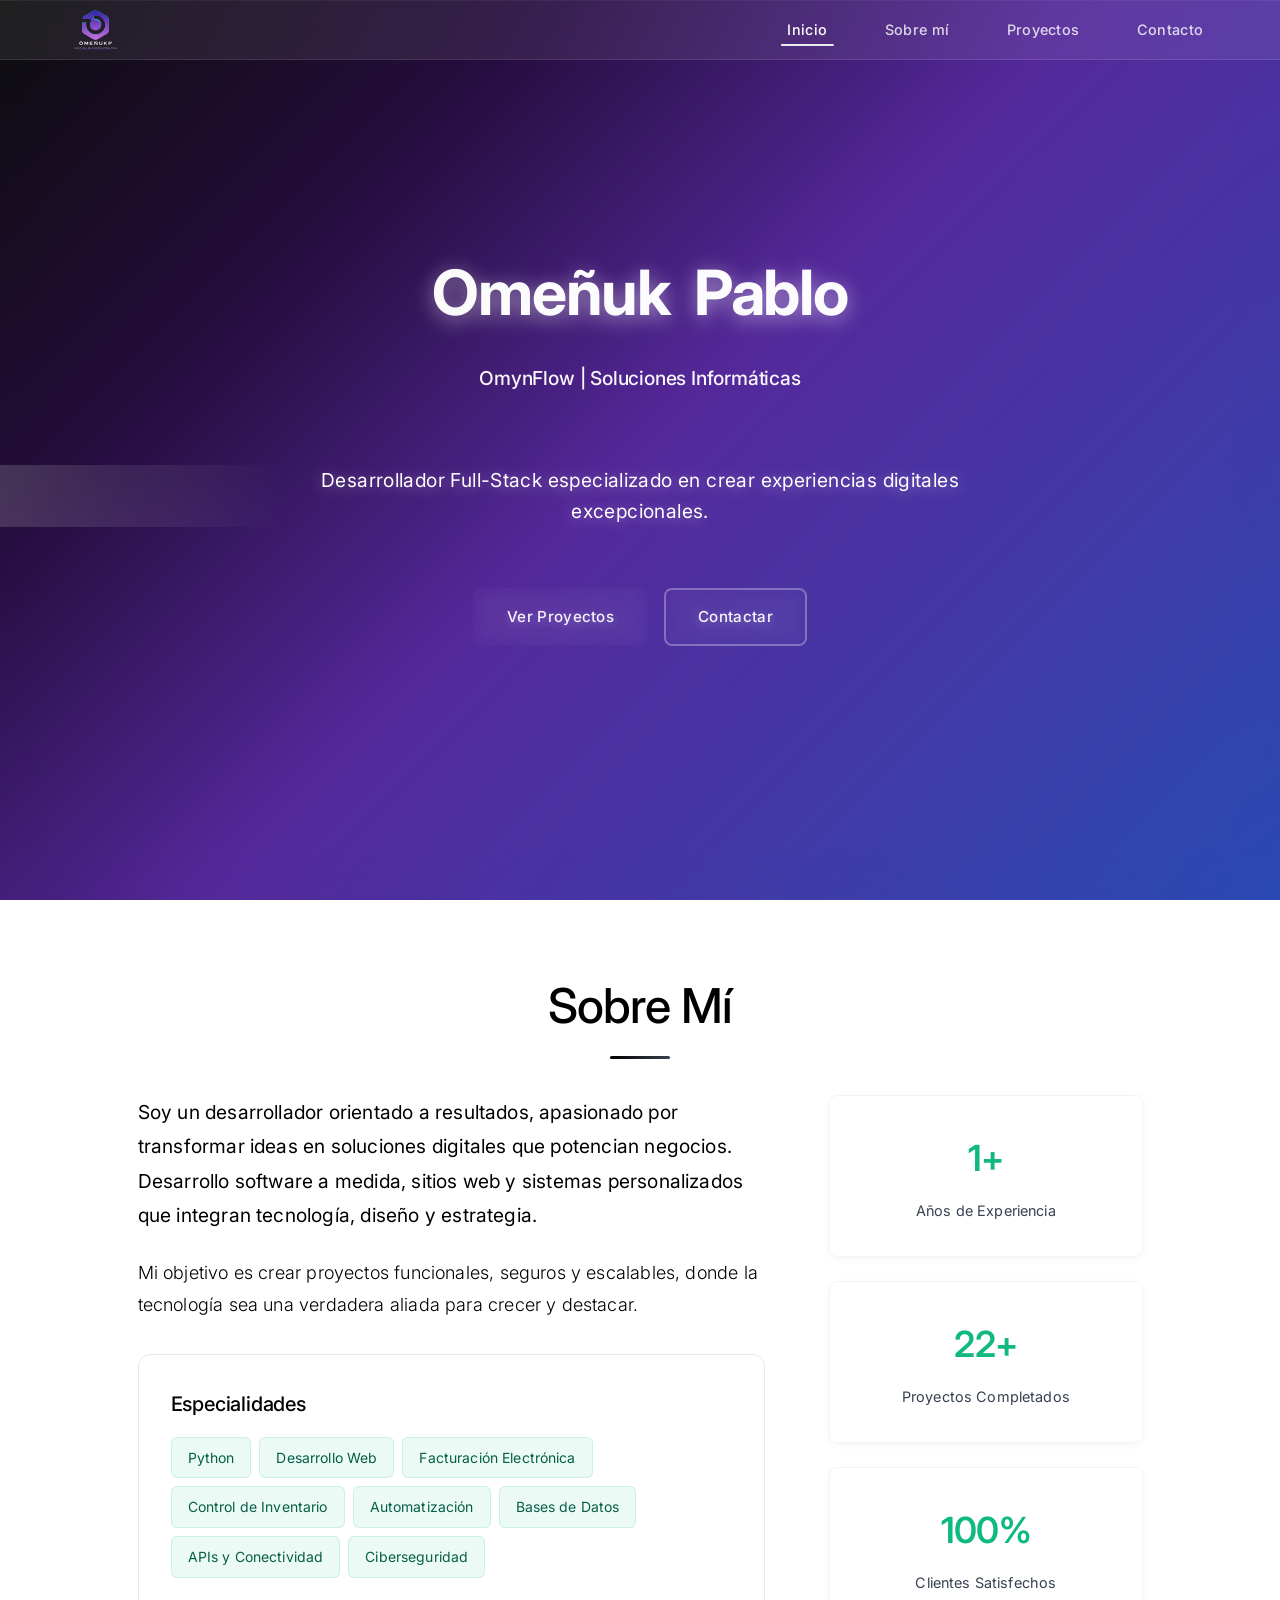
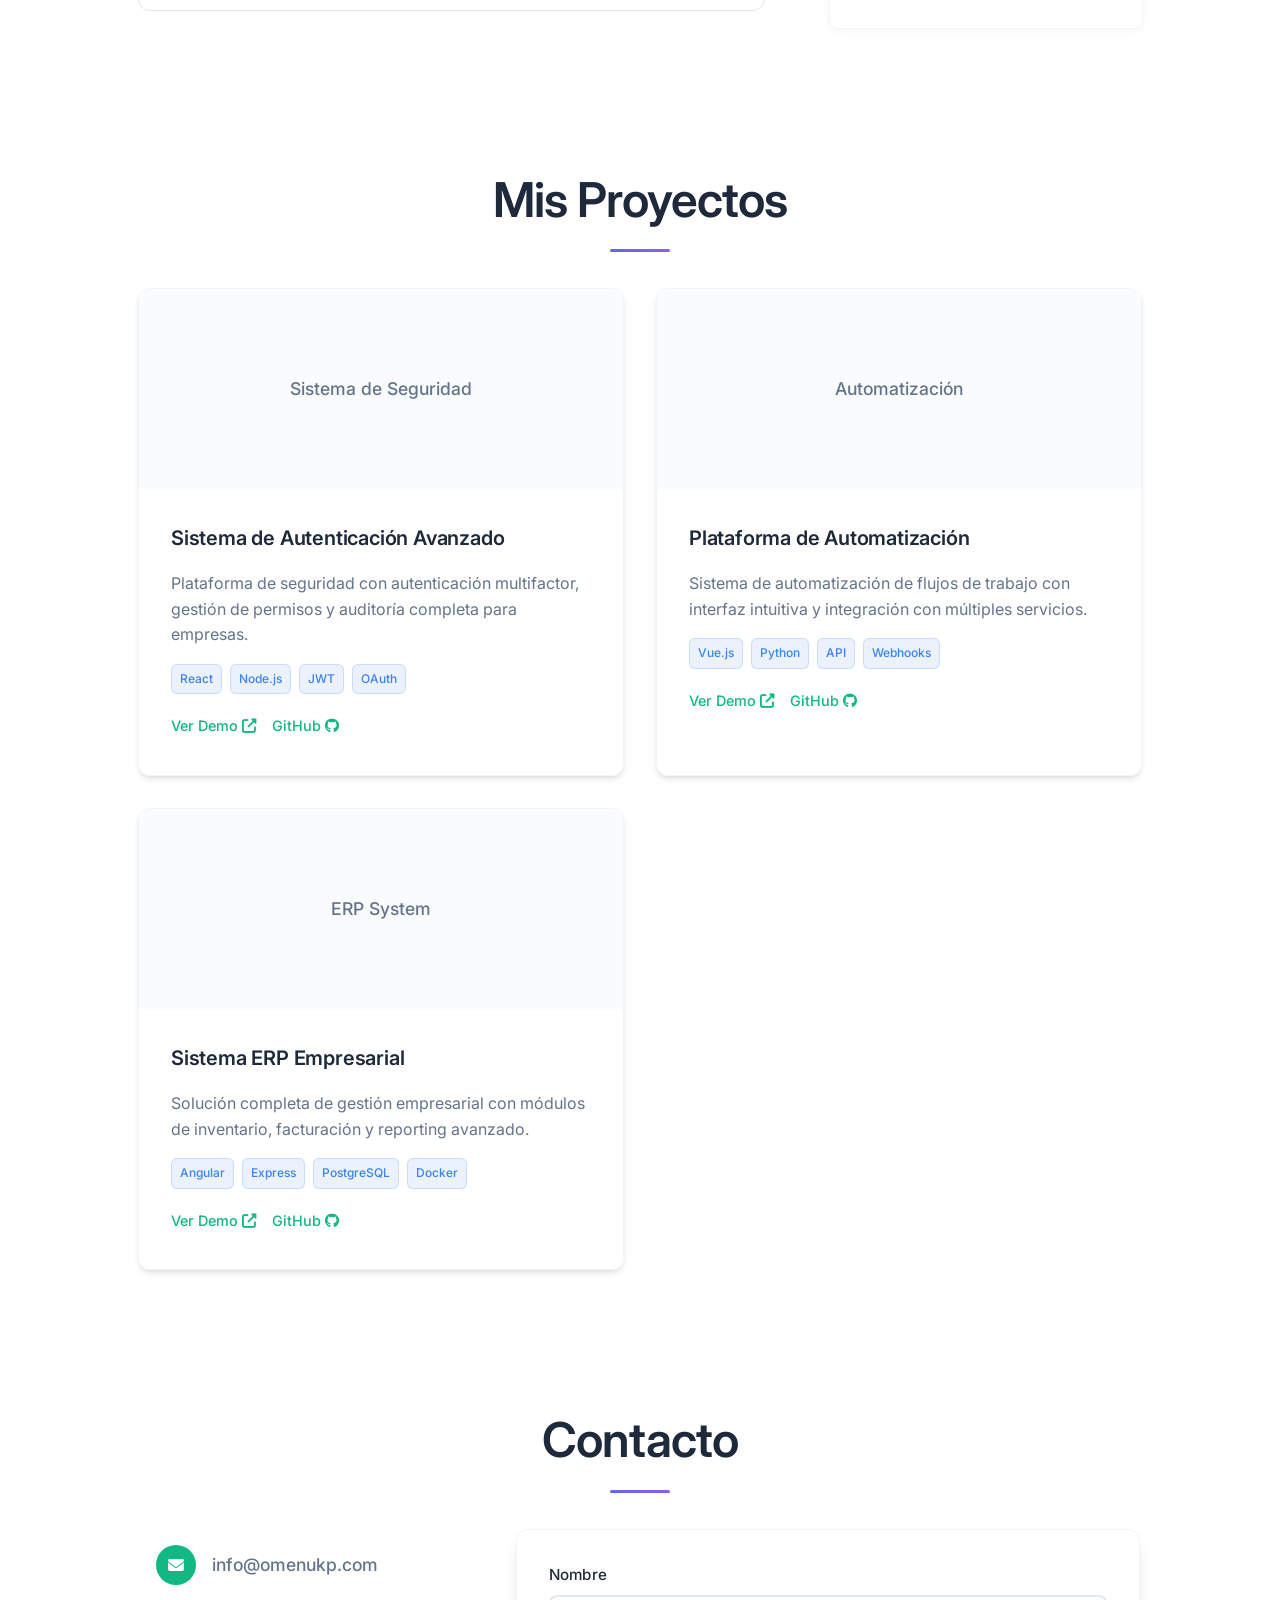
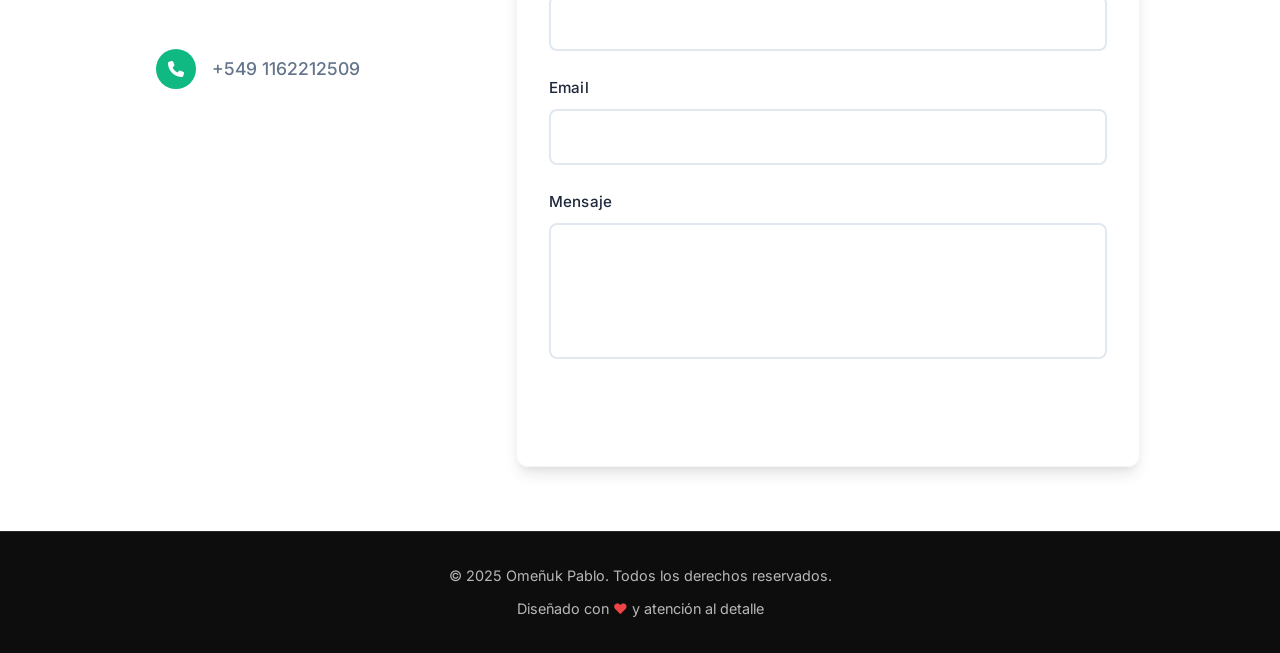
==== commit 008e969a: "181020251447" ====
--- a/index.html
+++ b/index.html
@@ -205,15 +205,11 @@
                     <div class="contact-info">
                         <div class="contact-item animate-element">
                             <i class="fas fa-envelope"></i>
-                            <a href="mailto:pomenuk@ejemplo.com">info@omenukp.com</a>
-                        </div>
-                        <div class="contact-item animate-element">
-                            <i class="fas fa-map-marker-alt"></i>
-                            <p>Disponible para proyectos remotos</p>
+                            <a href="mailto:info@omenukp.com">info@omenukp.com</a>
                         </div>
                         <div class="contact-item animate-element">
                             <i class="fas fa-phone"></i>
-                            <p>+1 (555) 123-4567</p>
+                            <p>+549 1162212509</p>
                         </div>
                         <div class="social-links contact-social">
                             <a href="#" target="_blank" aria-label="GitHub"><i class="fab fa-github"></i></a>
